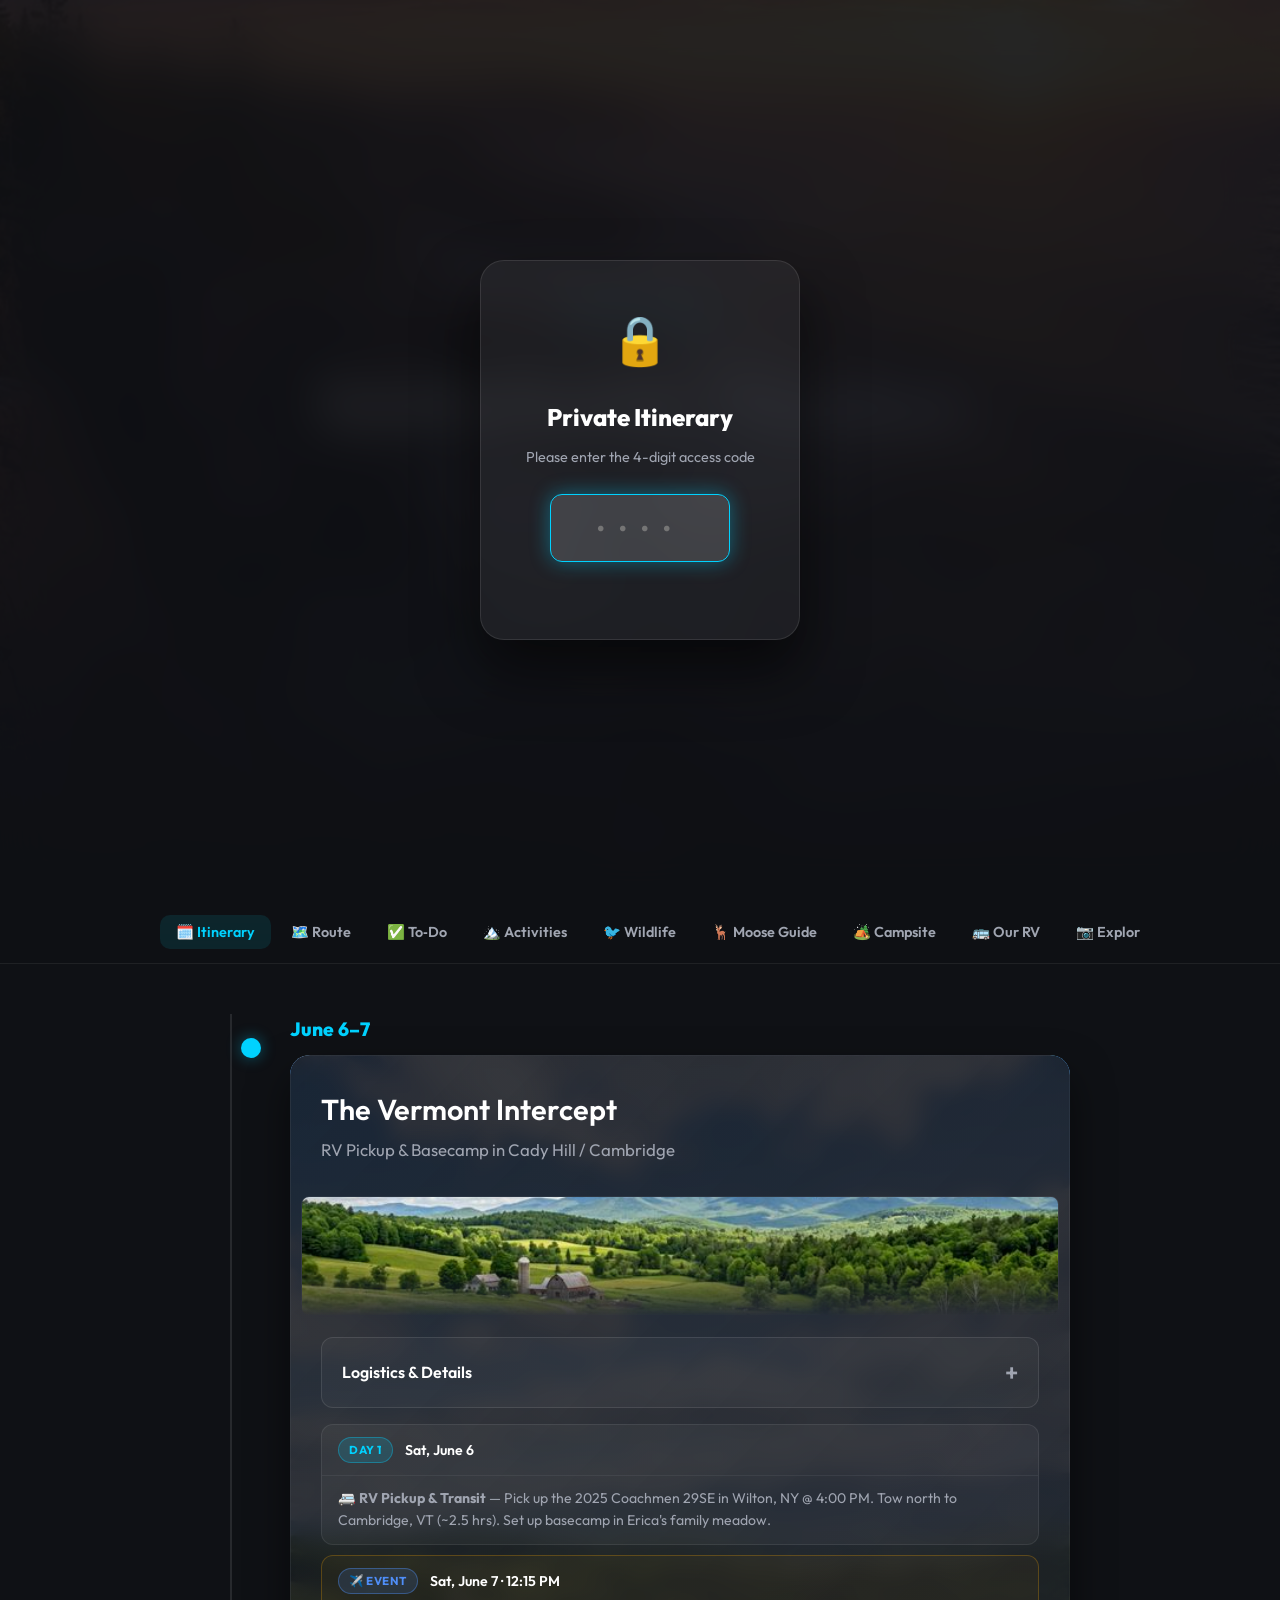
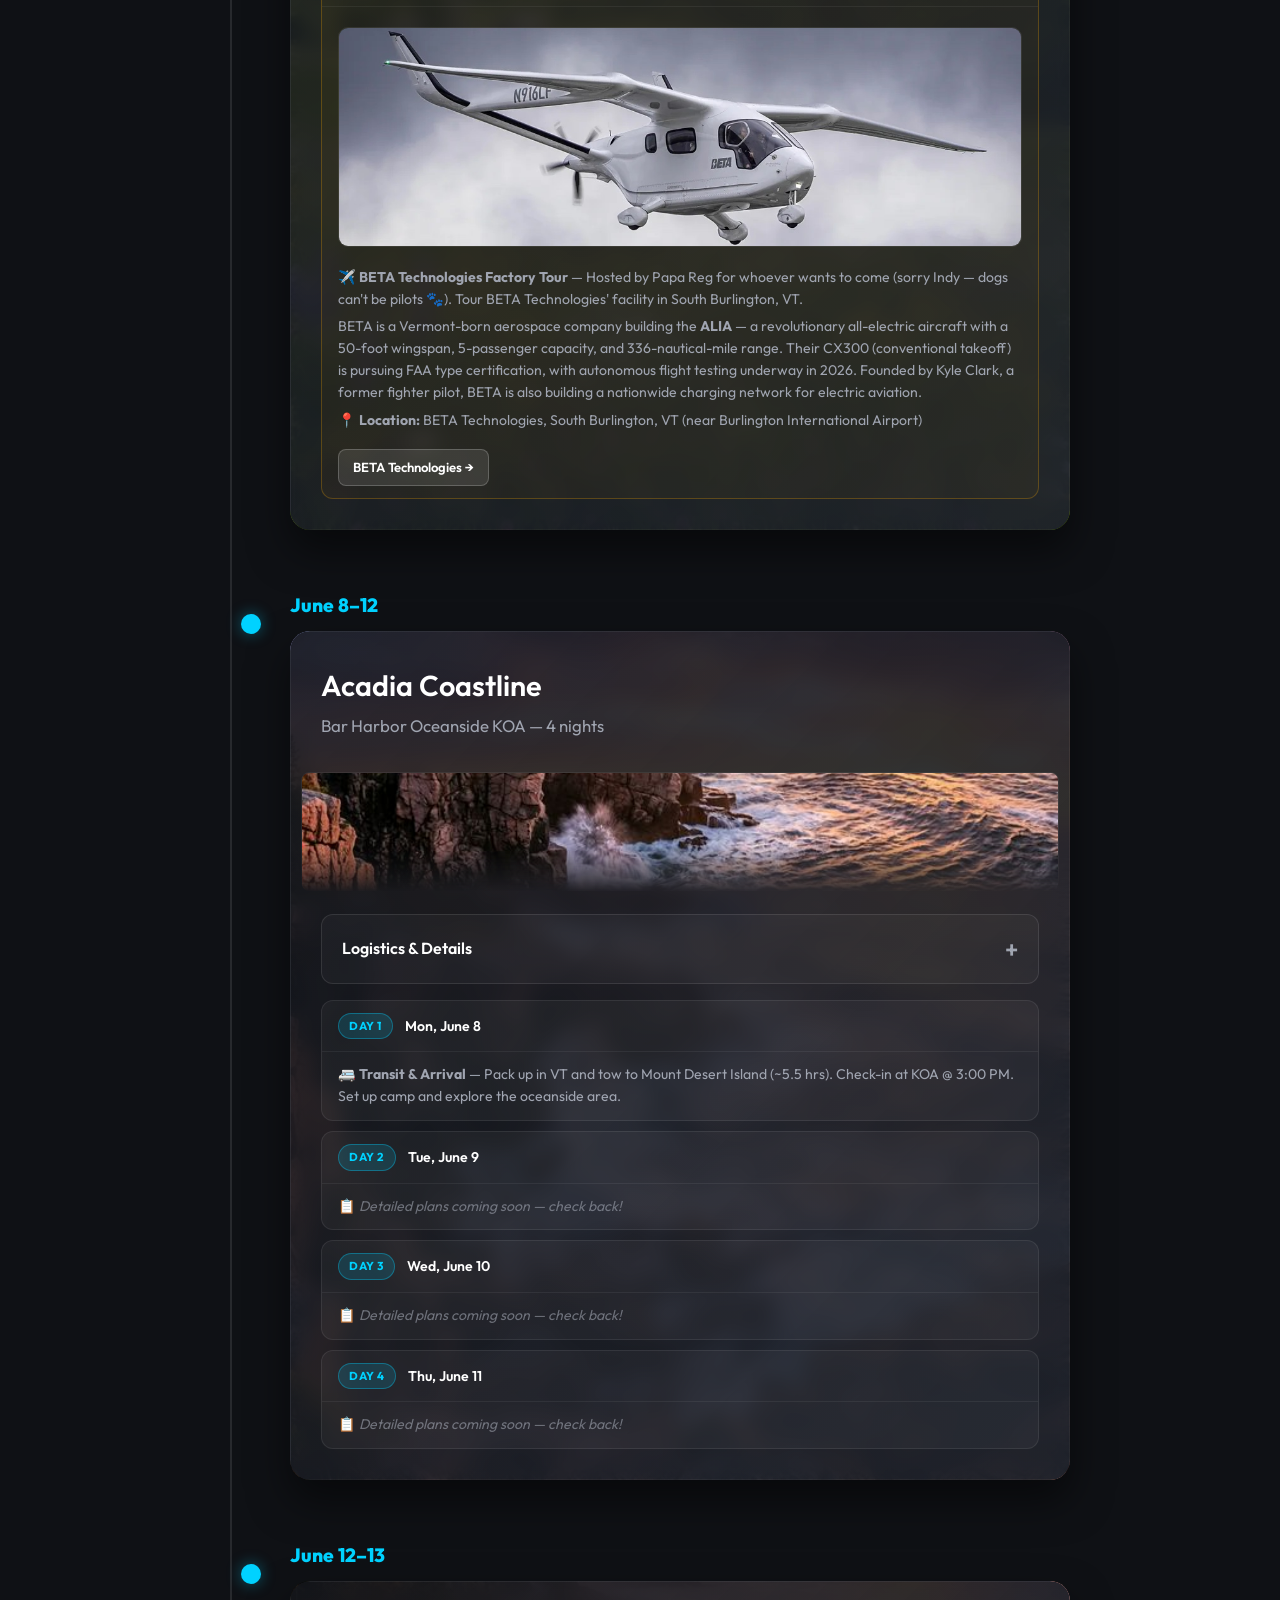
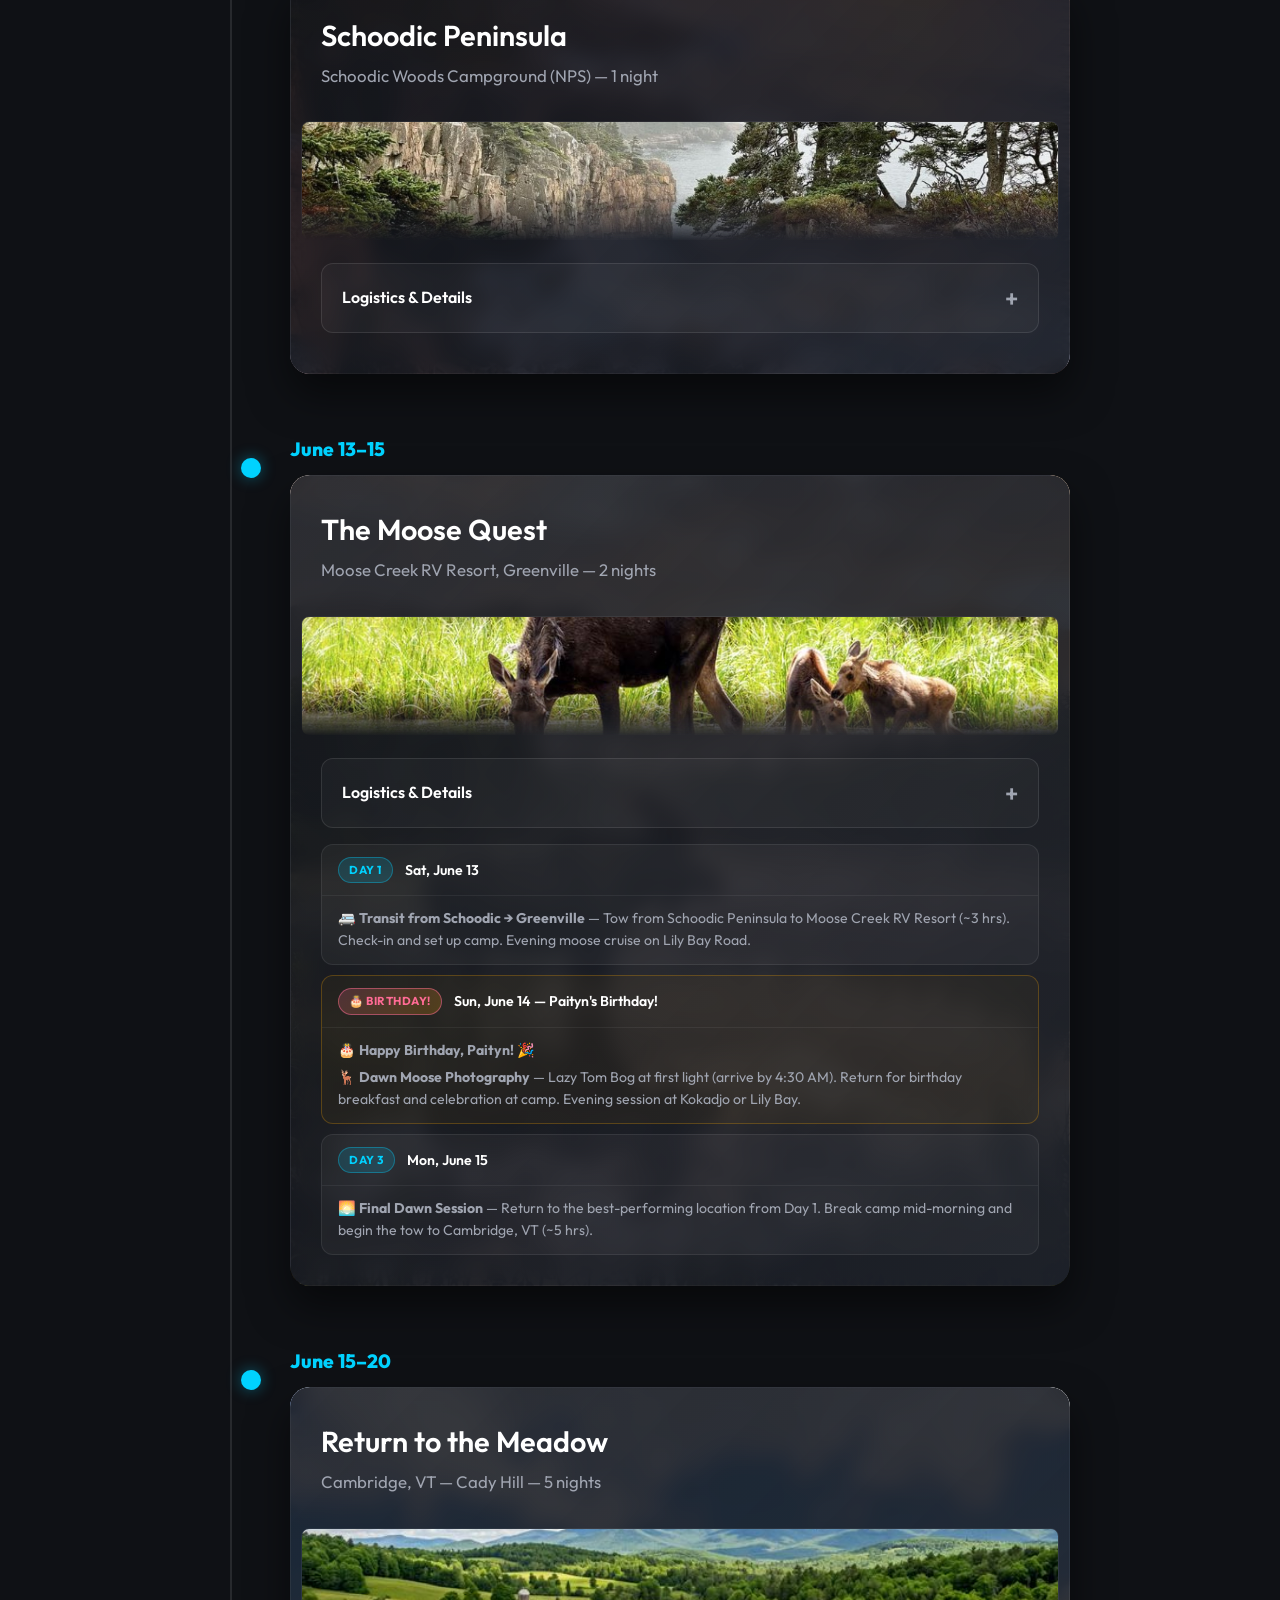
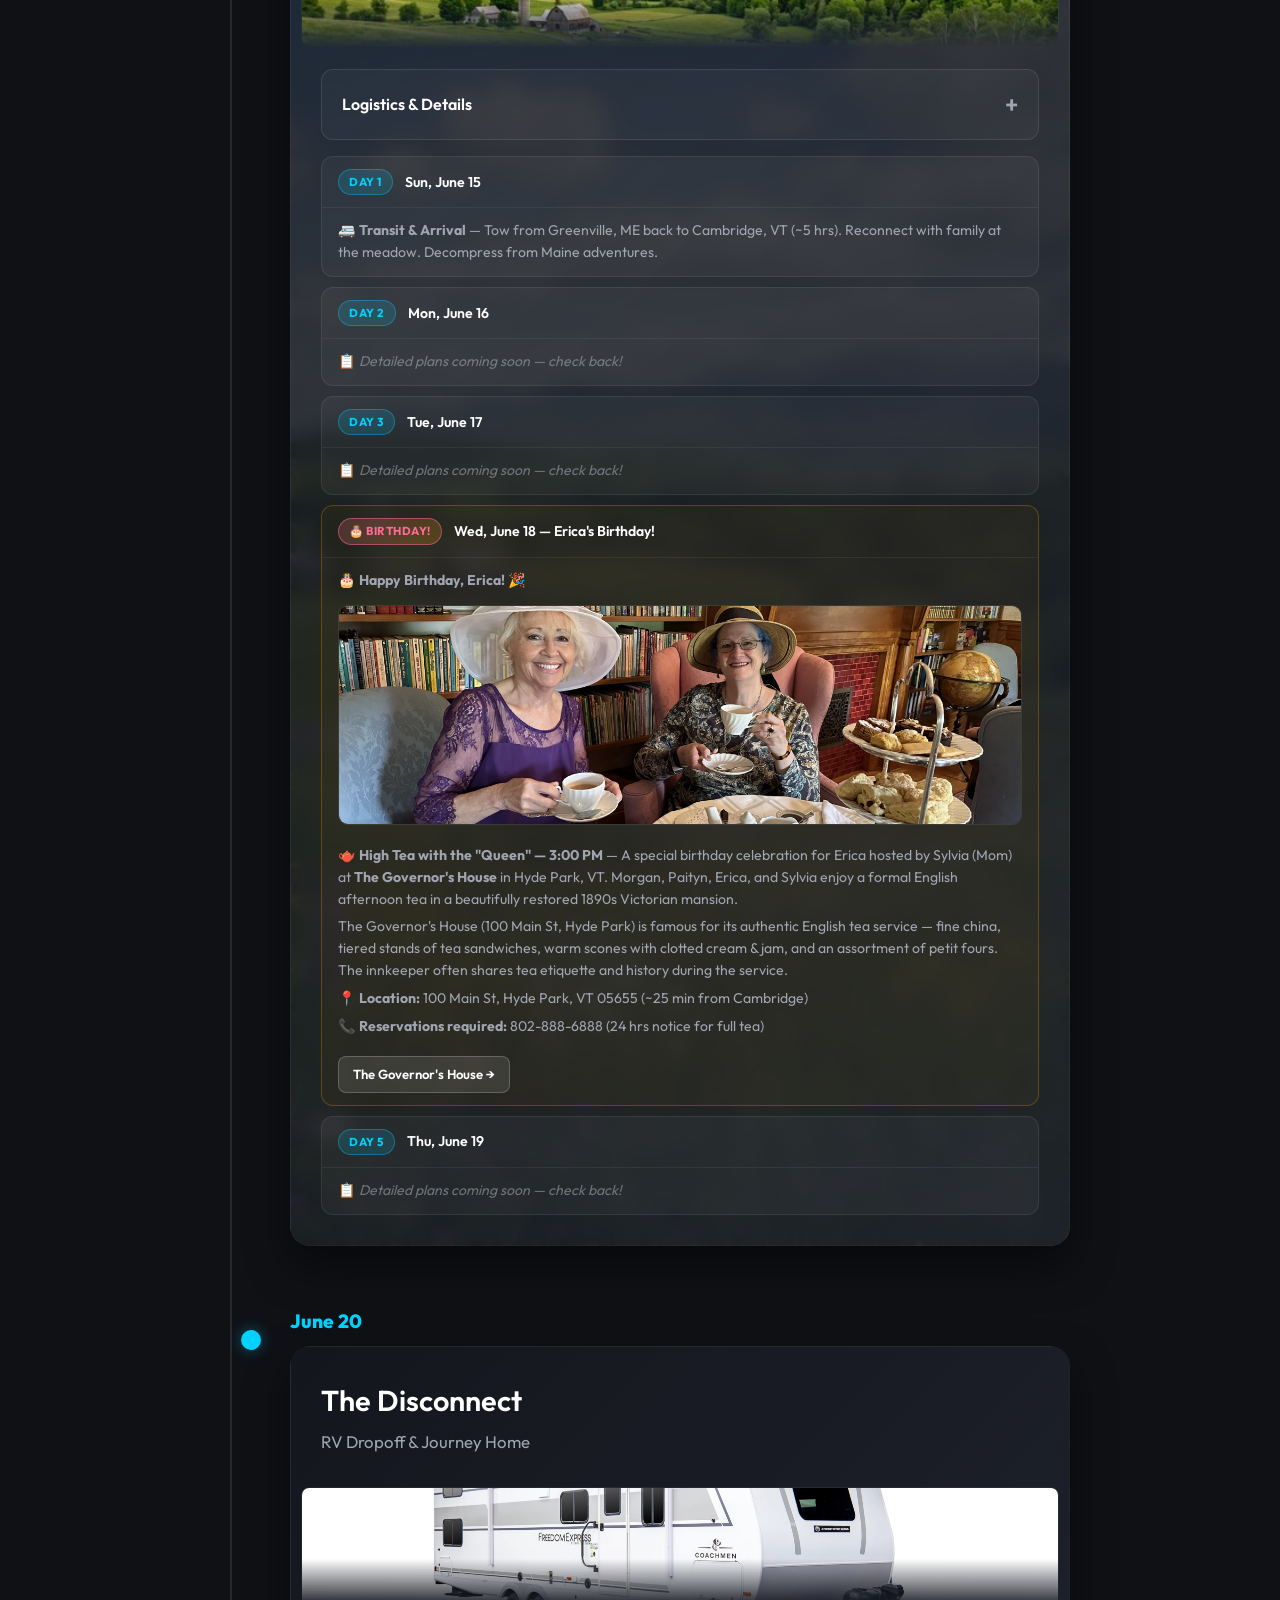
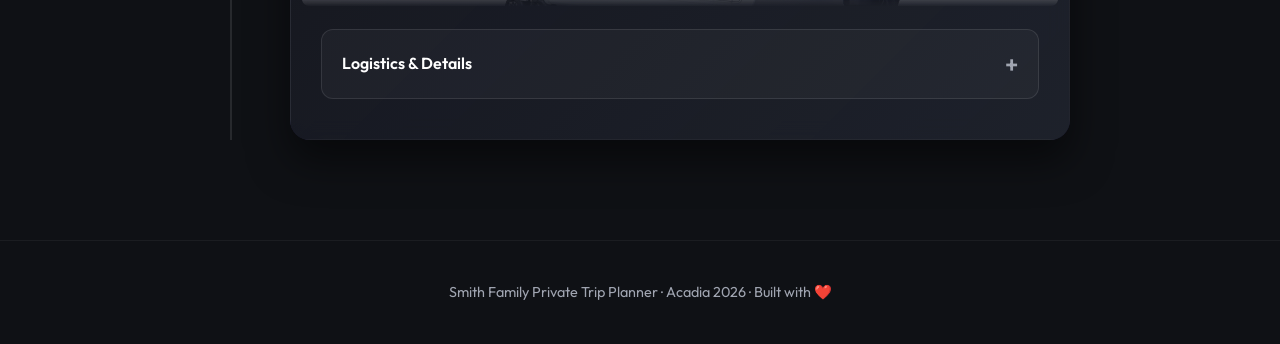
==== index.html @ a463de5d "Deploy: Add Local Guide tab" ====
<!DOCTYPE html>
<html lang="en">
<head>
    <meta charset="UTF-8">
    <meta name="viewport" content="width=device-width, initial-scale=1.0">
    <title>Smith Family Vacation: Cady Hill & Acadia 2026</title>
    <meta name="description" content="Smith Family private trip planner for the 2026 Acadia & Vermont vacation.">
    <link rel="stylesheet" href="style.css?v=20260511">
    <link rel="preconnect" href="https://fonts.googleapis.com">
    <link rel="preconnect" href="https://fonts.gstatic.com" crossorigin>
    <link href="https://fonts.googleapis.com/css2?family=Outfit:wght@300;400;600;800&display=swap" rel="stylesheet">
</head>
<body class="locked">

    <!-- Passcode Overlay -->
    <div id="passcode-overlay">
        <div class="passcode-content">
            <div class="lock-icon">🔒</div>
            <h2>Private Itinerary</h2>
            <p>Please enter the 4-digit access code</p>
            <div class="passcode-input-container">
                <input type="password" id="passcode-input" maxlength="4" placeholder="••••" autofocus>
            </div>
            <div id="passcode-error">Incorrect code. Try again.</div>
        </div>
    </div>

    <!-- Hero -->
    <header class="hero">
        <div class="hero-bg" style="background-image: url('assets/acadia.png');"></div>
        <div class="hero-overlay"></div>
        <div class="hero-content">
            <div class="hero-badge">June 6 – 20 · 2026</div>
            <h1>Smith Family Vacation</h1>
            <h2>Cady Hill & Acadia National Park</h2>
            <p class="hero-sub">6 people · 1 golden retriever · 1 epic RV adventure</p>
            <div class="countdown" id="trip-countdown"></div>
        </div>
        <div class="scroll-indicator" id="scroll-down">↓</div>
    </header>

    <!-- Tab Navigation -->
    <nav class="tab-nav" id="tab-nav">
        <div class="tab-nav-inner">
            <button class="tab-btn active" data-tab="itinerary" id="tab-btn-itinerary">🗓️ Itinerary</button>
            <button class="tab-btn" data-tab="route" id="tab-btn-route">🗺️ Route</button>
            <button class="tab-btn" data-tab="todo" id="tab-btn-todo">✅ To‑Do</button>
            <button class="tab-btn" data-tab="activities" id="tab-btn-activities">🏔️ Activities</button>
            <button class="tab-btn" data-tab="wildlife" id="tab-btn-wildlife">🐦 Wildlife</button>
            <button class="tab-btn" data-tab="moose" id="tab-btn-moose">🦌 Moose Guide</button>
            <button class="tab-btn" data-tab="campsite" id="tab-btn-campsite">🏕️ Campsite</button>
            <button class="tab-btn" data-tab="rv" id="tab-btn-rv">🚌 Our RV</button>
            <button class="tab-btn" data-tab="explore" id="tab-btn-explore">📷 Explore</button>
            <button class="tab-btn" data-tab="tips" id="tab-btn-tips">💡 Pro Tips</button>
            <button class="tab-btn" data-tab="local" id="tab-btn-local">📍 Local Guide</button>
        </div>
    </nav>

    <main class="tab-content-wrapper">

        <!-- ===================== TAB: ITINERARY ===================== -->
        <section class="tab-panel active" id="tab-itinerary">
            <div class="timeline-container">

                <div class="timeline-event verified">
                    <div class="timeline-dot"></div>
                    <div class="timeline-date">June 6–7</div>
                    <div class="timeline-card">
                        <div class="card-bg" style="background-image: url('assets/vermont.png')"></div>
                        <div class="card-glass">
                            <h3>The Vermont Intercept</h3>
                            <p class="subtitle">RV Pickup & Basecamp in Cady Hill / Cambridge</p>
                            <img src="assets/vermont.png" alt="Green Mountains, Vermont" class="card-hero-img" loading="lazy">
                            <details>
                                <summary>Logistics & Details</summary>
                                <div class="details-content">
                                    <p><strong>Pickup Date:</strong> Saturday, June 6 @ 4:00 PM</p>
                                    <p><strong>Location:</strong> Brandon's XL Bunkhouse<br>13 Burnham Rd, Wilton, NY 12831</p>
                                    <p><strong>RV Model:</strong> 2025 Coachmen Freedom Express Select 29SE</p>
                                    <p><strong>Action:</strong> Tow north to Cambridge, VT and set up basecamp in Erica's family meadow.</p>
                                    <a href="https://rvshare.com/rvs/details/1764845" target="_blank" class="btn">View RV Listing</a>
                                    <a href="#" class="btn btn-sm itinerary-link" data-goto="rv">🚌 Our RV Details</a>
                                </div>
                            </details>
                            <div class="day-plans">
                                <div class="day-plan-card">
                                    <div class="day-plan-header"><span class="day-badge">Day 1</span><span class="day-date">Sat, June 6</span></div>
                                    <div class="day-plan-body">
                                        <p>🚐 <strong>RV Pickup & Transit</strong> — Pick up the 2025 Coachmen 29SE in Wilton, NY @ 4:00 PM. Tow north to Cambridge, VT (~2.5 hrs). Set up basecamp in Erica's family meadow.</p>
                                    </div>
                                </div>
                                <div class="day-plan-card special-event">
                                    <div class="day-plan-header"><span class="day-badge event">✈️ Event</span><span class="day-date">Sat, June 7 · 12:15 PM</span></div>
                                    <div class="day-plan-body">
                                        <img src="assets/beta_technologies.jpg" alt="BETA Technologies ALIA Electric Aircraft" class="day-plan-img" loading="lazy">
                                        <p>✈️ <strong>BETA Technologies Factory Tour</strong> — Hosted by Papa Reg for whoever wants to come (sorry Indy — dogs can't be pilots 🐾). Tour BETA Technologies' facility in South Burlington, VT.</p>
                                        <p>BETA is a Vermont-born aerospace company building the <strong>ALIA</strong> — a revolutionary all-electric aircraft with a 50-foot wingspan, 5-passenger capacity, and 336-nautical-mile range. Their CX300 (conventional takeoff) is pursuing FAA type certification, with autonomous flight testing underway in 2026. Founded by Kyle Clark, a former fighter pilot, BETA is also building a nationwide charging network for electric aviation.</p>
                                        <p>📍 <strong>Location:</strong> BETA Technologies, South Burlington, VT (near Burlington International Airport)</p>
                                        <a href="https://beta.team/" target="_blank" class="btn btn-sm">BETA Technologies →</a>
                                    </div>
                                </div>
                            </div>
                        </div>
                    </div>
                </div>

                <div class="timeline-event verified">
                    <div class="timeline-dot"></div>
                    <div class="timeline-date">June 8–12</div>
                    <div class="timeline-card">
                        <div class="card-bg" style="background-image: url('assets/acadia.png')"></div>
                        <div class="card-glass">
                            <h3>Acadia Coastline</h3>
                            <p class="subtitle">Bar Harbor Oceanside KOA — 4 nights</p>
                            <img src="assets/acadia.png" alt="Acadia National Park coastline" class="card-hero-img" loading="lazy">
                            <details>
                                <summary>Logistics & Details</summary>
                                <div class="details-content">
                                    <p><strong>Check-in:</strong> Monday, June 8 @ 3:00 PM</p>
                                    <p><strong>Check-out:</strong> Friday, June 12 @ 11:00 AM</p>
                                    <p><strong>Reservation:</strong> #21555510</p>
                                    <p><strong>Site:</strong> Oceans Edge (Back In, 30/20 Amps, Water/Electric)</p>
                                    <a href="#" class="btn btn-sm itinerary-link" data-goto="campsite">🏕️ Campsite Details</a>
                                    <a href="#" class="btn btn-sm itinerary-link" data-goto="activities">🏔️ Activities</a>
                                    <a href="#" class="btn btn-sm itinerary-link" data-goto="wildlife">🐦 Wildlife & Tours</a>
                                </div>
                            </details>
                            <div class="day-plans">
                                <div class="day-plan-card">
                                    <div class="day-plan-header"><span class="day-badge">Day 1</span><span class="day-date">Mon, June 8</span></div>
                                    <div class="day-plan-body">
                                        <p>🚐 <strong>Transit & Arrival</strong> — Pack up in VT and tow to Mount Desert Island (~5.5 hrs). Check-in at KOA @ 3:00 PM. Set up camp and explore the oceanside area.</p>
                                    </div>
                                </div>
                                <div class="day-plan-card">
                                    <div class="day-plan-header"><span class="day-badge">Day 2</span><span class="day-date">Tue, June 9</span></div>
                                    <div class="day-plan-body">
                                        <p>📋 <em>Detailed plans coming soon — check back!</em></p>
                                    </div>
                                </div>
                                <div class="day-plan-card">
                                    <div class="day-plan-header"><span class="day-badge">Day 3</span><span class="day-date">Wed, June 10</span></div>
                                    <div class="day-plan-body">
                                        <p>📋 <em>Detailed plans coming soon — check back!</em></p>
                                    </div>
                                </div>
                                <div class="day-plan-card">
                                    <div class="day-plan-header"><span class="day-badge">Day 4</span><span class="day-date">Thu, June 11</span></div>
                                    <div class="day-plan-body">
                                        <p>📋 <em>Detailed plans coming soon — check back!</em></p>
                                    </div>
                                </div>
                            </div>
                        </div>
                    </div>
                </div>

                <div class="timeline-event verified">
                    <div class="timeline-dot"></div>
                    <div class="timeline-date">June 12–13</div>
                    <div class="timeline-card">
                        <div class="card-bg" style="background-image: url('assets/acadia.png')"></div>
                        <div class="card-glass">
                            <h3>Schoodic Peninsula</h3>
                            <p class="subtitle">Schoodic Woods Campground (NPS) — 1 night</p>
                            <img src="assets/schoodic_ravens_nest.jpg" alt="Raven's Nest, Schoodic Peninsula" class="card-hero-img" loading="lazy">
                            <details>
                                <summary>Logistics & Details</summary>
                                <div class="details-content">
                                    <p><strong>Check-in:</strong> Friday, June 12 @ 12:00 PM</p>
                                    <p><strong>Check-out:</strong> Saturday, June 13 @ 10:00 AM</p>
                                    <p><strong>Reservation:</strong> #0846047182-1</p>
                                    <p><strong>Site:</strong> B32, B-Loop (RV Electric + Water Hookup, up to 35 ft)</p>
                                    <p><strong>Plans:</strong> Raven's Nest sunset photography, quieter side of Acadia, Schoodic Point Loop Drive, stargazing.</p>
                                    <a href="https://www.nps.gov/acad/planyourvisit/schoodic-woods-campground.htm" target="_blank" class="btn">NPS Schoodic Info</a>
                                    <a href="#" class="btn btn-sm itinerary-link" data-goto="campsite">🏕️ Campsite Details</a>
                                </div>
                            </details>
                        </div>
                    </div>
                </div>

                <div class="timeline-event verified">
                    <div class="timeline-dot"></div>
                    <div class="timeline-date">June 13–15</div>
                    <div class="timeline-card">
                        <div class="card-bg" style="background-image: url('assets/moose_photography.png')"></div>
                        <div class="card-glass">
                            <h3>The Moose Quest</h3>
                            <p class="subtitle">Moose Creek RV Resort, Greenville — 2 nights</p>
                            <img src="assets/moosehead_moose.jpg" alt="Moose at Moosehead Lake, Maine" class="card-hero-img" loading="lazy">
                            <details>
                                <summary>Logistics & Details</summary>
                                <div class="details-content">
                                    <p><strong>Check-in:</strong> Saturday, June 13</p>
                                    <p><strong>Check-out:</strong> Monday, June 15</p>
                                    <p><strong>Reservation:</strong> #9644 (David Smith)</p>
                                    <p><strong>Site:</strong> 112 — 30/50 FHU Premium Site</p>
                                    <p><strong>Location:</strong> 58 E Rd, Greenville, ME</p>
                                    <p><strong>Plans:</strong> Moose photography at Lazy Tom Bog (sunrise & dusk), Kokadjo village, Lily Bay State Park, Prong Pond Trail. See the 🦌 Moose Guide tab for the full photography plan!</p>
                                    <a href="#" class="btn btn-sm itinerary-link" data-goto="campsite">🏕️ Campsite Details</a>
                                    <a href="#" class="btn btn-sm itinerary-link" data-goto="moose">🦌 Moose Guide</a>
                                </div>
                            </details>
                            <div class="day-plans">
                                <div class="day-plan-card">
                                    <div class="day-plan-header"><span class="day-badge">Day 1</span><span class="day-date">Sat, June 13</span></div>
                                    <div class="day-plan-body">
                                        <p>🚐 <strong>Transit from Schoodic → Greenville</strong> — Tow from Schoodic Peninsula to Moose Creek RV Resort (~3 hrs). Check-in and set up camp. Evening moose cruise on Lily Bay Road.</p>
                                    </div>
                                </div>
                                <div class="day-plan-card special-event">
                                    <div class="day-plan-header"><span class="day-badge birthday">🎂 Birthday!</span><span class="day-date">Sun, June 14 — Paityn's Birthday!</span></div>
                                    <div class="day-plan-body">
                                        <p>🎂 <strong>Happy Birthday, Paityn!</strong> 🎉</p>
                                        <p>🦌 <strong>Dawn Moose Photography</strong> — Lazy Tom Bog at first light (arrive by 4:30 AM). Return for birthday breakfast and celebration at camp. Evening session at Kokadjo or Lily Bay.</p>
                                    </div>
                                </div>
                                <div class="day-plan-card">
                                    <div class="day-plan-header"><span class="day-badge">Day 3</span><span class="day-date">Mon, June 15</span></div>
                                    <div class="day-plan-body">
                                        <p>🌅 <strong>Final Dawn Session</strong> — Return to the best-performing location from Day 1. Break camp mid-morning and begin the tow to Cambridge, VT (~5 hrs).</p>
                                    </div>
                                </div>
                            </div>
                        </div>
                    </div>
                </div>

                <div class="timeline-event verified">
                    <div class="timeline-dot"></div>
                    <div class="timeline-date">June 15–20</div>
                    <div class="timeline-card">
                        <div class="card-bg" style="background-image: url('assets/vermont.png')"></div>
                        <div class="card-glass">
                            <h3>Return to the Meadow</h3>
                            <p class="subtitle">Cambridge, VT — Cady Hill — 5 nights</p>
                            <img src="assets/vermont.png" alt="Vermont meadow and mountains" class="card-hero-img" loading="lazy">
                            <details>
                                <summary>Logistics & Details</summary>
                                <div class="details-content">
                                    <p><strong>Arrival:</strong> Monday, June 15 — Tow from Greenville, ME back to Cambridge, VT (~5 hrs)</p>
                                    <p><strong>Departure:</strong> Saturday, June 20 — Morning</p>
                                    <p><strong>Location:</strong> Erica's family meadow, Cambridge, VT</p>
                                    <p><strong>Plans:</strong> 5 relaxing nights with family. Decompress after the Maine adventures. Enjoy the meadow, explore the area, and prepare for the final drive south.</p>
                                </div>
                            </details>
                            <div class="day-plans">
                                <div class="day-plan-card">
                                    <div class="day-plan-header"><span class="day-badge">Day 1</span><span class="day-date">Sun, June 15</span></div>
                                    <div class="day-plan-body">
                                        <p>🚐 <strong>Transit & Arrival</strong> — Tow from Greenville, ME back to Cambridge, VT (~5 hrs). Reconnect with family at the meadow. Decompress from Maine adventures.</p>
                                    </div>
                                </div>
                                <div class="day-plan-card">
                                    <div class="day-plan-header"><span class="day-badge">Day 2</span><span class="day-date">Mon, June 16</span></div>
                                    <div class="day-plan-body">
                                        <p>📋 <em>Detailed plans coming soon — check back!</em></p>
                                    </div>
                                </div>
                                <div class="day-plan-card">
                                    <div class="day-plan-header"><span class="day-badge">Day 3</span><span class="day-date">Tue, June 17</span></div>
                                    <div class="day-plan-body">
                                        <p>📋 <em>Detailed plans coming soon — check back!</em></p>
                                    </div>
                                </div>
                                <div class="day-plan-card special-event">
                                    <div class="day-plan-header"><span class="day-badge birthday">🎂 Birthday!</span><span class="day-date">Wed, June 18 — Erica's Birthday!</span></div>
                                    <div class="day-plan-body">
                                        <p>🎂 <strong>Happy Birthday, Erica!</strong> 🎉</p>
                                        <img src="assets/high_tea.jpg" alt="Afternoon Tea at The Governor's House" class="day-plan-img" loading="lazy">
                                        <p>🫖 <strong>High Tea with the "Queen" — 3:00 PM</strong> — A special birthday celebration for Erica hosted by Sylvia (Mom) at <strong>The Governor's House</strong> in Hyde Park, VT. Morgan, Paityn, Erica, and Sylvia enjoy a formal English afternoon tea in a beautifully restored 1890s Victorian mansion.</p>
                                        <p>The Governor's House (100 Main St, Hyde Park) is famous for its authentic English tea service — fine china, tiered stands of tea sandwiches, warm scones with clotted cream & jam, and an assortment of petit fours. The innkeeper often shares tea etiquette and history during the service.</p>
                                        <p>📍 <strong>Location:</strong> 100 Main St, Hyde Park, VT 05655 (~25 min from Cambridge)</p>
                                        <p>📞 <strong>Reservations required:</strong> 802-888-6888 (24 hrs notice for full tea)</p>
                                        <a href="https://www.onehundredmain.com" target="_blank" class="btn btn-sm">The Governor's House →</a>
                                    </div>
                                </div>
                                <div class="day-plan-card">
                                    <div class="day-plan-header"><span class="day-badge">Day 5</span><span class="day-date">Thu, June 19</span></div>
                                    <div class="day-plan-body">
                                        <p>📋 <em>Detailed plans coming soon — check back!</em></p>
                                    </div>
                                </div>
                            </div>
                        </div>
                    </div>
                </div>

                <div class="timeline-event verified">
                    <div class="timeline-dot"></div>
                    <div class="timeline-date">June 20</div>
                    <div class="timeline-card">
                        <div class="card-bg" style="background-color: #1a1a2e"></div>
                        <div class="card-glass">
                            <h3>The Disconnect</h3>
                            <p class="subtitle">RV Dropoff & Journey Home</p>
                            <img src="assets/rv_ext.webp" alt="Our RV - Coachmen Freedom Express" class="card-hero-img" loading="lazy">
                            <details>
                                <summary>Logistics & Details</summary>
                                <div class="details-content">
                                    <p><strong>Drop-off Date:</strong> Saturday, June 20 @ 11:00 AM</p>
                                    <p><strong>Location:</strong> 13 Burnham Rd, Wilton, NY</p>
                                    <p><strong>Action:</strong> Disconnect the trailer, return to Owner, and commute back down to WV in the Suburban.</p>
                                </div>
                            </details>
                        </div>
                    </div>
                </div>

            </div>
        </section>

        <!-- ===================== TAB: ROUTE ===================== -->
        <section class="tab-panel" id="tab-route">
            <div class="content-section">
                <div class="section-header">
                    <h2>🗺️ Our Route</h2>
                    <p>Morgantown, WV → Wilton, NY → Cambridge, VT → Acadia, ME → Home</p>
                </div>

                <div class="map-embed">
                    <iframe
                        title="Trip Route Map"
                        src="https://www.google.com/maps/embed?pb=!1m32!1m12!1m3!1d3000000!2d-72.5!3d43.0!2m3!1f0!2f0!3f0!3m2!1i1024!2i768!4f13.1!4m17!3e0!4m3!3m2!1d39.6295!2d-79.9559!4m3!3m2!1d43.1637!2d-73.7437!4m3!3m2!1d44.6384!2d-72.8700!4m3!3m2!1d44.6301!2d-68.2883!5e0!3m2!1sen!2sus"
                        width="100%" height="420" style="border:0; border-radius: 16px;" allowfullscreen loading="lazy"
                        referrerpolicy="no-referrer-when-downgrade">
                    </iframe>
                    <p class="map-fallback">📍 <a href="https://www.google.com/maps/dir/Morgantown,+WV/Wilton,+NY+12831/Cambridge,+VT/Bar+Harbor,+ME" target="_blank">Open full route in Google Maps →</a></p>
                </div>

                <div class="route-stops">
                    <div class="route-stop">
                        <div class="stop-num">1</div>
                        <div class="stop-info">
                            <h4>Morgantown, WV</h4>
                            <p>Home Base — Drive north to Wilton, NY (~6 hrs)</p>
                        </div>
                    </div>
                    <div class="route-arrow">↓</div>
                    <div class="route-stop">
                        <div class="stop-num">2</div>
                        <div class="stop-info">
                            <h4>Wilton, NY — RV Pickup</h4>
                            <p>June 6 @ 4:00 PM · Brandon's XL Bunkhouse · Hitch up the 2025 Coachmen 29SE</p>
                        </div>
                    </div>
                    <div class="route-arrow">↓</div>
                    <div class="route-stop">
                        <div class="stop-num">3</div>
                        <div class="stop-info">
                            <h4>Cambridge, VT — Cady Hill Meadow</h4>
                            <p>~1.5 hr tow from Wilton · Set up basecamp at Erica's family property · Rest day June 7</p>
                        </div>
                    </div>
                    <div class="route-arrow">↓</div>
                    <div class="route-stop stop-accent">
                        <div class="stop-num">4</div>
                        <div class="stop-info">
                            <h4>Bar Harbor, ME — Acadia National Park (KOA)</h4>
                            <p>~5.5 hr tow from VT · June 8–12 at Oceanside KOA · The main event!</p>
                        </div>
                    </div>
                    <div class="route-arrow">↓</div>
                    <div class="route-stop stop-accent">
                        <div class="stop-num">5</div>
                        <div class="stop-info">
                            <h4>Schoodic Woods, ME — NPS Campground</h4>
                            <p>June 12–13 · 1 night · Site B32 · The quiet side of Acadia — Raven's Nest sunset!</p>
                        </div>
                    </div>
                    <div class="route-arrow">↓</div>
                    <div class="route-stop stop-accent">
                        <div class="stop-num">6</div>
                        <div class="stop-info">
                            <h4>Greenville, ME — Moose Creek RV Resort</h4>
                            <p>June 13–15 · 2 nights · Site 112 · Moose photography at Lazy Tom Bog & Kokadjo!</p>
                        </div>
                    </div>
                    <div class="route-arrow">↓</div>
                    <div class="route-stop">
                        <div class="stop-num">7</div>
                        <div class="stop-info">
                            <h4>Cambridge, VT — Return to the Meadow</h4>
                            <p>June 15–20 · 5 nights · ~5 hr tow from Greenville · Family time at Cady Hill</p>
                        </div>
                    </div>
                    <div class="route-arrow">↓</div>
                    <div class="route-stop">
                        <div class="stop-num">8</div>
                        <div class="stop-info">
                            <h4>Wilton, NY — RV Drop-off</h4>
                            <p>June 20 @ 11:00 AM · ~1.5 hr tow from VT · Unhitch and drive home to WV (~6 hrs)</p>
                        </div>
                    </div>
                </div>

                <div class="info-cards">
                    <div class="info-card">
                        <div class="info-icon">🚗</div>
                        <h4>Tow Vehicle</h4>
                        <p>2021 Chevy Suburban 4WD · 5.3L V8 · 8,100 lb tow capacity</p>
                    </div>
                    <div class="info-card">
                        <div class="info-icon">🚌</div>
                        <h4>Island Explorer</h4>
                        <p>Free shuttle bus covers all of MDI. Skip driving/parking once you're set up at the KOA!</p>
                    </div>
                    <div class="info-card">
                        <div class="info-icon">⛽</div>
                        <h4>Fuel Tip</h4>
                        <p>Budget extra for towing — a loaded trailer can cut fuel economy nearly in half on hilly Maine roads.</p>
                    </div>
                </div>
            </div>
        </section>

        <!-- ===================== TAB: ACTIVITIES ===================== -->
        <section class="tab-panel" id="tab-activities">
            <div class="content-section">
                <div class="section-header">
                    <h2>🏔️ Top Things To Do in Acadia</h2>
                    <p>Curated picks for a group of 6 with a 13-year-old and a golden retriever</p>
                </div>

                <div class="activity-list">

                    <!-- 1. Cadillac Mountain Sunrise -->
                    <div class="activity-showcase">
                        <div class="activity-tag-bar"><span class="activity-tag">⭐ Must Do</span><span class="activity-number">#1</span></div>
                        <h3>Cadillac Mountain Sunrise</h3>
                        <div class="activity-gallery">
                            <img src="assets/cadillac_sunrise.png" alt="Cadillac Mountain sunrise" loading="lazy">
                            <img src="assets/cadillac_sunrise_nps.jpg" alt="Cadillac Mountain panoramic view" loading="lazy">
                        </div>
                        <p>The highest peak on the US Atlantic coast (1,530 ft). Be among the first people in America to see the sunrise — arrive by 4:00 AM to claim a spot. The summit panorama of Frenchman Bay, the Porcupine Islands, and the park's pink granite is unforgettable.</p>
                        <p>Requires a <strong>$6 vehicle reservation</strong> (no RVs/trailers — unhitch the Suburban). Reserve on Recreation.gov.</p>
                        <div class="activity-meta">
                            <span>🚗 Drive up</span>
                            <span>🕓 ~4:00 AM arrival</span>
                            <span>🐕 No dogs at summit</span>
                            <span>🅿️ Reservation required</span>
                        </div>
                    </div>

                    <!-- 2. Thunder Hole & Ocean Path -->
                    <div class="activity-showcase">
                        <div class="activity-tag-bar"><span class="activity-tag">🌊 Dramatic</span><span class="activity-number">#2</span></div>
                        <h3>Thunder Hole & Ocean Path</h3>
                        <div class="activity-gallery">
                            <img src="assets/thunder_hole.png" alt="Thunder Hole waves crashing" loading="lazy">
                            <img src="assets/park_loop_road_nps.jpg" alt="Ocean Path coastal views" loading="lazy">
                        </div>
                        <p>A 2-mile paved coastal path leading to Thunder Hole — a natural slot where waves crash with a booming sound. Best at high tide (± 3 ft). The pink granite cliffs along Ocean Path are stunning for photography.</p>
                        <div class="activity-meta">
                            <span>🚶 Easy walk</span>
                            <span>🐕 Dog friendly</span>
                            <span>📷 Photo gold</span>
                            <span>🌊 Best at high tide</span>
                        </div>
                    </div>

                    <!-- 3. Jordan Pond & Popovers -->
                    <div class="activity-showcase">
                        <div class="activity-tag-bar"><span class="activity-tag">🍞 Iconic</span><span class="activity-number">#3</span></div>
                        <h3>Jordan Pond & Popovers</h3>
                        <div class="activity-gallery">
                            <img src="assets/jordan_pond.png" alt="Jordan Pond with The Bubbles" loading="lazy">
                        </div>
                        <p>Crystal-clear lake with The Bubble mountains reflected in it. The <strong>Jordan Pond House</strong> is famous for serving warm popovers with jam on the lawn — a beloved Acadia tradition since the 1890s. The 3.3-mile loop trail around the pond is flat and family-friendly.</p>
                        <div class="activity-meta">
                            <span>🚶 Easy loop (3.3 mi)</span>
                            <span>🐕 Dog friendly</span>
                            <span>🍽️ Lunch stop</span>
                            <span>📷 Iconic views</span>
                        </div>
                    </div>

                    <!-- 4. Beehive & Precipice Ladder Trails -->
                    <div class="activity-showcase">
                        <div class="activity-tag-bar"><span class="activity-tag">🪜 Adventure</span><span class="activity-number">#4</span></div>
                        <h3>Beehive & Precipice Ladder Trails</h3>
                        <div class="activity-gallery">
                            <img src="assets/beehive_ironrungs_nps.jpg" alt="Iron rungs on the Precipice Trail" loading="lazy">
                            <img src="assets/sand_beach_nps.jpg" alt="View of Sand Beach from the Beehive" loading="lazy">
                        </div>
                        <p>Acadia's legendary iron-rung cliff trails! The <strong>Beehive Trail</strong> (1.5 mi loop) and <strong>Precipice Trail</strong> (1.6 mi) feature hand-and-foot climbing on iron rungs, ladders, and narrow granite ledges bolted into the cliff face — not for the faint of heart! The Beehive rewards with jaw-dropping views of Sand Beach and the coastline.</p>
                        <p>⚠️ <strong>Note:</strong> The Precipice Trail is <strong>typically closed mid-March through mid-August</strong> for peregrine falcon nesting — likely closed during our trip (June 8–12). The <strong>Beehive should be open</strong> and is the better option. Never hike in wet/rainy conditions — iron rungs get extremely slippery.</p>
                        <div class="activity-meta">
                            <span>🪜 Iron rungs & ladders</span>
                            <span>🥾 Strenuous / Exposed</span>
                            <span>🐕 No dogs</span>
                            <span>⚠️ Heights required</span>
                        </div>
                    </div>

                    <!-- 5. Sand Beach -->
                    <div class="activity-showcase">
                        <div class="activity-tag-bar"><span class="activity-tag">🏖️ Beach Day</span><span class="activity-number">#5</span></div>
                        <h3>Sand Beach</h3>
                        <div class="activity-gallery">
                            <img src="assets/sand_beach_nps.jpg" alt="Sand Beach nestled between granite cliffs" loading="lazy">
                        </div>
                        <p>One of the only sandy beaches in the park, nestled between towering granite headlands. Water is cold (~55°F) but refreshing. A great spot for the 13-year-old to explore! Also the trailhead for the Great Head Trail and the Beehive.</p>
                        <div class="activity-meta">
                            <span>🏊 Swimming</span>
                            <span>⚠️ No dogs June 15 – Sept 8</span>
                            <span>🚶 Trailhead for Beehive</span>
                        </div>
                    </div>

                    <!-- 6. Carriage Roads -->
                    <div class="activity-showcase">
                        <div class="activity-tag-bar"><span class="activity-tag">🚴 Family Fun</span><span class="activity-number">#6</span></div>
                        <h3>Carriage Roads & Stone Bridges</h3>
                        <div class="activity-gallery">
                            <img src="assets/carriage_bridge_nps.jpg" alt="Historic stone bridge on Acadia carriage roads" loading="lazy">
                        </div>
                        <p>45 miles of motor-free crushed gravel roads built by <strong>John D. Rockefeller Jr.</strong> between 1913 and 1940. Perfect for biking, walking, or even booking a horse-drawn carriage ride. The 17 hand-cut granite bridges are architectural marvels — Hemlock Bridge with its waterfall is a favorite. Dog friendly!</p>
                        <div class="activity-meta">
                            <span>🚲 Rent bikes locally</span>
                            <span>🐕 Dog friendly</span>
                            <span>👶 Kid friendly</span>
                            <span>🌉 17 stone bridges</span>
                        </div>
                    </div>

                    <!-- 7. Bass Harbor Head Lighthouse -->
                    <div class="activity-showcase">
                        <div class="activity-tag-bar"><span class="activity-tag">🌅 Sunset</span><span class="activity-number">#7</span></div>
                        <h3>Bass Harbor Head Lighthouse</h3>
                        <div class="activity-gallery">
                            <img src="assets/bass_harbor.png" alt="Bass Harbor Head Lighthouse at sunset" loading="lazy">
                        </div>
                        <p>Maine's most iconic lighthouse, perched on dramatic sea cliffs on the "quiet side" of Mount Desert Island. Built in 1858 and still an active Coast Guard station. Parking fills up fast — go at sunrise or mid-day to avoid the sunset crowd.</p>
                        <div class="activity-meta">
                            <span>🅿️ Very limited parking</span>
                            <span>🌅 Go early!</span>
                            <span>📷 Iconic shot</span>
                            <span>🐕 Dog on leash</span>
                        </div>
                    </div>

                    <!-- 8. Bar Island at Low Tide -->
                    <div class="activity-showcase">
                        <div class="activity-tag-bar"><span class="activity-tag">🌊 Unique</span><span class="activity-number">#8</span></div>
                        <h3>Bar Island at Low Tide</h3>
                        <div class="activity-gallery">
                            <img src="assets/bar_island_nps.jpg" alt="Bar Island land bridge at low tide" loading="lazy">
                        </div>
                        <p>A gravel bar emerges at low tide, walkable straight from downtown Bar Harbor to Bar Island — like magic. The bar is only exposed for ~2 hours around low tide, so <strong>time it carefully or you'll be stranded!</strong> Great for beachcombing and views of Frenchman Bay.</p>
                        <div class="activity-meta">
                            <span>⏰ Tide-dependent</span>
                            <span>🐕 Dog friendly</span>
                            <span>🗺️ Walk from downtown</span>
                            <span>⚠️ Check tide chart!</span>
                        </div>
                    </div>

                    <!-- 9. Tide Pooling — Wonderland Trail -->
                    <div class="activity-showcase">
                        <div class="activity-tag-bar"><span class="activity-tag">🔬 Nature</span><span class="activity-number">#9</span></div>
                        <h3>Tide Pooling — Wonderland Trail</h3>
                        <div class="activity-gallery">
                            <img src="assets/wonderland_nps.jpg" alt="Wonderland Trail rocky coastline" loading="lazy">
                        </div>
                        <p>1.3-mile easy coastal trail leading to some of the best tide pools on the island. Find sea stars, hermit crabs, periwinkles, and sea anemones. Best 1.5 hrs before/after low tide. Wear grippy shoes on the wet granite!</p>
                        <div class="activity-meta">
                            <span>🐕 Dog friendly</span>
                            <span>⏰ Check tide chart</span>
                            <span>👶 Kid favorite</span>
                            <span>🥿 Grippy shoes!</span>
                        </div>
                    </div>

                    <!-- 10. Gorham Mountain Trail -->
                    <div class="activity-showcase">
                        <div class="activity-tag-bar"><span class="activity-tag">🥾 Hike</span><span class="activity-number">#10</span></div>
                        <h3>Gorham Mountain Trail</h3>
                        <div class="activity-gallery">
                            <img src="assets/acadia.png" alt="Panoramic ocean views from Gorham Mountain" loading="lazy">
                        </div>
                        <p>A family-friendly hike (1.8 miles round trip) with rewarding panoramic ocean views. A great alternative to the more intense Beehive — the summit is wide open with 360° views of the coast, Sand Beach, and Champlain Mountain. Perfect for a picnic.</p>
                        <div class="activity-meta">
                            <span>🥾 Moderate</span>
                            <span>🐕 Dog friendly</span>
                            <span>🌊 Ocean views</span>
                            <span>👶 Kid friendly</span>
                        </div>
                    </div>

                    <!-- 11. Park Loop Road Scenic Drive -->
                    <div class="activity-showcase">
                        <div class="activity-tag-bar"><span class="activity-tag">🚗 Scenic Drive</span><span class="activity-number">#11</span></div>
                        <h3>Park Loop Road</h3>
                        <div class="activity-gallery">
                            <img src="assets/park_loop_road_nps.jpg" alt="Park Loop Road ocean views" loading="lazy">
                        </div>
                        <p>The 27-mile scenic road connecting all of Acadia's major sites — Sand Beach, Thunder Hole, Otter Cliff, Jordan Pond, and Cadillac Mountain. A perfect rainy-day activity or orientation drive on your first day. Most of the road is <strong>one-way</strong> (counterclockwise), so plan accordingly.</p>
                        <div class="activity-meta">
                            <span>🚗 27-mile loop</span>
                            <span>🅿️ Many pull-offs</span>
                            <span>🐕 Dog in car</span>
                            <span>🌧️ Great rainy-day option</span>
                        </div>
                    </div>

                </div>
            </div>
        </section>

        <!-- ===================== TAB: WILDLIFE ===================== -->
        <section class="tab-panel" id="tab-wildlife">
            <div class="content-section">
                <div class="section-header">
                    <h2>🐦 Wildlife & Ocean Adventures</h2>
                    <p>June is peak season — some of the best wildlife viewing of the year</p>
                </div>

                <div class="wildlife-hero">
                    <img src="assets/puffin.png" alt="Puffin on Maine coast" class="wildlife-hero-img">
                    <div class="wildlife-hero-text">
                        <div class="badge green">Peak Season</div>
                        <h3>Acadia Puffin Cruise</h3>
                        <p>June is peak puffin nesting season! These colorful seabirds can't be seen directly from shore. For the absolutely closest views, we recommend the <strong>Acadia Puffin Cruise</strong> out of Steuben, ME. This dedicated 40' boat heads to <strong>Petit Manan Island</strong> (a National Wildlife Refuge) and can get much closer to the wildlife than the large catamarans. The cruise is ~2 hours, which is the perfect length for leaving the dog comfortably in the RV's A/C.</p>
                        <p><strong>Book early</strong> — early June spots (right after the Acadia Birding Festival) are highly sought after by photographers.</p>
                        <div style="display: flex; gap: 10px; flex-wrap: wrap; margin-bottom: 12px;">
                            <a href="https://acadiapuffincruise.com/" target="_blank" class="btn btn-accent">Book Acadia Puffin Cruise →</a>
                            <a href="https://www.barharborwhales.com/lighthouse-cruises/puffin-lighthouse-cruise/" target="_blank" class="btn btn-sm">Alt: Bar Harbor Whales</a>
                            <a href="https://acadianboattours.com/activities/puffins-lighthouses-and-seabirds-cruise/" target="_blank" class="btn btn-sm">Alt: Acadian Boat Tours</a>
                            <a href="https://www.boldcoast.com/" target="_blank" class="btn btn-sm">Alt: Bold Coast (On Land - Sold Out)</a>
                            <a href="puffin-article.html" class="btn btn-outline" style="border-color: var(--accent-color); color: var(--accent-color);">📖 Read In-Depth Puffin Guide</a>
                            <a href="https://projectpuffin.audubon.org/" target="_blank" class="btn btn-sm">🐧 Project Puffin — Audubon</a>
                        </div>
                        <details class="puffin-details">
                            <summary>🐧 Puffin Fun Facts & Viewing Tips</summary>
                            <div class="puffin-details-body">
                                <h4>Quick Facts</h4>
                                <ul>
                                    <li><strong>Size:</strong> ~10 inches tall, ~1 lb — surprisingly small!</li>
                                    <li><strong>Diet:</strong> Sand lance, herring, hake — can carry 10–12 fish crosswise in its beak at once</li>
                                    <li><strong>Lifespan:</strong> 20–30 years; mate for life and return to the same burrow every year</li>
                                    <li><strong>Habitat:</strong> Underground burrows on grassy cliff-tops; spend 8 months at sea</li>
                                    <li>Baby puffins are called <strong>"pufflings"</strong> 🥺</li>
                                </ul>
                                <h4>What to Bring</h4>
                                <ul>
                                    <li>🔭 <strong>Binoculars</strong> — essential; puffins are small and viewed from the water</li>
                                    <li>📷 <strong>Stabilized Camera Setup:</strong> Heavy tripods/gimbals are unusable on a pitching boat. A handheld, stabilized zoom lens (e.g., 100-400mm or 150-500mm) is vastly superior to fixed 600mm primes for acquiring fast-moving targets. Shoot at 1/2500s+ to freeze action.</li>
                                    <li>🧥 <strong>Warm layers + windbreaker</strong> — ocean is cold even in June</li>
                                    <li>💊 <strong>Seasickness remedy</strong> — take Dramamine 30 min before departure</li>
                                </ul>
                                <h4>Conservation 🌿</h4>
                                <p>Maine is the <strong>only US state</strong> where Atlantic Puffins breed. They were hunted to near-extinction by the 1800s, but Dr. Stephen Kress's <strong>Project Puffin</strong> (Audubon, est. 1973) transplanted chicks and used decoys to restore colonies. Today ~1,300 pairs nest across 5 Maine islands — one of the greatest seabird conservation success stories ever.</p>
                            </div>
                        </details>
                    </div>
                </div>
                <div class="wildlife-hero" style="margin-top: 2rem;">
                    <img src="assets/peregrine.png" alt="Peregrine Falcon on pink granite" class="wildlife-hero-img">
                    <div class="wildlife-hero-text">
                        <div class="badge green">Conservation Success</div>
                        <h3>Peregrine Falcon Photography</h3>
                        <p>Acadia's sheer pink granite cliffs are one of the most critical nesting habitats for the recovering Peregrine Falcon. During mid-June, adult falcons are hyper-active, hunting to feed their chicks. Photographing them requires patience, massive telephoto lenses (600mm+), and strict adherence to nesting closures.</p>
                        
                        <div style="margin-top: 15px; border-left: 3px solid var(--accent-color); padding-left: 15px; background: rgba(255,255,255,0.03); padding-top: 10px; padding-bottom: 10px; border-radius: 0 8px 8px 0;">
                            <h4 style="margin-bottom: 8px; color: var(--text-light);">📍 Location Guide & Directions</h4>
                            <ul style="color: var(--text-muted); font-size: 0.95em; line-height: 1.5; padding-left: 1.2em;">
                                <li style="margin-bottom: 8px;"><strong>Precipice Parking Lot (East Face):</strong> The official NPS viewing spot. Best on weekday mornings (9:00-11:30 AM) with rangers and scopes. <em>Directions:</em> Drive the one-way Park Loop Road past the Sand Beach exit; the lot is on the right. 📸 <em>Shoot upward against the sky.</em></li>
                                <li style="margin-bottom: 8px;"><strong>Champlain North Ridge:</strong> An elevated trail offering eye-level views of soaring falcons without violating closures. <em>Directions:</em> Access from the North Ridge trailhead on Park Loop Road. 📸 <em>Shoot horizontally/downward against the ocean.</em></li>
                                <li><strong>Somes Sound (Valley Cove):</strong> The sheer cliffs of Valley Cove host a secondary pair. The terrestrial trail below is closed. <em>Directions:</em> Book a scenic wildlife cruise (e.g., Acadian Boat Tours) out of Bar Harbor that navigates into the deep fjord of Somes Sound. 📸 <em>Use a stabilized 100-400mm handheld zoom from the deck.</em></li>
                            </ul>
                        </div>

                        <div style="margin-top: 20px;">
                            <a href="peregrine-article.html" class="btn btn-outline" style="border-color: var(--accent-color); color: var(--accent-color);">📖 Read the Advanced Field Guide</a>
                        </div>
                    </div>
                </div>

                <div class="wildlife-grid">
                    <div class="wildlife-card">
                        <img src="assets/whale.png" alt="Whale breaching" class="wildlife-card-img">
                        <div class="wildlife-card-body">
                            <h4>🐋 Whale Watching</h4>
                            <p>June is fantastic for whales! Humpback, minke, and finback whales are commonly spotted on cruises out of Bar Harbor. These often combine with the Puffin tours for an incredible day on the water.</p>
                            <a href="https://www.barharborwhales.com/" target="_blank" class="btn btn-sm">View Tours</a>
                        </div>
                    </div>

                    <div class="wildlife-card">
                        <img src="assets/tidepool.png" alt="Maine Tide Pool" class="wildlife-card-img">
                        <div class="wildlife-card-body">
                            <h4>🦞 Tide Pool Exploration</h4>
                            <p>Tide pools offer incredible micro-wildlife viewing: sea stars, anemones, and crabs. <strong>Best viewing is 1.5 hours before and after low tide.</strong></p>
                            
                            <details style="margin-top: 10px; font-size: 0.9em; border-top: 1px solid var(--border-color); padding-top: 10px;">
                                <summary style="cursor: pointer; font-weight: bold; color: var(--text-light);">📍 Best Locations</summary>
                                <ul style="margin-top: 10px; color: var(--text-muted); line-height: 1.5; padding-left: 1.2em;">
                                    <li><strong>Wonderland Trail & Ship Harbor:</strong> (Quiet Side) The premier, family-friendly tide pool spots in Acadia.</li>
                                    <li><strong>Bar Island Land Bridge:</strong> A gravel bar that emerges at low tide in Bar Harbor. Walk across the ocean floor!</li>
                                </ul>
                            </details>

                            <details style="margin-top: 5px; font-size: 0.9em; border-top: 1px solid var(--border-color); padding-top: 10px;" open>
                                <summary style="cursor: pointer; font-weight: bold; color: var(--text-light);">⏱️ Low Tide Schedule (June 2026)</summary>
                                <div style="margin-top: 10px; color: var(--text-muted); line-height: 1.4; display: grid; grid-template-columns: 1fr 1fr; gap: 5px;">
                                    <div><strong>June 8:</strong> 11:04 AM</div>
                                    <div><strong>June 9:</strong> 11:54 AM</div>
                                    <div><strong>June 10:</strong> 12:44 PM</div>
                                    <div><strong>June 11:</strong> 1:33 PM</div>
                                    <div><strong>June 12:</strong> 2:22 PM</div>
                                    <div><strong>June 13:</strong> 3:11 PM</div>
                                </div>
                            </details>
                        </div>
                    </div>
                    <div class="wildlife-card">
                        <div class="wildlife-emoji-card">🦌</div>
                        <div class="wildlife-card-body">
                            <h4>🦌 Moose Quest — Confirmed!</h4>
                            <p>Moose are rare on Mount Desert Island — they prefer inland northern Maine. That's why we're heading to <strong>Moosehead Lake / Greenville</strong> on June 13–15 for dedicated moose photography! Check the 🦌 Moose Guide tab for the full field plan.</p>
                        </div>
                    </div>
                </div>

                <div class="timing-block">
                    <h3>☀️ Photographer's Timing Guide</h3>
                    <div class="timing-grid">
                        <div class="timing-item">
                            <div class="timing-time">~4:50 AM</div>
                            <div class="timing-label">Sunrise (early June)</div>
                            <div class="timing-desc">Arrive at Cadillac summit checkpoint by 4:00 AM to catch the "first light in the US"</div>
                        </div>
                        <div class="timing-item">
                            <div class="timing-time">8:15–8:25 PM</div>
                            <div class="timing-label">Sunset (early June)</div>
                            <div class="timing-desc">Golden hour stretches over Otter Cliffs & Raven's Nest on the Schoodic Peninsula</div>
                        </div>
                        <div class="timing-item">
                            <div class="timing-time">Low Tide ± 1.5 hrs</div>
                            <div class="timing-label">Tide Pooling Window</div>
                            <div class="timing-desc">Tides shift ~50 mins/day. Opening weekend low tide was ~8:30–9:30 AM</div>
                        </div>
                        <div class="timing-item">
                            <div class="timing-time">High Tide</div>
                            <div class="timing-label">Thunder Hole</div>
                            <div class="timing-desc">Thunder Hole is most dramatic at high tide with a ±3 ft surge</div>
                        </div>
                    </div>
                </div>

            </div>
        </section>

        <!-- ===================== TAB: CAMPSITE ===================== -->
        <section class="tab-panel" id="tab-campsite">
            <div class="content-section">
                <div class="section-header">
                    <h2>🏕️ Our Campsites</h2>
                    <p>Three unique bases across coastal Maine & the Moosehead wilderness</p>
                </div>

                <div class="section-subheader">
                    <h3>🌊 Campsite 1 — Bar Harbor / Oceanside KOA</h3>
                    <p>June 8–12 · 4 nights on Mount Desert Island — BOOKED!</p>
                </div>

                <div class="campsite-hero">
                    <img src="assets/koa.png" alt="KOA Campground oceanside" class="campsite-hero-img">
                    <div class="campsite-status-badge">✅ BOOKED — Res. #21555510</div>
                </div>

                <div class="info-cards">
                    <div class="info-card">
                        <div class="info-icon">📅</div>
                        <h4>Check-in / Out</h4>
                        <p>June 8 @ 3:00 PM → June 12 @ 11:00 AM<br>4 nights at Oceans Edge site</p>
                    </div>
                    <div class="info-card">
                        <div class="info-icon">⚡</div>
                        <h4>Site Hookups</h4>
                        <p>Back-in site · 30/20 Amp Electric · Water included · Sewer on-site</p>
                    </div>
                    <div class="info-card">
                        <div class="info-icon">🐕</div>
                        <h4>Dog Friendly</h4>
                        <p>KOA is pet-friendly. Our retriever will love the waterfront access and nearby trails.</p>
                    </div>
                    <div class="info-card">
                        <div class="info-icon">📶</div>
                        <h4>WiFi & Connectivity</h4>
                        <p><strong>Network:</strong> KOA GUEST<br><strong>Password:</strong> KOAOCEANSIDE<br><span style="font-size: 0.85em; cursor: pointer; color: var(--accent-color);" onclick="copyToClipboard('KOAOCEANSIDE', this)">[Copy Password]</span></p>
                    </div>
                </div>

                <div class="campsite-pdf-link" style="display: flex; gap: 10px; flex-wrap: wrap;">
                    <a href="assets/koa_reservation.pdf" target="_blank" class="btn btn-sm">📄 View Confirmation PDF</a>
                    <a href="https://koa.com/campgrounds/bar-harbor-oceanside/" target="_blank" class="btn btn-sm btn-outline" style="border-color: var(--accent-color); color: var(--accent-color);">🌐 Campground Website</a>
                    <a href="https://maps.google.com/?q=Bar+Harbor+Oceanside+KOA" target="_blank" class="btn btn-sm btn-outline" style="border-color: var(--accent-color); color: var(--accent-color);">📍 Maps & Directions</a>
                </div>

                <div class="section-subheader" style="margin-top: 40px;">
                    <h3>🌲 Campsite 2 — Schoodic Woods (NPS)</h3>
                    <p>June 12–13 · The quiet side of Acadia — BOOKED!</p>
                </div>

                <div class="campsite-hero">
                    <img src="assets/schoodic_woods_vista.jpg" alt="Granite summit overlooking Porcupine Islands, Schoodic Peninsula" class="card-hero-img" loading="lazy">
                    <div class="campsite-status-badge">✅ BOOKED — Res. #0846047182-1</div>
                </div>

                <div class="info-cards">
                    <div class="info-card">
                        <div class="info-icon">📅</div>
                        <h4>Check-in / Out</h4>
                        <p>June 12 @ 12:00 PM → June 13 @ 10:00 AM<br>1 night at Site B32, B-Loop</p>
                    </div>
                    <div class="info-card">
                        <div class="info-icon">⚡</div>
                        <h4>Site Hookups</h4>
                        <p>RV Electric + Water Hookup · Accommodates up to 35 ft</p>
                    </div>
                    <div class="info-card">
                        <div class="info-icon">🐕</div>
                        <h4>Dog Friendly</h4>
                        <p>Yes, pets are allowed but strictly must be on a 6-foot leash at all times per NPS rules.</p>
                    </div>
                    <div class="info-card">
                        <div class="info-icon">📵</div>
                        <h4>WiFi & Connectivity</h4>
                        <p><strong>No WiFi.</strong> This is the quiet side of Acadia. Unplug and disconnect! Cell service is also spotty.</p>
                    </div>
                </div>

                <div class="campsite-pdf-link" style="display: flex; gap: 10px; flex-wrap: wrap;">
                    <a href="assets/schoodic_reservation.pdf" target="_blank" class="btn btn-sm">📄 View Confirmation PDF</a>
                    <a href="https://www.nps.gov/acad/planyourvisit/schoodic-woods-campground.htm" target="_blank" class="btn btn-sm btn-outline" style="border-color: var(--accent-color); color: var(--accent-color);">🌐 Campground Website</a>
                    <a href="https://maps.google.com/?q=Schoodic+Woods+Campground+Acadia" target="_blank" class="btn btn-sm btn-outline" style="border-color: var(--accent-color); color: var(--accent-color);">📍 Maps & Directions</a>
                </div>

                <div class="section-subheader" style="margin-top: 40px;">
                    <h3>🦌 Campsite 3 — Moose Creek RV Resort</h3>
                    <p>June 13–15 · Greenville, ME — Moose Photography Basecamp — BOOKED!</p>
                </div>

                <div class="campsite-hero">
                    <img src="assets/moose_photography.png" alt="Moose Creek moose country" class="campsite-hero-img">
                    <div class="campsite-status-badge">✅ BOOKED — Res. #9644</div>
                </div>

                <div class="info-cards">
                    <div class="info-card">
                        <div class="info-icon">📅</div>
                        <h4>Check-in / Out</h4>
                        <p>June 13 → June 15<br>2 nights at Site 112 — 30/50 FHU Premium</p>
                    </div>
                    <div class="info-card">
                        <div class="info-icon">⚡</div>
                        <h4>Site Hookups</h4>
                        <p>Full Hookups · 30/50 Amp Electric · Water · Sewer · Premium Site</p>
                    </div>
                    <div class="info-card">
                        <div class="info-icon">🐕</div>
                        <h4>Dog Friendly</h4>
                        <p>Very pet friendly! The resort even features an on-site dog park for off-leash play.</p>
                    </div>
                    <div class="info-card">
                        <div class="info-icon">📶</div>
                        <h4>WiFi & Connectivity</h4>
                        <p><strong>Yes.</strong> Premium high-speed underground fiber optic Wi-Fi is provided directly to Site 112.</p>
                    </div>
                </div>

                <div class="campsite-pdf-link" style="display: flex; gap: 10px; flex-wrap: wrap;">
                    <a href="assets/moosecreek_reservation.pdf" target="_blank" class="btn btn-sm">📄 View Confirmation PDF</a>
                    <a href="https://moosecreekrvresort.com" target="_blank" class="btn btn-sm btn-outline" style="border-color: var(--accent-color); color: var(--accent-color);">🌐 Campground Website</a>
                    <a href="https://maps.google.com/?q=Moose+Creek+RV+Resort+Greenville+Maine" target="_blank" class="btn btn-sm btn-outline" style="border-color: var(--accent-color); color: var(--accent-color);">📍 Maps & Directions</a>
                </div>

                <div class="reservation-checklist" style="margin-top: 40px;">
                    <h3>📋 Reservation Checklist</h3>
                    <div class="checklist-item done">
                        <span class="check">✅</span>
                        <div>
                            <strong>KOA Bar Harbor / Oceanside</strong>
                            <p>June 8–12 BOOKED — Res. #21555510 — Site: Oceans Edge</p>
                        </div>
                    </div>
                    <div class="checklist-item done">
                        <span class="check">✅</span>
                        <div>
                            <strong>Schoodic Woods (NPS) — June 12–13</strong>
                            <p>June 12–13 BOOKED — Res. #0846047182-1 — Site B32 B-Loop</p>
                        </div>
                    </div>
                    <div class="checklist-item done">
                        <span class="check">✅</span>
                        <div>
                            <strong>Moose Creek RV Resort — June 13–15</strong>
                            <p>June 13–15 BOOKED — Res. #9644 — Site 112 Premium FHU</p>
                        </div>
                    </div>
                    <div class="checklist-item pending">
                        <span class="check">⚠️</span>
                        <div>
                            <strong>Cadillac Summit Vehicle Reservation</strong>
                            <p>Book on Recreation.gov — 30% open 90 days out (March 2026), 70% open 2 days prior at 10 AM EST</p>
                        </div>
                    </div>
                    <div class="checklist-item pending">
                        <span class="check">⚠️</span>
                        <div>
                            <strong>Puffin & Whale Watch Tour</strong>
                            <p>Book Bar Harbor Whale Watch Co. tickets now before early June spots sell out</p>
                        </div>
                    </div>
                </div>

            </div>
        </section>

        <!-- ===================== TAB: OUR RV ===================== -->
        <section class="tab-panel" id="tab-rv">
            <div class="content-section">
                <div class="section-header">
                    <h2>🚌 Our RV — 2025 Coachmen Freedom Express Select 29SE</h2>
                    <p>35 ft · Sleeps 10 · 1 Slide-Out · Bunkhouse · Queen Bed · Fully Loaded</p>
                </div>

                <div class="info-cards" style="margin-bottom: 30px;">
                    <div class="info-card">
                        <div class="info-icon">📅</div>
                        <h4>Rental Dates</h4>
                        <p>June 6 @ 4:00 PM → June 20 @ 11:00 AM</p>
                    </div>
                    <div class="info-card">
                        <div class="info-icon">📍</div>
                        <h4>Pick Up Location</h4>
                        <p>Brandon's XL Bunkhouse<br>13 Burnham Rd, Wilton, NY 12831</p>
                    </div>
                    <div class="info-card">
                        <div class="info-icon">📄</div>
                        <h4>Reservation</h4>
                        <p>#12076232 via RVshare<br>Owner: Brandon Valerio<br>Phone: <a href="tel:5854029953" style="color: var(--accent-color); text-decoration: none;">(585) 402-9953</a><br>Email: <a href="mailto:valerio0190@yahoo.com" style="color: var(--accent-color); text-decoration: none;">valerio0190@yahoo.com</a></p>
                    </div>
                </div>

                <!-- Important Info -->
                <div class="rv-important-info" style="margin-bottom: 30px;">
                    <h3>📄 Important RV Documents</h3>
                    <div style="display: flex; gap: 10px; flex-wrap: wrap; margin-top: 10px;">
                        <a href="../Informatinoal_files/insurence for rvshare main trip 2026.pdf" target="_blank" class="btn btn-sm">🛡️ RV Insurance Policy</a>
                        <a href="../Informatinoal_files/RVshare trailer rental acadia trip 2026 email.pdf" target="_blank" class="btn btn-sm">✉️ Rental Confirmation Email</a>
                    </div>
                </div>

                <!-- Photo Gallery -->
                <div class="rv-gallery">
                    <div class="rv-gallery-main">
                        <img id="rv-main-img" src="assets/rv_ext.webp" alt="RV Exterior" class="rv-main-photo">
                        <div class="rv-gallery-caption" id="rv-main-caption">Exterior — 2025 Coachmen Freedom Express Select 29SE</div>
                    </div>
                    <div class="rv-thumbs">
                        <img src="assets/rv_ext.webp"       alt="Exterior"   class="rv-thumb active" data-caption="Exterior — 2025 Coachmen Freedom Express Select 29SE" onclick="setRvMain(this)">
                        <img src="assets/rv_kitchen.webp"   alt="Kitchen"    class="rv-thumb"        data-caption="Kitchen &amp; Dinette Area" onclick="setRvMain(this)">
                        <img src="assets/rv_living.webp"    alt="Living"     class="rv-thumb"        data-caption="Living Area with Slide-Out Sofa" onclick="setRvMain(this)">
                        <img src="assets/rv_storage.webp"   alt="Storage"    class="rv-thumb"        data-caption="Bedroom Storage &amp; Closet" onclick="setRvMain(this)">
                        <img src="assets/rv_bedroom.webp"   alt="Bedroom"    class="rv-thumb"        data-caption="Master Bedroom — 60" x 80" Queen Mattress" onclick="setRvMain(this)">
                        <img src="assets/rv_bunkhouse.webp" alt="Bunkhouse"  class="rv-thumb"        data-caption="Bunkhouse — Double Bunks for the Kids" onclick="setRvMain(this)">
                    </div>
                </div>

                <!-- Floorplan -->
                <div class="rv-floorplan-block">
                    <h3>📐 Floorplan</h3>
                    <div class="rv-floorplan-wrap">
                        <img src="assets/rv_floorplan.webp" alt="29SE Floorplan" class="rv-floorplan-img">
                    </div>
                    <p class="rv-floorplan-note">Queen bed up front · Slide-out sofa &amp; U-dinette · Full bath · Rear double bunkhouse · Pass-thru storage · 16 ft awning</p>
                </div>

                <!-- Video + 3D Tour -->
                <div class="rv-tours">
                    <div class="rv-tour-card">
                        <h3>🎬 Video Walkthrough</h3>
                        <p>Official factory walkthrough of our exact floorplan — see every room in action.</p>
                        <div class="rv-video-embed">
                            <iframe
                                src="https://www.youtube.com/embed/Vv_KD_KDQU8"
                                title="2025 Coachmen Freedom Express Select 29SE Walkthrough"
                                frameborder="0" allowfullscreen
                                allow="accelerometer; autoplay; clipboard-write; encrypted-media; gyroscope; picture-in-picture">
                            </iframe>
                        </div>
                    </div>
                    <div class="rv-tour-card">
                        <h3>🏠 Interactive 3D Tour</h3>
                        <p>Walk through every inch of the 29SE in Matterport's immersive 3D space explorer.</p>
                        <div class="rv-video-embed">
                            <iframe
                                src="https://my.matterport.com/show/?m=wiJzb2ayqVu"
                                title="Coachmen 29SE 3D Interior Tour"
                                frameborder="0" allowfullscreen
                                allow="xr-spatial-tracking">
                            </iframe>
                        </div>
                    </div>
                </div>

                <!-- Specs -->
                <div class="rv-specs">
                    <h3>⚙️ Key Specs</h3>
                    <div class="info-cards">
                        <div class="info-card"><div class="info-icon">📏</div><h4>Length</h4><p>35 ft · 11 ft tall · 81" interior height</p></div>
                        <div class="info-card"><div class="info-icon">🛏️</div><h4>Sleeping</h4><p>Sleeps 10 · Queen bed + 2 double bunks + sofa</p></div>
                        <div class="info-card"><div class="info-icon">⚡</div><h4>Power</h4><p>50 amp · 200W solar + 30A controller · Inverter prep</p></div>
                        <div class="info-card"><div class="info-icon">❄️</div><h4>Climate</h4><p>GE 15,000 BTU A/C · Ducted furnace · Tankless water heater</p></div>
                        <div class="info-card"><div class="info-icon">📺</div><h4>Entertainment</h4><p>40" Smart TV · BT indoor &amp; outdoor speakers · USB ports</p></div>
                        <div class="info-card"><div class="info-icon">🔗</div><h4>Links</h4>
                            <p>
                                <a href="https://rvshare.com/rvs/details/1764845" target="_blank" class="btn btn-sm">RVShare Listing →</a>
                                <a href="https://coachmenrv.com/freedom-express-select/29SE/13017" target="_blank" class="btn btn-sm" style="margin-top:8px">Manufacturer Page →</a>
                            </p>
                        </div>
                    </div>
                </div>

            </div>
        </section>

        <!-- ===================== TAB: EXPLORE ===================== -->
        <section class="tab-panel" id="tab-explore">
            <div class="content-section">
                <div class="section-header">
                    <h2>📷 Explore Acadia</h2>
                    <p>A visual taste of what awaits — get excited!</p>
                </div>

                <div class="gallery-grid">
                    <div class="gallery-item tall">
                        <img src="assets/cadillac_sunrise.png" alt="Cadillac Mountain Sunrise" loading="lazy">
                        <div class="gallery-caption">Cadillac Mountain Sunrise — First Light in the US</div>
                    </div>
                    <div class="gallery-item">
                        <img src="assets/acadia.png" alt="Acadia Coastline" loading="lazy">
                        <div class="gallery-caption">Acadia's Iconic Pink Granite Coastline</div>
                    </div>
                    <div class="gallery-item">
                        <img src="assets/thunder_hole.png" alt="Thunder Hole Waves" loading="lazy">
                        <div class="gallery-caption">Thunder Hole — Waves Crashing at High Tide</div>
                    </div>
                    <div class="gallery-item tall">
                        <img src="assets/bass_harbor.png" alt="Bass Harbor Lighthouse" loading="lazy">
                        <div class="gallery-caption">Bass Harbor Head Lighthouse at Sunset</div>
                    </div>
                    <div class="gallery-item">
                        <img src="assets/jordan_pond.png" alt="Jordan Pond" loading="lazy">
                        <div class="gallery-caption">Jordan Pond — Crystal Clear Mountain Lake</div>
                    </div>
                    <div class="gallery-item">
                        <img src="assets/puffin.png" alt="Atlantic Puffin" loading="lazy">
                        <div class="gallery-caption">Atlantic Puffin — June Nesting Season</div>
                    </div>
                    <div class="gallery-item">
                        <img src="assets/whale.png" alt="Whale Watching" loading="lazy">
                        <div class="gallery-caption">Humpback Whale — Bar Harbor Waters</div>
                    </div>
                    <div class="gallery-item">
                        <img src="assets/vermont.png" alt="Vermont Meadow" loading="lazy">
                        <div class="gallery-caption">Cady Hill Meadow — Our Vermont Basecamp</div>
                    </div>
                    <div class="gallery-item">
                        <img src="assets/moosehead.png" alt="Moosehead Lake" loading="lazy">
                        <div class="gallery-caption">Moosehead Lake — Moose Photography Basecamp (June 13–15)</div>
                    </div>
                </div>
            </div>
        </section>

        <!-- ===================== TAB: PRO TIPS ===================== -->
        <section class="tab-panel" id="tab-tips">
            <div class="content-section">
                <div class="section-header">
                    <h2>💡 Pro Tips & Mistakes to Avoid</h2>
                    <p>Hard-won research so we don't learn the hard way</p>
                </div>

                <div class="tips-grid">
                    <div class="tip-card urgent">
                        <div class="tip-num">01</div>
                        <h4>Book Cadillac Mountain NOW</h4>
                        <p>A $6 timed vehicle reservation is <strong>required</strong> from late May to late October. Do NOT assume you can just drive up. 30% of tickets open 90 days out, 70% open 2 days before at 10 AM EST on Recreation.gov.</p>
                        <a href="https://www.recreation.gov/timed-entry/10086372" target="_blank" class="btn btn-sm">Book on Recreation.gov →</a>
                    </div>
                    <div class="tip-card urgent">
                        <div class="tip-num">02</div>
                        <h4>No RV/Trailer on Cadillac Summit Rd</h4>
                        <p>Vehicles over 21 feet and <strong>any trailer are prohibited</strong> on the Cadillac Summit Road. Plan to unhitch the Suburban at the KOA and drive up separately.</p>
                    </div>
                    <div class="tip-card">
                        <div class="tip-num">03</div>
                        <h4>Use the Island Explorer Shuttle</h4>
                        <p>Parking in Bar Harbor and around the park is a nightmare in summer. The <strong>free Island Explorer bus</strong> stops at all major trailheads from Bar Harbor. Leave the Suburban at camp!</p>
                        <a href="https://www.exploreacadia.com/" target="_blank" class="btn btn-sm">Explorer Bus Info →</a>
                    </div>
                    <div class="tip-card">
                        <div class="tip-num">04</div>
                        <h4>Start Every Day Before 8 AM</h4>
                        <p>Acadia gets extremely crowded in mid-June. Parking lots at Sand Beach, Thunder Hole, and Bass Harbor fill up by 9 AM on clear days. Early birds get the trails to themselves.</p>
                    </div>
                    <div class="tip-card">
                        <div class="tip-num">05</div>
                        <h4>Bass Harbor: Go at Sunrise, Not Sunset</h4>
                        <p>The Bass Harbor Lighthouse parking lot is tiny (12 cars!) and lines form 2+ hours before sunset. Visit at sunrise or mid-morning for stunning light and zero wait.</p>
                    </div>
                    <div class="tip-card">
                        <div class="tip-num">06</div>
                        <h4>Dog Rules Are Strict — Know Them</h4>
                        <p>Dogs are <strong>not allowed</strong> on Sand Beach (June 15–Sept 8), Echo Lake (May 15–Sept 15), or on the ladder trails (Precipice, Beehive, Jordan Cliffs). Always on a 6-ft leash. Most other trails are fine!</p>
                    </div>
                    <div class="tip-card">
                        <div class="tip-num">07</div>
                        <h4>Check Falcon Trail Closures Daily</h4>
                        <p>Peregrine falcons nest on cliff faces during June. Precipice Trail and sometimes Beehive are closed during nesting. Check the NPS app or visitor center boards each morning.</p>
                    </div>
                    <div class="tip-card">
                        <div class="tip-num">08</div>
                        <h4>Black Flies Peak in June</h4>
                        <p>June is peak black fly season in Maine — especially inland and in the woods. Bring DEET-based insect repellent. The ocean breezes at our KOA site will help keep them away at camp.</p>
                    </div>
                    <div class="tip-card">
                        <div class="tip-num">09</div>
                        <h4>Thunder Hole Timing Matters</h4>
                        <p>Thunder Hole is most dramatic at <strong>high tide with a ± 3 ft swell</strong>. A calm-day low tide produces a trickle. Check the tide chart and plan accordingly for the big boom!</p>
                    </div>
                    <div class="tip-card">
                        <div class="tip-num">10</div>
                        <h4>Park Pass — $35 for 7 Days</h4>
                        <p>One $35 America the Beautiful pass covers the Suburban and everyone inside for 7 consecutive days. Display it prominently on the windshield. No cash — credit/debit only at entrance stations.</p>
                        <a href="https://www.nps.gov/acad/planyourvisit/fees.htm" target="_blank" class="btn btn-sm">NPS Fee Info →</a>
                    </div>
                    <div class="tip-card">
                        <div class="tip-num">11</div>
                        <h4>Allow at Least 4 Full Days</h4>
                        <p>The park is spread across MDI AND the Schoodic Peninsula. With 4 days at KOA, we're right at the minimum to hit the highlights. Every day counts — have a loose plan the night before.</p>
                    </div>
                    <div class="tip-card">
                        <div class="tip-num">12</div>
                        <h4>Lupines & Late Spring Blooms</h4>
                        <p>Early June is when Maine's famous lupine wildflowers bloom along roadsides (especially in the White Mountains / VT on the drive up). Stop for photos — they won't last!</p>
                    </div>
                </div>
            </div>
        </section>

        <!-- ===================== TAB: LOCAL GUIDE ===================== -->
        <section class="tab-panel" id="tab-local">
            <div class="content-section">
                <div class="section-header">
                    <h2>📍 Local Guide & Emergencies</h2>
                    <p>Dining, provisions, and important contacts for Bar Harbor & Acadia</p>
                </div>

                <div class="section-subheader">
                    <h3>🚨 Emergency & Essential Contacts</h3>
                </div>
                <div class="info-cards" style="margin-bottom: 30px;">
                    <div class="info-card">
                        <div class="info-icon">🐕</div>
                        <h4>Emergency Vet</h4>
                        <p><strong>Acadia Veterinary Hospital</strong><br>21 Federal St, Bar Harbor<br><a href="tel:2072885733" style="color: var(--accent-color);">(207) 288-5733</a></p>
                    </div>
                    <div class="info-card">
                        <div class="info-icon">🏥</div>
                        <h4>Human Hospital</h4>
                        <p><strong>Mount Desert Island Hospital</strong><br>10 Wayman Ln, Bar Harbor<br><a href="tel:2072885081" style="color: var(--accent-color);">(207) 288-5081</a></p>
                    </div>
                    <div class="info-card">
                        <div class="info-icon">🚓</div>
                        <h4>NPS Dispatch</h4>
                        <p><strong>Acadia National Park Emergency</strong><br>Ranger dispatch for in-park emergencies<br><a href="tel:2072888791" style="color: var(--accent-color);">(207) 288-8791</a></p>
                    </div>
                    <div class="info-card">
                        <div class="info-icon">🚐</div>
                        <h4>Towing / Roadside</h4>
                        <p><strong>RVShare Roadside Assistance</strong><br>Available 24/7 during the trip<br><a href="tel:8556978732" style="color: var(--accent-color);">(855) 697-8732</a></p>
                    </div>
                </div>

                <div class="section-subheader">
                    <h3>🛒 Provisions & Groceries</h3>
                </div>
                <div class="info-cards" style="margin-bottom: 30px;">
                    <div class="info-card">
                        <div class="info-icon">🛒</div>
                        <h4>Hannaford Supermarket</h4>
                        <p><strong>86 Cottage St, Bar Harbor</strong><br>The main grocery store on the island. Stock up here upon arrival before heading to the KOA.</p>
                        <a href="https://maps.google.com/?q=Hannaford+Supermarket+Bar+Harbor" target="_blank" class="btn btn-sm">📍 Maps & Directions</a>
                    </div>
                </div>

                <div class="section-subheader">
                    <h3>🍽️ Dog-Friendly Dining</h3>
                </div>
                <div class="tips-grid">
                    <div class="tip-card">
                        <div class="tip-num">01</div>
                        <h4>Jordan Pond House</h4>
                        <p>Famous for popovers and tea on the lawn since the 1890s. Extremely popular. <strong>Dogs are allowed on the lawn seating!</strong> Make a reservation well in advance.</p>
                        <a href="https://jordanpondhouse.com/" target="_blank" class="btn btn-sm">Website →</a>
                    </div>
                    <div class="tip-card">
                        <div class="tip-num">02</div>
                        <h4>Beal's Lobster Pier</h4>
                        <p>Located in Southwest Harbor (Quiet Side). Classic Maine lobster pound experience right on the working pier. Very dog-friendly outdoor seating.</p>
                        <a href="https://www.bealslobster.com/" target="_blank" class="btn btn-sm">Website →</a>
                    </div>
                    <div class="tip-card">
                        <div class="tip-num">03</div>
                        <h4>Stewman's Lobster Pound</h4>
                        <p>Downtown Bar Harbor waterfront. Great views of Frenchman Bay, classic lobster bakes, and dog-friendly deck seating.</p>
                        <a href="https://www.stewmanslobsterpound.com/" target="_blank" class="btn btn-sm">Website →</a>
                    </div>
                </div>
            </div>
        </section>

        <!-- ===================== TAB: TODO ===================== -->
        <section class="tab-panel" id="tab-todo">
            <div class="content-section">
                <div class="section-header">
                    <h2>✅ Trip To‑Do List</h2>
                    <p>Prioritized prep checklist — check items off as you go. Progress saves automatically.</p>
                    <div class="todo-progress-bar">
                        <div class="todo-progress-fill" id="todo-progress-fill"></div>
                    </div>
                    <p class="todo-progress-text" id="todo-progress-text">0 / 0 completed</p>
                </div>

                <!-- URGENT -->
                <div class="todo-section">
                    <div class="todo-section-header urgent">
                        <span class="todo-priority-dot urgent"></span>
                        <h3>🔴 URGENT — Do Now</h3>
                    </div>

                    <label class="todo-item" data-id="cadillac-tix">
                        <input type="checkbox" class="todo-check">
                        <div class="todo-body">
                            <strong>Cadillac Mountain Sunrise — Vehicle Reservation</strong>
                            <p>$6 timed entry required. 30% of tickets released 90 days out — <strong>already open!</strong> Book for June 9, 10, or 11 sunrise slot.</p>
                            <a href="https://www.recreation.gov/timed-entry/10086372" target="_blank" class="btn btn-sm">Book on Recreation.gov →</a>
                        </div>
                    </label>

                    <label class="todo-item" data-id="puffin-cruise">
                        <input type="checkbox" class="todo-check">
                        <div class="todo-body">
                            <strong>Puffin &amp; Lighthouse Cruise — Book Tickets</strong>
                            <p>Bar Harbor Whale Watch Co. · 2.5–3 hr tour · Early June spots are highly sought after by photographers.</p>
                            <a href="https://www.barharborwhales.com/lighthouse-cruises/puffin-lighthouse-cruise/" target="_blank" class="btn btn-sm">Book Puffin Cruise →</a>
                        </div>
                    </label>

                    <label class="todo-item" data-id="whale-watch">
                        <input type="checkbox" class="todo-check">
                        <div class="todo-body">
                            <strong>Whale Watch Tour — Book Tickets</strong>
                            <p>Humpback, minke, and finback whales common in June. Can combine with Puffin tour or book separately.</p>
                            <a href="https://www.barharborwhales.com/" target="_blank" class="btn btn-sm">Book Whale Watch →</a>
                        </div>
                    </label>

                    <label class="todo-item" data-id="rv-payment-2">
                        <input type="checkbox" class="todo-check">
                        <div class="todo-body">
                            <strong>⚠️ RVShare Payment 2 of 2 — Was Due May 7 — CONFIRM PAID</strong>
                            <p>$1,282.83 · Was scheduled to auto-charge May 7. Verify it processed on the RVShare dashboard. If not, contact RVShare immediately.</p>
                        </div>
                    </label>

                    <label class="todo-item" data-id="rv-insurance">
                        <input type="checkbox" class="todo-check">
                        <div class="todo-body">
                            <strong>RVShare Insurance &amp; Protection — PENDING</strong>
                            <p>⚠️ All drivers must be listed and approved. <strong>If not completed, booking will be cancelled.</strong> Complete via RVShare dashboard. Res. #12076232.</p>
                        </div>
                    </label>
                </div>

                <!-- HIGH PRIORITY -->
                <div class="todo-section">
                    <div class="todo-section-header high">
                        <span class="todo-priority-dot high"></span>
                        <h3>🟠 HIGH PRIORITY — Before May 2026</h3>
                    </div>

                    <label class="todo-item" data-id="rv-payment-2">
                        <input type="checkbox" class="todo-check">
                        <div class="todo-body">
                            <strong>RVShare Payment 2 of 2 — Due May 7, 2026</strong>
                            <p>$1,282.83 · Charged automatically to card on file — ensure it’s active and funded.</p>
                        </div>
                    </label>

                    <label class="todo-item completed" data-id="second-campsite">
                        <input type="checkbox" class="todo-check" checked disabled>
                        <div class="todo-body">
                            <strong>Book Second & Third Campsites (June 12–15) — DONE!</strong>
                            <p>✅ Schoodic Woods NPS (June 12–13) Res. #0846047182-1 + Moose Creek RV Resort (June 13–15) Res. #9644</p>
                        </div>
                    </label>

                    <label class="todo-item" data-id="park-pass">
                        <input type="checkbox" class="todo-check">
                        <div class="todo-body">
                            <strong>America the Beautiful / NPS Pass</strong>
                            <p>Annual Pass ($80) or 7-Day Pass ($35). Covers the Suburban + everyone inside. Credit/debit only at entrance.</p>
                            <a href="https://www.nps.gov/planyourvisit/passes.htm" target="_blank" class="btn btn-sm">NPS Passes →</a>
                        </div>
                    </label>

                    <label class="todo-item" data-id="cadillac-70">
                        <input type="checkbox" class="todo-check">
                        <div class="todo-body">
                            <strong>Cadillac Mountain — 70% Release Tickets</strong>
                            <p>70% of tickets open <strong>2 days before</strong> your date at 10 AM EST. Set alarms for June 7, 8, 9 @ 9:55 AM.</p>
                        </div>
                    </label>
                </div>

                <!-- IMPORTANT -->
                <div class="todo-section">
                    <div class="todo-section-header medium">
                        <span class="todo-priority-dot medium"></span>
                        <h3>🟡 IMPORTANT — Before June 2026</h3>
                    </div>

                    <label class="todo-item" data-id="rv-deposit">
                        <input type="checkbox" class="todo-check">
                        <div class="todo-body">
                            <strong>RVShare Security Deposit — Due June 4</strong>
                            <p>$500 credit card hold, 48 hrs before check-in. Collected automatically — ensure card has headroom.</p>
                        </div>
                    </label>

                    <label class="todo-item" data-id="bike-rental">
                        <input type="checkbox" class="todo-check">
                        <div class="todo-body">
                            <strong>Research Bike Rentals — Carriage Roads</strong>
                            <p>45 miles of car-free gravel roads. Check Acadia Bike &amp; Bar Harbor Bicycle for family bike reservations.</p>
                        </div>
                    </label>

                    <label class="todo-item" data-id="apps">
                        <input type="checkbox" class="todo-check">
                        <div class="todo-body">
                            <strong>Download Essential Apps</strong>
                            <p>NPS Acadia App · Recreation.gov · Tide Chart · KOA App · Island Explorer schedule</p>
                            <a href="https://www.exploreacadia.com/" target="_blank" class="btn btn-sm">Explorer Bus Info →</a>
                        </div>
                    </label>

                    <label class="todo-item" data-id="print-res">
                        <input type="checkbox" class="todo-check">
                        <div class="todo-body">
                            <strong>Save / Print Reservation Confirmations</strong>
                            <p>KOA #21555510 · RVShare #12076232 · Cadillac reservation · Puffin/whale tickets</p>
                        </div>
                    </label>

                    <label class="todo-item" data-id="tide-charts">
                        <input type="checkbox" class="todo-check">
                        <div class="todo-body">
                            <strong>Check Tide Charts for Your Dates</strong>
                            <p>Low tide = tide pooling &amp; Bar Island walk. High tide = Thunder Hole. Tides shift ~50 min/day.</p>
                            <a href="https://tidesandcurrents.noaa.gov/noaatidepredictions.html?id=8413320" target="_blank" class="btn btn-sm">NOAA Tide Chart →</a>
                        </div>
                    </label>

                    <label class="todo-item" data-id="dog-rules">
                        <input type="checkbox" class="todo-check">
                        <div class="todo-body">
                            <strong>Confirm Dog Restrictions for June Dates</strong>
                            <p>Sand Beach: dogs banned June 15–Sept 8 (OK for June 8–12!) · Echo Lake: banned May 15–Sept 15 · Ladder trails: no dogs ever.</p>
                        </div>
                    </label>
                </div>

                <!-- PACKING -->
                <div class="todo-section">
                    <div class="todo-section-header packing">
                        <span class="todo-priority-dot packing"></span>
                        <h3>🎯 PACKING LIST</h3>
                    </div>

                    <div class="packing-grid">
                        <div class="packing-category">
                            <h4>🚐 RV &amp; Campsite</h4>
                            <ul>
                                <li>Leveling blocks &amp; wheel chocks</li>
                                <li>Sewer hose + adapters</li>
                                <li>Fresh water hose + pressure regulator</li>
                                <li>Extension cord (50A→30A adapter)</li>
                                <li>Outdoor mat / rug</li>
                                <li>Hitch lock</li>
                            </ul>
                        </div>
                        <div class="packing-category">
                            <h4>🍳 Kitchen &amp; Food</h4>
                            <ul>
                                <li>Cooler + ice for day trips</li>
                                <li>Reusable plates, cups, utensils</li>
                                <li>Coffee maker / percolator</li>
                                <li>Pantry staples + first-night dinner</li>
                                <li>Trash bags, paper towels, foil</li>
                                <li>Grill tools &amp; charcoal/propane</li>
                            </ul>
                        </div>
                        <div class="packing-category">
                            <h4>🧥 Clothing &amp; Personal</h4>
                            <ul>
                                <li>Layers! 50°F mornings → 75°F afternoons</li>
                                <li>Rain jacket / poncho</li>
                                <li>Grippy shoes for tide pooling</li>
                                <li>Swimsuits</li>
                                <li>DEET insect repellent (black flies!)</li>
                                <li>Sunscreen SPF 30+</li>
                            </ul>
                        </div>
                        <div class="packing-category">
                            <h4>🐶 Dog Supplies</h4>
                            <ul>
                                <li>6-ft leash (required in NPS)</li>
                                <li>Portable water bowl &amp; bottle</li>
                                <li>Poop bags</li>
                                <li>Dog bed / crate for RV</li>
                                <li>Vet records / vaccination proof</li>
                            </ul>
                        </div>
                        <div class="packing-category">
                            <h4>📸 Photo &amp; Electronics</h4>
                            <ul>
                                <li>Camera + wide angle lens</li>
                                <li>Tripod (sunrise / astro)</li>
                                <li>Extra batteries + memory cards</li>
                                <li>Phone chargers + power bank</li>
                                <li>Binoculars (puffins, whales, falcons)</li>
                            </ul>
                        </div>
                        <div class="packing-category">
                            <h4>🩺 Safety &amp; Fun</h4>
                            <ul>
                                <li>First aid kit</li>
                                <li>Flashlights / headlamps</li>
                                <li>Fire extinguisher (check RV)</li>
                                <li>Offline maps / GPS</li>
                                <li>Board games &amp; card games</li>
                                <li>Star chart app</li>
                            </ul>
                        </div>
                    </div>
                </div>

                <!-- ALREADY DONE -->
                <div class="todo-section">
                    <div class="todo-section-header done">
                        <span class="todo-priority-dot done"></span>
                        <h3>✅ ALREADY DONE</h3>
                    </div>

                    <label class="todo-item completed" data-id="rv-booking">
                        <input type="checkbox" class="todo-check" checked disabled>
                        <div class="todo-body">
                            <strong>RVShare Booking — 2025 Coachmen 29SE</strong>
                            <p>Res. #12076232 · June 6–20 · Brandon’s XL Bunkhouse, Wilton, NY</p>
                        </div>
                    </label>

                    <label class="todo-item completed" data-id="koa-booking">
                        <input type="checkbox" class="todo-check" checked disabled>
                        <div class="todo-body">
                            <strong>KOA Bar Harbor / Oceanside — June 8–12</strong>
                            <p>Res. #21555510 · Oceans Edge site · $806.60</p>
                        </div>
                    </label>

                    <label class="todo-item completed" data-id="schoodic-booking">
                        <input type="checkbox" class="todo-check" checked disabled>
                        <div class="todo-body">
                            <strong>Schoodic Woods NPS — June 12–13</strong>
                            <p>Res. #0846047182-1 · Site B32, B-Loop · $40.00</p>
                        </div>
                    </label>

                    <label class="todo-item completed" data-id="moosecreek-booking">
                        <input type="checkbox" class="todo-check" checked disabled>
                        <div class="todo-body">
                            <strong>Moose Creek RV Resort — June 13–15</strong>
                            <p>Res. #9644 · Site 112 Premium FHU · $261.27</p>
                        </div>
                    </label>

                    <label class="todo-item completed" data-id="rv-payment-1">
                        <input type="checkbox" class="todo-check" checked disabled>
                        <div class="todo-body">
                            <strong>RVShare Payment 1 of 2 — $1,524.59 Paid</strong>
                            <p>Processed on booking date.</p>
                        </div>
                    </label>

                    <label class="todo-item completed" data-id="webapp">
                        <input type="checkbox" class="todo-check" checked disabled>
                        <div class="todo-body">
                            <strong>Trip Web App — Built &amp; Deployed</strong>
                            <p>You’re looking at it right now! 🎉</p>
                        </div>
                    </label>
                </div>

            </div>
        </section>


        <section class="tab-panel" id="tab-moose">
            <div class="content-section">
                <div class="section-header">
                    <h2>🦌 Moose Photography Guide</h2>
                    <p>A comprehensive field plan for your June 13–15 stay at Moose Creek RV Resort, Greenville, ME</p>
                </div>

                <div class="wildlife-hero">
                    <img src="assets/moose_photography.png" alt="Moose in bog at sunrise" class="wildlife-hero-img">
                    <div class="wildlife-hero-text">
                        <div class="badge green">Prime Season</div>
                        <h3>Executive Summary</h3>
                        <p>Mid-June is a <strong>fantastic</strong> moose photography window. Cows have very young calves, the animals are tied to water for sodium-rich aquatic vegetation, and you get nearly 17 hours of daylight. Your best bet is <strong>Lazy Tom Bog at first light</strong>, then Kokadjo village, with Prong Pond and Lily Bay as quiet alternatives.</p>
                        <p><strong>Bottom line:</strong> Be in place before sunrise, prioritize water, and give cows with calves extra room.</p>
                    </div>
                </div>

                <!-- Priority Locations -->
                <div class="section-subheader">
                    <h3>📍 Priority Locations (Ranked)</h3>
                    <p>All locations along the northbound Lily Bay Road corridor from the resort</p>
                </div>

                <div class="moose-locations">

                    <div class="moose-location-card priority-1">
                        <div class="moose-rank">1</div>
                        <div class="moose-location-body">
                            <h4>🥇 Lazy Tom Bog <span class="moose-priority-badge highest">Highest Yield</span></h4>
                            <p class="moose-drive">~35–40 min from resort · Dirt/gravel road past Kokadjo</p>
                            <p>The <strong>only</strong> location in the official Lily Bay park guide singled out explicitly for moose-watching. Moose feed on reeds at sunrise and dusk. The classic <strong>"moose-in-bog-with-mountain-backdrop"</strong> shot — Little Spencer Mountain reflected in the bog.</p>
                            <div class="moose-details-grid">
                                <div><strong>GPS:</strong> 45.69186, -69.43484</div>
                                <div><strong>Access:</strong> Roadside/short walk. Small parking area near the bridge.</div>
                                <div><strong>Best time:</strong> Dawn (less crowded) or sunset</div>
                                <div><strong>Composition:</strong> Low angle from bridge shoulders — reeds, reflections, mountain backdrop</div>
                            </div>
                            <details>
                                <summary>Driving Directions</summary>
                                <div class="details-content">
                                    <p>Head toward Greenville, continue north on Lily Bay Road through Lily Bay State Park and on to Kokadjo. Go through Kokadjo (pavement ends), <strong>bear left</strong> where the sign points to Baxter State Park, go <strong>1.1 miles</strong>, turn <strong>left at the sign for Spencer Pond Camps</strong>, then go <strong>0.5 miles</strong> to the <strong>small bridge</strong>. Parking on either side.</p>
                                </div>
                            </details>
                        </div>
                    </div>

                    <div class="moose-location-card priority-2">
                        <div class="moose-rank">2</div>
                        <div class="moose-location-body">
                            <h4>🥈 Kokadjo & First Roach Pond <span class="moose-priority-badge high">Very High</span></h4>
                            <p class="moose-drive">~30 min from resort · End of paved road</p>
                            <p>Known locally as the <strong>"moose capital"</strong> — "where the pavement ends and moose outnumber people." Sits at the outlet of First Roach Pond with a public boat launch, water, mountains, and the Kokadjo Trading Post for a breakfast stop.</p>
                            <div class="moose-details-grid">
                                <div><strong>GPS:</strong> 45.67130, -69.44727 (Roach River launch area)</div>
                                <div><strong>Access:</strong> Easy drive-up. Free parking at launch area.</div>
                                <div><strong>Best time:</strong> Early morning for environmental portraits</div>
                                <div><strong>Composition:</strong> Moose entering shallow water, pond + mountain backdrop, dawn mist</div>
                            </div>
                        </div>
                    </div>

                    <div class="moose-location-card priority-3">
                        <div class="moose-rank">3</div>
                        <div class="moose-location-body">
                            <h4>🥉 Prong Pond Trail <span class="moose-priority-badge moderate">Moderate</span></h4>
                            <p class="moose-drive">~15–20 min from resort · Short gravel approach</p>
                            <p>A <strong>quiet, secluded</strong> 1-mile trail (easy to moderate) through conserved landscape. Best for landscape-first environmental images. Views toward <strong>Big and Little Moose Mountains</strong>, Blue Ridge, and Elephant Mountain.</p>
                            <div class="moose-details-grid">
                                <div><strong>GPS:</strong> 45.541783, -69.5235393</div>
                                <div><strong>Access:</strong> 7 mi north of Greenville + 0.35 mi gravel to large parking area</div>
                                <div><strong>Trail:</strong> 1.0 mile one way, easy-moderate</div>
                                <div><strong>Composition:</strong> Ridge overlook for long-lens shots, red-pine peninsula for moodier scenes</div>
                            </div>
                        </div>
                    </div>

                    <div class="moose-location-card priority-4">
                        <div class="moose-rank">4</div>
                        <div class="moose-location-body">
                            <h4>🏕️ Lily Bay State Park <span class="moose-priority-badge backup">Best Backup</span></h4>
                            <p class="moose-drive">~15 min from resort · Paved, signed, formal parking</p>
                            <p>The <strong>easiest and most versatile</strong> backup. Excellent for foggy mornings, sunsets, and shoreline compositions even when moose don't cooperate. Day-use parking, beach, boat launches, and easy 2-mile shoreline trail.</p>
                            <div class="moose-details-grid">
                                <div><strong>GPS:</strong> 45.568853, -69.538450</div>
                                <div><strong>Access:</strong> 9 mi north of Greenville, paved access</div>
                                <div><strong>Hours:</strong> 9:00 AM – sunset (day use fee)</div>
                                <div><strong>Composition:</strong> Dunn Point, Rowell Cove, shoreline trail openings</div>
                            </div>
                        </div>
                    </div>

                    <div class="moose-location-card priority-5">
                        <div class="moose-rank">5</div>
                        <div class="moose-location-body">
                            <h4>🌿 West Shirley Bog <span class="moose-priority-badge specialist">Specialist</span></h4>
                            <p class="moose-drive">~25–30 min from resort · Quiet dirt roads south of Greenville</p>
                            <p>An <strong>obscure local recommendation</strong> from Maine wildlife writers. Best from a canoe at daybreak, but moose are also seen from the CCC Road. Best for <strong>small-in-frame wildlife in vast wetland habitat</strong>.</p>
                            <div class="moose-details-grid">
                                <div><strong>GPS:</strong> ~45.35946, -69.67634</div>
                                <div><strong>Access:</strong> Dirt-road approach, less formal infrastructure</div>
                                <div><strong>Note:</strong> Higher confidence by canoe/kayak, lower by car</div>
                                <div><strong>Composition:</strong> Wide wetland atmosphere, mist, distant mountain layering</div>
                            </div>
                        </div>
                    </div>

                </div>

                <!-- Comparison Table -->
                <div class="section-subheader">
                    <h3>📊 Location Comparison</h3>
                </div>

                <div class="moose-table-wrap">
                    <table class="moose-table">
                        <thead>
                            <tr>
                                <th>Location</th>
                                <th>Access</th>
                                <th>Moose Odds</th>
                                <th>Photo Potential</th>
                                <th>Crowding</th>
                            </tr>
                        </thead>
                        <tbody>
                            <tr>
                                <td><strong>Lazy Tom Bog</strong></td>
                                <td>Moderate (dirt)</td>
                                <td class="rating-high">⭐⭐⭐⭐⭐</td>
                                <td class="rating-high">Excellent</td>
                                <td>Low–Moderate</td>
                            </tr>
                            <tr>
                                <td><strong>Kokadjo / First Roach</strong></td>
                                <td>Easy</td>
                                <td class="rating-high">⭐⭐⭐⭐</td>
                                <td class="rating-high">Very Good</td>
                                <td>Moderate</td>
                            </tr>
                            <tr>
                                <td><strong>Prong Pond Trail</strong></td>
                                <td>Easy–Moderate</td>
                                <td>⭐⭐⭐</td>
                                <td class="rating-high">Very Good</td>
                                <td>Low</td>
                            </tr>
                            <tr>
                                <td><strong>Lily Bay State Park</strong></td>
                                <td class="rating-high">Easiest</td>
                                <td>⭐⭐</td>
                                <td class="rating-high">Excellent (backup)</td>
                                <td>Moderate–High</td>
                            </tr>
                            <tr>
                                <td><strong>West Shirley Bog</strong></td>
                                <td>Moderate–Uncertain</td>
                                <td>⭐⭐⭐ (by paddle)</td>
                                <td>Good</td>
                                <td>Low</td>
                            </tr>
                        </tbody>
                    </table>
                </div>

                <!-- Shooting Windows -->
                <div class="timing-block">
                    <h3>☀️ Shooting Windows — June 13–15</h3>
                    <p style="color: var(--text-muted); margin-bottom: 20px;">Civil twilight extends your usable light to nearly 17 hours per day</p>
                    <div class="timing-grid">
                        <div class="timing-item">
                            <div class="timing-time">4:11 AM</div>
                            <div class="timing-label">Civil Twilight Begins</div>
                            <div class="timing-desc">Start heading to your location — moose are already moving</div>
                        </div>
                        <div class="timing-item">
                            <div class="timing-time">4:49 AM</div>
                            <div class="timing-label">Sunrise</div>
                            <div class="timing-desc">Golden hour begins. Best combination of animal movement + clean light</div>
                        </div>
                        <div class="timing-item">
                            <div class="timing-time">5:00–7:00 AM</div>
                            <div class="timing-label">Prime Morning Window</div>
                            <div class="timing-desc">Highest probability for moose at water's edge. Fog, reflections, calm air</div>
                        </div>
                        <div class="timing-item">
                            <div class="timing-time">6:30–8:28 PM</div>
                            <div class="timing-label">Evening Movement</div>
                            <div class="timing-desc">Moose re-emerge from forest shade. Golden hour over bogs and ponds</div>
                        </div>
                        <div class="timing-item">
                            <div class="timing-time">8:27–8:28 PM</div>
                            <div class="timing-label">Sunset</div>
                            <div class="timing-desc">Dramatic backlighting on bogs and ponds</div>
                        </div>
                        <div class="timing-item">
                            <div class="timing-time">~9:05 PM</div>
                            <div class="timing-label">Civil Twilight Ends</div>
                            <div class="timing-desc">Last usable light. Drive carefully — moose are active at dusk!</div>
                        </div>
                    </div>
                </div>

                <!-- Suggested Schedule -->
                <div class="section-subheader">
                    <h3>📅 Suggested 3-Session Plan</h3>
                    <p>Persistence beats coverage — check the best spots repeatedly rather than adding miles</p>
                </div>

                <div class="info-cards">
                    <div class="info-card">
                        <div class="info-icon">🌅</div>
                        <h4>Dawn 1 (June 14)</h4>
                        <p><strong>Lazy Tom Bog</strong> — Arrive by 4:30 AM. This is your best single shot at the classic moose photo. Stay until 7 AM.</p>
                    </div>
                    <div class="info-card">
                        <div class="info-icon">🌇</div>
                        <h4>Sunset 1 (June 13)</h4>
                        <p><strong>Kokadjo / First Roach Pond</strong> — Slow drive up Lily Bay Road, scanning for moose. Arrive by 7 PM. Return via same road, checking roadsides.</p>
                    </div>
                    <div class="info-card">
                        <div class="info-icon">🌅</div>
                        <h4>Dawn 2 (June 15)</h4>
                        <p><strong>Best-performing site from Day 1</strong> — Return to whichever location produced the best sighting. Repetition matters more than variety.</p>
                    </div>
                    <div class="info-card">
                        <div class="info-icon">🌇</div>
                        <h4>Sunset 2 (June 14)</h4>
                        <p><strong>Lily Bay or Prong Pond</strong> — Use for atmosphere and landscape insurance. Even without moose, these produce stunning frames.</p>
                    </div>
                </div>

                <!-- Camera Tips -->
                <div class="section-subheader">
                    <h3>📸 Camera Settings & Field Craft</h3>
                </div>

                <div class="info-cards">
                    <div class="info-card">
                        <div class="info-icon">🔭</div>
                        <h4>Primary Lens</h4>
                        <p><strong>100–500mm or 150–600mm</strong> super-telephoto zoom. Ethics require distance — longer is better. Pair with a 24–70mm for landscape sessions.</p>
                    </div>
                    <div class="info-card">
                        <div class="info-icon">⚡</div>
                        <h4>Shutter Speed</h4>
                        <p><strong>1/500s+</strong> for standing/feeding moose. <strong>1/1000s+</strong> if walking, crossing road, or shaking water. Don't sacrifice speed for low ISO!</p>
                    </div>
                    <div class="info-card">
                        <div class="info-icon">📐</div>
                        <h4>Aperture</h4>
                        <p><strong>Wide open to f/7.1</strong> on super-tele zooms. Open wider for isolation; stop down slightly for moose-in-landscape compositions.</p>
                    </div>
                    <div class="info-card">
                        <div class="info-icon">🎯</div>
                        <h4>Autofocus</h4>
                        <p><strong>Continuous AF + Subject Tracking</strong> (animal detection if available). High-speed burst. Watch the histogram near bright water/sky.</p>
                    </div>
                    <div class="info-card">
                        <div class="info-icon">🛋️</div>
                        <h4>Support</h4>
                        <p>A <strong>window-mounted beanbag</strong> is more useful than a tripod here — most encounters happen from the car or just outside it along roadsides.</p>
                    </div>
                    <div class="info-card">
                        <div class="info-icon">🔋</div>
                        <h4>Essentials</h4>
                        <p>Extra batteries (cold mornings drain fast), large memory cards, lens cloth for fog/mist, and Auto ISO enabled.</p>
                    </div>
                </div>

                <!-- Driving Routes -->
                <div class="section-subheader">
                    <h3>🗺️ Driving Routes & Navigation</h3>
                    <p>Google Maps links for each outing — download offline maps before the remote sections</p>
                </div>

                <div class="moose-routes-grid">
                    <div class="moose-route-card">
                        <div class="moose-route-badge" style="background: #1b9e77;">Route 1</div>
                        <h4>🟢 Lily Bay → Kokadjo → Lazy Tom</h4>
                        <p>Highest-confidence moose route. Repeat at dawn and dusk — Lazy Tom Bog is the strongest single target.</p>
                        <a href="https://www.google.com/maps/dir/?api=1&origin=45.4594727,-69.5682526&destination=45.6981944,-69.4402171&travelmode=driving&waypoints=45.5358000,-69.5549000%7C45.5753220,-69.5442213%7C45.6711541,-69.4469980%7C45.6918616,-69.4348372" target="_blank" class="btn btn-sm">📍 Open in Google Maps</a>
                    </div>
                    <div class="moose-route-card">
                        <div class="moose-route-badge" style="background: #377eb8;">Route 2</div>
                        <h4>🔵 Shirley Bog Circuit</h4>
                        <p>Backup circuit with roadside bogs and rural ponds south/southwest of Greenville. More exploratory.</p>
                        <a href="https://www.google.com/maps/dir/?api=1&origin=45.4594727,-69.5682526&destination=45.4594727,-69.5682526&travelmode=driving&waypoints=45.4608797,-69.6161662%7C45.3953257,-69.6175544%7C45.3690701,-69.6212843%7C45.3732953,-69.6689358" target="_blank" class="btn btn-sm">📍 Open in Google Maps</a>
                    </div>
                    <div class="moose-route-card">
                        <div class="moose-route-badge" style="background: #984ea3;">Route 3</div>
                        <h4>🟣 Rockwood / Moose River / Mt. Kineo</h4>
                        <p>Best scenic context for landscapes and wildlife scouting. Use Rockwood in low light, Kineo for a scenic hike.</p>
                        <a href="https://www.google.com/maps/dir/?api=1&origin=45.4594727,-69.5682526&destination=45.6998900,-69.7338830&travelmode=driving&waypoints=45.4608797,-69.6161662%7C45.6769000,-69.7380000%7C45.6724410,-69.7928660%7C45.6769000,-69.7380000" target="_blank" class="btn btn-sm">📍 Open in Google Maps</a>
                    </div>
                    <div class="moose-route-card">
                        <div class="moose-route-badge" style="background: #f0ad00;">Optional</div>
                        <h4>🟡 Scammon Road Beaver Flowages</h4>
                        <p>Close-to-base loop if you have spare time or weather blocks longer outings.</p>
                        <a href="https://www.google.com/maps/dir/?api=1&origin=45.4594727,-69.5682526&destination=45.5358000,-69.5549000&travelmode=driving&waypoints=45.4730000,-69.5605000" target="_blank" class="btn btn-sm">📍 Open in Google Maps</a>
                    </div>
                </div>

                <div class="moose-waypoints">
                    <h4>📌 Key Waypoints</h4>
                    <div class="moose-waypoint-grid">
                        <a href="https://www.google.com/maps/search/?api=1&query=45.4594727,-69.5682526" target="_blank" class="moose-waypoint">📍 Moose Creek RV (Base)</a>
                        <a href="https://www.google.com/maps/search/?api=1&query=45.5358000,-69.5549000" target="_blank" class="moose-waypoint">📍 Lily Bay Road Corridor</a>
                        <a href="https://www.google.com/maps/search/?api=1&query=45.5753220,-69.5442213" target="_blank" class="moose-waypoint">📍 Lily Bay State Park</a>
                        <a href="https://www.google.com/maps/search/?api=1&query=45.6711541,-69.4469980" target="_blank" class="moose-waypoint">📍 Kokadjo / Trading Post</a>
                        <a href="https://www.google.com/maps/search/?api=1&query=45.6918616,-69.4348372" target="_blank" class="moose-waypoint">⭐ Lazy Tom Bog Bridge</a>
                        <a href="https://www.google.com/maps/search/?api=1&query=45.6981944,-69.4402171" target="_blank" class="moose-waypoint">📍 Lazy Tom Reservoir</a>
                        <a href="https://www.google.com/maps/search/?api=1&query=45.6769000,-69.7380000" target="_blank" class="moose-waypoint">📍 Rockwood Landing</a>
                        <a href="https://www.google.com/maps/search/?api=1&query=45.6998900,-69.7338830" target="_blank" class="moose-waypoint">📍 Mt. Kineo Trail</a>
                    </div>
                    <p style="color: var(--text-muted); font-size: 0.85rem; margin-top: 12px;">⚠️ Download offline maps before remote sections. Use legal pullouts only — never block gates or logging roads.</p>
                </div>

                <!-- Safety & Ethics -->
                <div class="section-subheader">
                    <h3>⚠️ Safety, Ethics & Weather</h3>
                </div>

                <div class="tips-grid">
                    <div class="tip-card urgent">
                        <div class="tip-num">!</div>
                        <h4>Cows with Calves — Extra Distance</h4>
                        <p>Maine IFW says <strong>if wildlife reacts to your presence, you are too close</strong>. Cows give birth in May — by your dates, calves are very young. Give them extra room. Never block escape routes.</p>
                    </div>
                    <div class="tip-card">
                        <div class="tip-num">🪰</div>
                        <h4>Black Flies Are Brutal</h4>
                        <p>Late April through June is peak season. Bring a <strong>head net, long sleeves, lightweight gloves, and DEET repellent</strong> — treat them as essential camera gear, not optional.</p>
                    </div>
                    <div class="tip-card">
                        <div class="tip-num">🚛</div>
                        <h4>Logging Truck Right-of-Way</h4>
                        <p>On dirt roads beyond Kokadjo: <strong>trucks have the right of way</strong>. Keep right, use lights, don't stop in the road, never block gates or side roads.</p>
                    </div>
                    <div class="tip-card">
                        <div class="tip-num">🌧️</div>
                        <h4>Weather Contingency Plan</h4>
                        <p><strong>Clear dawn:</strong> Lazy Tom → Kokadjo. <strong>Fog/low cloud:</strong> Kokadjo + Lily Bay for atmosphere. <strong>Light rain:</strong> Prong Pond or Lily Bay. <strong>Heavy rain:</strong> Paved Lily Bay Road corridor only, stop-and-go from vehicle.</p>
                    </div>
                    <div class="tip-card">
                        <div class="tip-num">☁️</div>
                        <h4>Overcast = Better Moose Photos</h4>
                        <p>Don't cancel for clouds! <strong>Overcast or misty light lowers contrast</strong> and preserves detail on dark moose fur — often better than harsh sun for wildlife portraits.</p>
                    </div>
                    <div class="tip-card">
                        <div class="tip-num">🔇</div>
                        <h4>Stay Quiet</h4>
                        <p>Don't slam car doors. Keep your presence minimal. <strong>Never feed wildlife.</strong> Use your vehicle as a blind — moose are often more tolerant of a parked car than a person on foot.</p>
                    </div>
                </div>

            </div>
        </section>

    </main>

    <footer>
        <p>Smith Family Private Trip Planner · Acadia 2026 · Built with ❤️</p>
    </footer>

    <script src="script.js?v=20260511"></script>
</body>
</html>
---- style.css ----
:root {
    --bg-dark: #0f1115;
    --text-light: #ffffff;
    --text-muted: #a0a5b1;
    --accent: #00d2ff;
    --accent-glow: rgba(0, 210, 255, 0.4);
    --accent2: #4f8ef7;
    --tbd-color: #ffaa00;
    --tbd-glow: rgba(255, 170, 0, 0.4);
    --card-bg: rgba(25, 28, 36, 0.7);
    --line-color: rgba(255, 255, 255, 0.1);
    --green: #00e676;
    --green-glow: rgba(0, 230, 118, 0.3);
    --tab-height: 64px;
}

* {
    margin: 0;
    padding: 0;
    box-sizing: border-box;
    font-family: 'Outfit', sans-serif;
}

body {
    background-color: var(--bg-dark);
    color: var(--text-light);
    overflow-x: hidden;
    line-height: 1.6;
}

body.locked {
    overflow: hidden !important;
}

/* ===================== PASSCODE ===================== */
#passcode-overlay {
    position: fixed;
    top: 0; left: 0;
    width: 100%; height: 100%;
    background: rgba(15, 17, 21, 0.88);
    backdrop-filter: blur(25px);
    z-index: 9999;
    display: flex;
    justify-content: center;
    align-items: center;
    transition: opacity 0.8s ease, visibility 0.8s ease;
}

#passcode-overlay.unlocked {
    opacity: 0;
    visibility: hidden;
}

.passcode-content {
    text-align: center;
    max-width: 320px;
    width: 90%;
    padding: 40px;
    background: rgba(255, 255, 255, 0.05);
    border: 1px solid rgba(255, 255, 255, 0.1);
    border-radius: 24px;
    box-shadow: 0 30px 60px rgba(0,0,0,0.6);
}

.lock-icon { font-size: 3rem; margin-bottom: 20px; }

.passcode-content h2 { font-weight: 800; margin-bottom: 10px; }

.passcode-content p {
    color: var(--text-muted);
    font-size: 0.9rem;
    margin-bottom: 25px;
}

.passcode-input-container { display: flex; justify-content: center; }

#passcode-input {
    width: 100%;
    max-width: 180px;
    background: rgba(255, 255, 255, 0.1);
    border: 1px solid rgba(255, 255, 255, 0.2);
    border-radius: 12px;
    padding: 15px;
    color: #fff;
    font-size: 1.8rem;
    letter-spacing: 12px;
    text-align: center;
    outline: none;
    transition: all 0.3s ease;
}

#passcode-input:focus {
    border-color: var(--accent);
    background: rgba(255, 255, 255, 0.15);
    box-shadow: 0 0 20px var(--accent-glow);
}

#passcode-error {
    color: #ff4b4b;
    font-size: 0.85rem;
    margin-top: 15px;
    opacity: 0;
    transition: opacity 0.3s;
}

#passcode-error.visible { opacity: 1; }

.shake { animation: shake 0.5s ease-in-out; }

/* ===================== HERO ===================== */
.hero {
    position: relative;
    height: 100vh;
    display: flex;
    flex-direction: column;
    justify-content: center;
    align-items: center;
    text-align: center;
    overflow: hidden;
}

.hero-bg {
    position: absolute;
    top: 0; left: 0; width: 100%; height: 100%;
    background-size: cover;
    background-position: center;
    z-index: 1;
    animation: slowZoom 20s ease-in-out infinite alternate;
}

.hero-overlay {
    position: absolute;
    top: 0; left: 0; width: 100%; height: 100%;
    background: linear-gradient(to bottom, rgba(15, 17, 21, 0.2) 0%, rgba(15, 17, 21, 1) 95%);
    z-index: 2;
}

.hero-content {
    position: relative;
    z-index: 3;
    padding: 0 20px;
    opacity: 0;
    transform: translateY(30px);
    animation: fadeUp 1s ease forwards 0.5s;
}

.hero-badge {
    display: inline-block;
    padding: 6px 18px;
    background: rgba(0, 210, 255, 0.15);
    border: 1px solid rgba(0, 210, 255, 0.4);
    border-radius: 30px;
    font-size: 0.9rem;
    font-weight: 600;
    color: var(--accent);
    letter-spacing: 1px;
    margin-bottom: 20px;
}

.hero h1 {
    font-size: clamp(2.5rem, 5vw, 4.5rem);
    font-weight: 800;
    letter-spacing: -1px;
    margin-bottom: 10px;
    background: linear-gradient(90deg, #fff, #aab4cc);
    -webkit-background-clip: text;
    background-clip: text;
    -webkit-text-fill-color: transparent;
}

.hero h2 {
    font-size: clamp(1.2rem, 3vw, 2rem);
    font-weight: 300;
    color: var(--text-muted);
    margin-bottom: 14px;
}

.hero-sub {
    font-size: 1rem;
    color: rgba(160, 165, 177, 0.7);
}

.scroll-indicator {
    position: absolute;
    bottom: 40px;
    z-index: 3;
    font-size: 24px;
    color: var(--text-muted);
    animation: bounce 2s infinite;
    cursor: pointer;
}

/* ===================== TAB NAV ===================== */
.tab-nav {
    position: sticky;
    top: 0;
    z-index: 100;
    background: rgba(15, 17, 21, 0.85);
    backdrop-filter: blur(20px);
    border-bottom: 1px solid rgba(255,255,255,0.07);
    height: var(--tab-height);
    display: flex;
    align-items: center;
}

.tab-nav-inner {
    display: flex;
    align-items: center;
    gap: 4px;
    padding: 0 20px;
    overflow-x: auto;
    scrollbar-width: none;
    width: 100%;
    max-width: 1000px;
    margin: 0 auto;
}

.tab-nav-inner::-webkit-scrollbar { display: none; }

.tab-btn {
    background: transparent;
    border: none;
    color: var(--text-muted);
    font-family: 'Outfit', sans-serif;
    font-size: 0.9rem;
    font-weight: 600;
    padding: 8px 16px;
    border-radius: 10px;
    cursor: pointer;
    white-space: nowrap;
    transition: all 0.25s ease;
    position: relative;
}

.tab-btn:hover {
    color: var(--text-light);
    background: rgba(255,255,255,0.06);
}

.tab-btn.active {
    color: var(--accent);
    background: rgba(0, 210, 255, 0.1);
}

.tab-btn.active::after {
    content: '';
    position: absolute;
    bottom: -2px;
    left: 50%;
    transform: translateX(-50%);
    width: 60%;
    height: 2px;
    background: var(--accent);
    border-radius: 2px;
}

/* ===================== TAB PANELS ===================== */
.tab-content-wrapper { min-height: 80vh; }

.tab-panel {
    display: none;
    animation: fadeIn 0.4s ease;
}

.tab-panel.active { display: block; }

/* ===================== CONTENT SECTIONS ===================== */
.content-section {
    max-width: 960px;
    margin: 0 auto;
    padding: 60px 20px 100px;
}

.section-header {
    text-align: center;
    margin-bottom: 50px;
}

.section-header h2 {
    font-size: clamp(1.8rem, 4vw, 2.8rem);
    font-weight: 800;
    margin-bottom: 10px;
}

.section-header p {
    color: var(--text-muted);
    font-size: 1.05rem;
}

.section-subheader {
    margin: 50px 0 25px;
}

.section-subheader h3 {
    font-size: 1.4rem;
    font-weight: 700;
    margin-bottom: 6px;
}

.section-subheader p {
    color: var(--text-muted);
    font-size: 0.95rem;
}

/* ===================== ITINERARY TIMELINE ===================== */
.timeline-container {
    position: relative;
    max-width: 900px;
    margin: 50px auto 100px;
    padding: 0 20px;
}

.timeline-container::before {
    content: '';
    position: absolute;
    top: 0; left: 40px;
    width: 2px;
    height: 100%;
    background: var(--line-color);
}

.timeline-event {
    position: relative;
    margin-bottom: 60px;
    padding-left: 80px;
    opacity: 0;
    transform: translateY(40px);
    transition: opacity 0.6s ease-out, transform 0.6s ease-out;
}

.timeline-event.visible {
    opacity: 1;
    transform: translateY(0);
}

.timeline-dot {
    position: absolute;
    left: 31px; top: 24px;
    width: 20px; height: 20px;
    border-radius: 50%;
    background: var(--accent);
    box-shadow: 0 0 15px var(--accent-glow);
    z-index: 2;
}

.timeline-dot.warning {
    background: var(--tbd-color);
    box-shadow: 0 0 15px var(--tbd-glow);
    animation: pulse 2s infinite;
}

.timeline-date {
    font-weight: 800;
    font-size: 1.2rem;
    color: var(--accent);
    margin-bottom: 10px;
    display: inline-block;
}

.tbd .timeline-date { color: var(--tbd-color); }

.timeline-card {
    position: relative;
    border-radius: 20px;
    overflow: hidden;
    box-shadow: 0 20px 40px rgba(0,0,0,0.5);
    transition: transform 0.3s ease;
}

.timeline-card:hover { transform: translateY(-5px); }

.card-bg {
    position: absolute;
    top: 0; left: 0; width: 100%; height: 100%;
    background-size: cover;
    background-position: center;
    transition: transform 0.5s ease;
}

.timeline-card:hover .card-bg { transform: scale(1.05); }

.card-glass {
    position: relative;
    padding: 30px;
    background: linear-gradient(135deg, rgba(20,22,28,0.85) 0%, rgba(30,34,43,0.95) 100%);
    backdrop-filter: blur(10px);
    border: 1px solid rgba(255,255,255,0.05);
    min-height: 100%;
}

.tbd .card-glass {
    border: 1px dashed var(--tbd-color);
    background: linear-gradient(135deg, rgba(20,22,28,0.9) 0%, rgba(40,30,15,0.95) 100%);
}

.timeline-card h3 {
    font-size: 1.8rem;
    font-weight: 600;
    margin-bottom: 5px;
}

.tbd-title { color: var(--tbd-color); }

.subtitle {
    font-size: 1.05rem;
    color: var(--text-muted);
    margin-bottom: 20px;
}

/* ===================== DETAILS/SUMMARY ===================== */
details {
    background: rgba(255,255,255,0.03);
    border: 1px solid rgba(255,255,255,0.1);
    border-radius: 12px;
    margin-bottom: 10px;
    overflow: hidden;
    transition: all 0.3s ease;
}

details:hover { background: rgba(255,255,255,0.05); }

summary {
    padding: 15px 20px;
    cursor: pointer;
    font-weight: 600;
    user-select: none;
    outline: none;
    list-style: none;
    display: flex;
    justify-content: space-between;
    align-items: center;
}

summary::-webkit-details-marker { display: none; }

summary::after {
    content: '+';
    font-size: 1.5rem;
    color: var(--text-muted);
    transition: transform 0.3s;
    flex-shrink: 0;
    margin-left: 10px;
}

details[open] summary::after { transform: rotate(45deg); }

.details-content {
    padding: 0 20px 20px;
    color: var(--text-muted);
    font-size: 0.95rem;
    animation: slideDown 0.3s ease forwards;
}

.details-content p { margin-bottom: 10px; }
.details-content ul { margin-left: 20px; margin-bottom: 10px; }
.details-content strong { color: var(--text-light); }

/* ===================== BUTTONS ===================== */
.btn {
    display: inline-block;
    margin-top: 15px;
    padding: 10px 20px;
    background: rgba(255,255,255,0.1);
    color: var(--text-light);
    text-decoration: none;
    border-radius: 8px;
    font-weight: 600;
    font-size: 0.9rem;
    transition: all 0.3s;
    border: 1px solid rgba(255,255,255,0.2);
}

.btn:hover {
    background: var(--text-light);
    color: var(--bg-dark);
}

.btn-accent {
    background: rgba(0, 210, 255, 0.15);
    border-color: rgba(0, 210, 255, 0.5);
    color: var(--accent);
    margin-top: 20px;
}

.btn-accent:hover {
    background: var(--accent);
    color: var(--bg-dark);
}

.btn-sm {
    padding: 7px 14px;
    font-size: 0.82rem;
    margin-top: 12px;
}

/* ===================== INFO CARDS ===================== */
.info-cards {
    display: grid;
    grid-template-columns: repeat(auto-fit, minmax(200px, 1fr));
    gap: 20px;
    margin: 40px 0;
}

.info-card {
    background: rgba(255,255,255,0.04);
    border: 1px solid rgba(255,255,255,0.08);
    border-radius: 16px;
    padding: 24px;
    transition: transform 0.2s, background 0.2s;
}

.info-card:hover {
    transform: translateY(-3px);
    background: rgba(255,255,255,0.07);
}

.info-icon { font-size: 2rem; margin-bottom: 12px; }

.info-card h4 {
    font-weight: 700;
    font-size: 1rem;
    margin-bottom: 8px;
}

.info-card p {
    color: var(--text-muted);
    font-size: 0.9rem;
    line-height: 1.5;
}

/* ===================== ROUTE PAGE ===================== */
.map-embed {
    margin-bottom: 20px;
}

.map-fallback {
    text-align: center;
    margin-top: 12px;
    font-size: 0.9rem;
    color: var(--text-muted);
}

.map-fallback a {
    color: var(--accent);
    text-decoration: none;
}

.route-stops { margin: 40px 0; }

.route-stop {
    display: flex;
    align-items: flex-start;
    gap: 20px;
    background: rgba(255,255,255,0.04);
    border: 1px solid rgba(255,255,255,0.08);
    border-radius: 14px;
    padding: 20px;
    transition: background 0.2s;
}

.route-stop:hover { background: rgba(255,255,255,0.07); }
.route-stop.stop-accent { border-color: rgba(0,210,255,0.3); background: rgba(0,210,255,0.05); }
.route-stop.stop-tbd { border-color: rgba(255,170,0,0.3); background: rgba(255,170,0,0.05); }

.stop-num {
    width: 40px;
    height: 40px;
    border-radius: 50%;
    background: rgba(0,210,255,0.15);
    border: 1px solid rgba(0,210,255,0.4);
    color: var(--accent);
    font-weight: 800;
    font-size: 1rem;
    display: flex;
    align-items: center;
    justify-content: center;
    flex-shrink: 0;
}

.stop-tbd .stop-num {
    background: rgba(255,170,0,0.15);
    border-color: rgba(255,170,0,0.4);
    color: var(--tbd-color);
}

.stop-info h4 { font-weight: 700; margin-bottom: 4px; }
.stop-info p { color: var(--text-muted); font-size: 0.9rem; }

.route-arrow {
    text-align: center;
    color: var(--text-muted);
    font-size: 1.4rem;
    padding: 6px 0;
    margin-left: 20px;
}

/* ===================== ACTIVITIES GRID ===================== */
/* ===================== ACTIVITIES — VERTICAL SHOWCASE ===================== */
.activity-list {
    display: flex;
    flex-direction: column;
    gap: 40px;
}

.activity-showcase {
    background: rgba(255, 255, 255, 0.04);
    border: 1px solid rgba(255, 255, 255, 0.08);
    border-radius: 20px;
    padding: 28px;
    transition: transform 0.35s ease, box-shadow 0.35s ease;
}

.activity-showcase:hover {
    transform: translateY(-4px);
    box-shadow: 0 12px 40px rgba(0, 210, 255, 0.08);
}

/* Tag bar: tag on the left, number on the right */
.activity-tag-bar {
    display: flex;
    justify-content: space-between;
    align-items: center;
    margin-bottom: 10px;
}

.activity-number {
    font-size: 1.6rem;
    font-weight: 800;
    color: rgba(255, 255, 255, 0.1);
    letter-spacing: -1px;
}

.activity-tag {
    display: inline-block;
    background: rgba(0,210,255,0.15);
    border: 1px solid rgba(0,210,255,0.35);
    color: var(--accent);
    font-size: 0.75rem;
    font-weight: 700;
    padding: 4px 10px;
    border-radius: 20px;
    letter-spacing: 0.5px;
}

.activity-showcase h3 {
    font-size: 1.35rem;
    font-weight: 800;
    margin-bottom: 14px;
    color: var(--text-light);
}

/* Photo gallery — horizontal scrollable strip */
.activity-gallery {
    display: flex;
    gap: 12px;
    overflow-x: auto;
    scroll-snap-type: x mandatory;
    -webkit-overflow-scrolling: touch;
    margin-bottom: 16px;
    padding-bottom: 4px;
    scrollbar-width: thin;
    scrollbar-color: rgba(255,255,255,0.15) transparent;
}

.activity-gallery::-webkit-scrollbar {
    height: 4px;
}
.activity-gallery::-webkit-scrollbar-track {
    background: transparent;
}
.activity-gallery::-webkit-scrollbar-thumb {
    background: rgba(255,255,255,0.15);
    border-radius: 4px;
}

.activity-gallery img {
    flex: 0 0 auto;
    width: 100%;
    max-width: 520px;
    height: 240px;
    object-fit: cover;
    border-radius: 14px;
    scroll-snap-align: start;
    border: 1px solid rgba(255, 255, 255, 0.06);
    transition: transform 0.3s ease;
}

/* When there is only one image, make it full width */
.activity-gallery img:only-child {
    max-width: 100%;
}

.activity-gallery img:hover {
    transform: scale(1.015);
}

.activity-showcase p {
    color: var(--text-muted);
    font-size: 0.9rem;
    line-height: 1.65;
    margin-bottom: 10px;
}

.activity-showcase p strong {
    color: var(--text-light);
}

.activity-meta {
    display: flex;
    flex-wrap: wrap;
    gap: 8px;
    margin-top: 6px;
}

.activity-meta span {
    font-size: 0.78rem;
    background: rgba(255,255,255,0.08);
    border-radius: 6px;
    padding: 3px 8px;
    color: var(--text-muted);
}

/* ===================== WILDLIFE PAGE ===================== */
.wildlife-hero {
    display: grid;
    grid-template-columns: 1fr 1fr;
    gap: 40px;
    align-items: center;
    margin-bottom: 50px;
    background: rgba(255,255,255,0.03);
    border: 1px solid rgba(255,255,255,0.07);
    border-radius: 20px;
    overflow: hidden;
}

.wildlife-hero-img {
    width: 100%;
    height: 320px;
    object-fit: cover;
    display: block;
}

.wildlife-hero-text {
    padding: 30px 30px 30px 0;
}

.badge {
    display: inline-block;
    padding: 4px 14px;
    border-radius: 20px;
    font-size: 0.78rem;
    font-weight: 700;
    letter-spacing: 0.5px;
    margin-bottom: 14px;
}

.badge.green {
    background: rgba(0,230,118,0.15);
    border: 1px solid rgba(0,230,118,0.4);
    color: var(--green);
}

.wildlife-hero-text h3 {
    font-size: 1.7rem;
    font-weight: 700;
    margin-bottom: 14px;
}

.wildlife-hero-text p {
    color: var(--text-muted);
    font-size: 0.95rem;
    margin-bottom: 12px;
}

/* Puffin collapsible info section */
.puffin-details {
    margin-top: 8px;
    border: 1px solid rgba(255, 255, 255, 0.1);
    border-radius: 12px;
    overflow: hidden;
}

.puffin-details summary {
    cursor: pointer;
    padding: 12px 16px;
    background: rgba(255, 255, 255, 0.04);
    font-size: 0.9rem;
    font-weight: 600;
    color: var(--accent);
    transition: background 0.2s;
    list-style: none;
}

.puffin-details summary::-webkit-details-marker { display: none; }

.puffin-details summary::before {
    content: '▸ ';
    transition: transform 0.2s;
    display: inline-block;
}

.puffin-details[open] summary::before {
    content: '▾ ';
}

.puffin-details summary:hover {
    background: rgba(255, 255, 255, 0.07);
}

.puffin-details-body {
    padding: 16px;
    border-top: 1px solid rgba(255, 255, 255, 0.08);
}

.puffin-details-body h4 {
    font-size: 0.9rem;
    font-weight: 700;
    color: var(--text-light);
    margin: 14px 0 8px;
}

.puffin-details-body h4:first-child {
    margin-top: 0;
}

.puffin-details-body ul {
    padding-left: 20px;
    margin: 0 0 8px;
}

.puffin-details-body li {
    font-size: 0.85rem;
    color: var(--text-muted);
    line-height: 1.6;
    margin-bottom: 4px;
}

.puffin-details-body li strong {
    color: var(--text-light);
}

.puffin-details-body p {
    font-size: 0.85rem;
    color: var(--text-muted);
    line-height: 1.6;
    margin: 0;
}

.wildlife-grid {
    display: grid;
    grid-template-columns: repeat(auto-fill, minmax(220px, 1fr));
    gap: 20px;
    margin-bottom: 50px;
}

.wildlife-card {
    background: rgba(255,255,255,0.04);
    border: 1px solid rgba(255,255,255,0.08);
    border-radius: 16px;
    overflow: hidden;
    transition: transform 0.2s;
}

.wildlife-card:hover { transform: translateY(-4px); }

.wildlife-card-img {
    width: 100%;
    height: 160px;
    object-fit: cover;
    display: block;
}

.wildlife-emoji-card {
    width: 100%;
    height: 120px;
    background: rgba(255,255,255,0.03);
    display: flex;
    align-items: center;
    justify-content: center;
    font-size: 3.5rem;
}

.wildlife-card-body { padding: 18px; }

.wildlife-card-body h4 {
    font-weight: 700;
    margin-bottom: 8px;
}

.wildlife-card-body p {
    color: var(--text-muted);
    font-size: 0.88rem;
    line-height: 1.5;
}

.timing-block {
    background: rgba(255,255,255,0.03);
    border: 1px solid rgba(255,255,255,0.08);
    border-radius: 20px;
    padding: 30px;
}

.timing-block h3 {
    font-size: 1.3rem;
    font-weight: 700;
    margin-bottom: 24px;
}

.timing-grid {
    display: grid;
    grid-template-columns: repeat(auto-fill, minmax(200px, 1fr));
    gap: 20px;
}

.timing-item {
    background: rgba(255,255,255,0.04);
    border-radius: 14px;
    padding: 18px;
}

.timing-time {
    font-size: 1.2rem;
    font-weight: 800;
    color: var(--accent);
    margin-bottom: 4px;
}

.timing-label {
    font-size: 0.85rem;
    font-weight: 600;
    margin-bottom: 8px;
}

.timing-desc {
    color: var(--text-muted);
    font-size: 0.83rem;
    line-height: 1.4;
}

/* ===================== CAMPSITE PAGE ===================== */
.campsite-hero {
    position: relative;
    border-radius: 20px;
    overflow: hidden;
    margin-bottom: 40px;
}

.campsite-hero-img {
    width: 100%;
    height: 350px;
    object-fit: cover;
    display: block;
}

.campsite-status-badge {
    position: absolute;
    top: 20px;
    right: 20px;
    background: rgba(0,230,118,0.2);
    border: 1px solid rgba(0,230,118,0.5);
    color: var(--green);
    font-weight: 700;
    font-size: 0.9rem;
    padding: 8px 18px;
    border-radius: 30px;
    backdrop-filter: blur(10px);
}

.backup-camps {
    display: grid;
    grid-template-columns: repeat(auto-fill, minmax(260px, 1fr));
    gap: 20px;
    margin-bottom: 40px;
}

.backup-card {
    background: rgba(255,255,255,0.04);
    border: 1px solid rgba(255,255,255,0.08);
    border-radius: 16px;
    padding: 22px;
    transition: transform 0.2s;
}

.backup-card:hover { transform: translateY(-3px); }

.backup-card h4 {
    font-weight: 700;
    margin-bottom: 10px;
    font-size: 1rem;
}

.backup-card p {
    color: var(--text-muted);
    font-size: 0.88rem;
    line-height: 1.5;
}

.reservation-checklist {
    background: rgba(255,255,255,0.03);
    border: 1px solid rgba(255,255,255,0.08);
    border-radius: 20px;
    padding: 30px;
}

.reservation-checklist h3 {
    font-size: 1.2rem;
    font-weight: 700;
    margin-bottom: 20px;
}

.checklist-item {
    display: flex;
    gap: 16px;
    align-items: flex-start;
    padding: 16px 0;
    border-bottom: 1px solid rgba(255,255,255,0.05);
}

.checklist-item:last-child { border-bottom: none; }

.check {
    font-size: 1.2rem;
    flex-shrink: 0;
    margin-top: 2px;
}

.checklist-item strong { font-size: 0.95rem; display: block; margin-bottom: 4px; }
.checklist-item p { color: var(--text-muted); font-size: 0.88rem; margin: 0; }

/* ===================== PHOTO GALLERY ===================== */
.gallery-grid {
    display: grid;
    grid-template-columns: repeat(3, 1fr);
    grid-auto-rows: 220px;
    gap: 14px;
}

.gallery-item {
    position: relative;
    border-radius: 14px;
    overflow: hidden;
    cursor: pointer;
}

.gallery-item.tall { grid-row: span 2; }

.gallery-item img {
    width: 100%;
    height: 100%;
    object-fit: cover;
    display: block;
    transition: transform 0.5s ease;
}

.gallery-item:hover img { transform: scale(1.07); }

.gallery-caption {
    position: absolute;
    bottom: 0; left: 0; right: 0;
    padding: 12px 14px;
    background: linear-gradient(to top, rgba(0,0,0,0.8), transparent);
    font-size: 0.82rem;
    font-weight: 600;
    color: rgba(255,255,255,0.9);
    opacity: 0;
    transition: opacity 0.3s;
}

.gallery-item:hover .gallery-caption { opacity: 1; }

/* ===================== PRO TIPS ===================== */
.tips-grid {
    display: grid;
    grid-template-columns: repeat(auto-fill, minmax(280px, 1fr));
    gap: 20px;
}

.tip-card {
    background: rgba(255,255,255,0.04);
    border: 1px solid rgba(255,255,255,0.08);
    border-radius: 16px;
    padding: 24px;
    transition: transform 0.2s, background 0.2s;
    position: relative;
}

.tip-card:hover {
    transform: translateY(-4px);
    background: rgba(255,255,255,0.07);
}

.tip-card.urgent {
    border-color: rgba(255,75,75,0.3);
    background: rgba(255,75,75,0.05);
}

.tip-card.urgent:hover {
    background: rgba(255,75,75,0.08);
}

.tip-num {
    font-size: 2.5rem;
    font-weight: 800;
    color: rgba(255,255,255,0.06);
    position: absolute;
    top: 12px;
    right: 20px;
    line-height: 1;
    font-variant-numeric: tabular-nums;
}

.tip-card h4 {
    font-weight: 700;
    font-size: 1rem;
    margin-bottom: 10px;
    color: var(--text-light);
}

.tip-card.urgent h4 { color: #ff6b6b; }

.tip-card p {
    color: var(--text-muted);
    font-size: 0.88rem;
    line-height: 1.55;
}

/* ===================== FOOTER ===================== */
footer {
    text-align: center;
    padding: 40px 20px;
    color: var(--text-muted);
    font-size: 0.9rem;
    border-top: 1px solid rgba(255,255,255,0.05);
}

/* ===================== ANIMATIONS ===================== */
@keyframes slowZoom {
    from { transform: scale(1); }
    to { transform: scale(1.1); }
}

@keyframes fadeUp {
    to { opacity: 1; transform: translateY(0); }
}

@keyframes fadeIn {
    from { opacity: 0; transform: translateY(12px); }
    to { opacity: 1; transform: translateY(0); }
}

@keyframes bounce {
    0%, 20%, 50%, 80%, 100% { transform: translateY(0); }
    40% { transform: translateY(-10px); }
    60% { transform: translateY(-5px); }
}

@keyframes pulse {
    0% { box-shadow: 0 0 0 0 var(--tbd-glow); }
    70% { box-shadow: 0 0 0 15px rgba(255,170,0,0); }
    100% { box-shadow: 0 0 0 0 rgba(255,170,0,0); }
}

@keyframes slideDown {
    from { opacity: 0; transform: translateY(-10px); }
    to { opacity: 1; transform: translateY(0); }
}

@keyframes shake {
    0%, 100% { transform: translateX(0); }
    10%, 30%, 50%, 70%, 90% { transform: translateX(-5px); }
    20%, 40%, 60%, 80% { transform: translateX(5px); }
}

/* ===================== RESPONSIVE ===================== */
@media (max-width: 768px) {
    .timeline-container::before { left: 20px; }
    .timeline-event { padding-left: 50px; }
    .timeline-dot { left: 11px; }

    .wildlife-hero {
        grid-template-columns: 1fr;
    }
    .wildlife-hero-img { height: 220px; }
    .wildlife-hero-text { padding: 20px; }

    .gallery-grid {
        grid-template-columns: repeat(2, 1fr);
        grid-auto-rows: 160px;
    }

    .gallery-item.tall { grid-row: span 1; }

    .tab-btn { padding: 8px 12px; font-size: 0.82rem; }
}

@media (max-width: 480px) {
    .gallery-grid { grid-template-columns: 1fr; }
    .activity-gallery img { height: 180px; max-width: 85vw; }
}

/* ===================== WIFI BLOCK ===================== */
.wifi-block {
    background: rgba(0, 210, 255, 0.04);
    border: 1px solid rgba(0, 210, 255, 0.2);
    border-radius: 20px;
    padding: 28px;
    margin: 40px 0;
}

.wifi-block h3 {
    font-size: 1.2rem;
    font-weight: 700;
    margin-bottom: 20px;
    color: var(--accent);
}

.wifi-grid {
    display: grid;
    grid-template-columns: 1fr 1fr;
    gap: 16px;
    margin-bottom: 14px;
}

.wifi-card {
    background: rgba(255,255,255,0.05);
    border: 1px solid rgba(255,255,255,0.1);
    border-radius: 14px;
    padding: 18px 20px;
    display: flex;
    flex-direction: column;
    gap: 8px;
}

.wifi-label {
    font-size: 0.78rem;
    font-weight: 600;
    color: var(--text-muted);
    text-transform: uppercase;
    letter-spacing: 0.8px;
}

.wifi-value {
    font-size: 1.1rem;
    font-weight: 800;
    color: var(--text-light);
    letter-spacing: 1px;
    font-family: monospace;
}

.copy-btn {
    margin-top: 4px;
    align-self: flex-start;
    padding: 5px 14px;
    background: rgba(0,210,255,0.1);
    border: 1px solid rgba(0,210,255,0.3);
    color: var(--accent);
    border-radius: 8px;
    font-size: 0.8rem;
    font-weight: 600;
    cursor: pointer;
    transition: all 0.2s;
    font-family: 'Outfit', sans-serif;
}

.copy-btn:hover {
    background: var(--accent);
    color: var(--bg-dark);
}

.copy-btn.copied {
    background: rgba(0,230,118,0.15);
    border-color: rgba(0,230,118,0.4);
    color: var(--green);
}

.wifi-note {
    color: var(--text-muted);
    font-size: 0.85rem;
}

/* ===================== OUR RV TAB ===================== */
.rv-gallery {
    display: grid;
    grid-template-columns: 1fr;
    gap: 14px;
    margin-bottom: 50px;
}

.rv-gallery-main {
    border-radius: 20px;
    overflow: hidden;
    position: relative;
    background: rgba(0,0,0,0.3);
}

.rv-main-photo {
    width: 100%;
    height: 440px;
    object-fit: cover;
    display: block;
    transition: opacity 0.3s ease;
}

.rv-gallery-caption {
    position: absolute;
    bottom: 0; left: 0; right: 0;
    padding: 16px 20px;
    background: linear-gradient(to top, rgba(0,0,0,0.8), transparent);
    font-size: 0.9rem;
    font-weight: 600;
    color: rgba(255,255,255,0.9);
}

.rv-thumbs {
    display: grid;
    grid-template-columns: repeat(6, 1fr);
    gap: 10px;
}

.rv-thumb {
    width: 100%;
    aspect-ratio: 4/3;
    object-fit: cover;
    border-radius: 10px;
    cursor: pointer;
    opacity: 0.55;
    border: 2px solid transparent;
    transition: all 0.2s ease;
}

.rv-thumb:hover { opacity: 0.85; }
.rv-thumb.active {
    opacity: 1;
    border-color: var(--accent);
    box-shadow: 0 0 12px var(--accent-glow);
}

/* Floorplan */
.rv-floorplan-block {
    background: rgba(255,255,255,0.03);
    border: 1px solid rgba(255,255,255,0.08);
    border-radius: 20px;
    padding: 30px;
    margin-bottom: 50px;
}

.rv-floorplan-block h3 {
    font-size: 1.2rem;
    font-weight: 700;
    margin-bottom: 20px;
}

.rv-floorplan-wrap {
    background: #fff;
    border-radius: 12px;
    padding: 16px;
    margin-bottom: 14px;
}

.rv-floorplan-img {
    width: 100%;
    height: auto;
    display: block;
    border-radius: 8px;
}

.rv-floorplan-note {
    color: var(--text-muted);
    font-size: 0.88rem;
    text-align: center;
}

/* Tours */
.rv-tours {
    display: grid;
    grid-template-columns: 1fr 1fr;
    gap: 24px;
    margin-bottom: 50px;
}

.rv-tour-card {
    background: rgba(255,255,255,0.03);
    border: 1px solid rgba(255,255,255,0.08);
    border-radius: 20px;
    padding: 24px;
}

.rv-tour-card h3 {
    font-size: 1.1rem;
    font-weight: 700;
    margin-bottom: 8px;
}

.rv-tour-card p {
    color: var(--text-muted);
    font-size: 0.88rem;
    margin-bottom: 16px;
}

.rv-video-embed {
    position: relative;
    width: 100%;
    padding-bottom: 56.25%;
    height: 0;
    border-radius: 12px;
    overflow: hidden;
}

.rv-video-embed iframe {
    position: absolute;
    top: 0; left: 0;
    width: 100%; height: 100%;
    border: none;
    border-radius: 12px;
}

/* Specs */
.rv-specs h3 {
    font-size: 1.2rem;
    font-weight: 700;
    margin-bottom: 20px;
}

/* Responsive */
@media (max-width: 768px) {
    .wifi-grid { grid-template-columns: 1fr; }
    .rv-thumbs { grid-template-columns: repeat(3, 1fr); }
    .rv-main-photo { height: 260px; }
    .rv-tours { grid-template-columns: 1fr; }
    .packing-grid { grid-template-columns: 1fr; }
}

/* ===================== TODO TAB ===================== */
.todo-progress-bar {
    width: 100%;
    max-width: 500px;
    height: 10px;
    background: rgba(255,255,255,0.08);
    border-radius: 10px;
    margin: 20px auto 8px;
    overflow: hidden;
}

.todo-progress-fill {
    height: 100%;
    width: 0%;
    background: linear-gradient(90deg, var(--accent), var(--green));
    border-radius: 10px;
    transition: width 0.5s ease;
}

.todo-progress-text {
    text-align: center;
    color: var(--text-muted);
    font-size: 0.85rem;
    margin-bottom: 30px;
}

.todo-section {
    margin-bottom: 40px;
}

.todo-section-header {
    display: flex;
    align-items: center;
    gap: 12px;
    margin-bottom: 16px;
    padding-bottom: 10px;
    border-bottom: 1px solid rgba(255,255,255,0.08);
}

.todo-section-header h3 {
    font-size: 1.15rem;
    font-weight: 700;
}

.todo-priority-dot {
    width: 12px; height: 12px;
    border-radius: 50%;
    flex-shrink: 0;
}

.todo-priority-dot.urgent { background: #ff4b4b; box-shadow: 0 0 8px rgba(255,75,75,0.5); }
.todo-priority-dot.high    { background: #ff9800; box-shadow: 0 0 8px rgba(255,152,0,0.4); }
.todo-priority-dot.medium  { background: #ffd600; box-shadow: 0 0 8px rgba(255,214,0,0.3); }
.todo-priority-dot.packing { background: var(--accent); box-shadow: 0 0 8px var(--accent-glow); }
.todo-priority-dot.done    { background: var(--green); box-shadow: 0 0 8px rgba(0,230,118,0.4); }

.todo-item {
    display: flex;
    gap: 16px;
    align-items: flex-start;
    padding: 16px 20px;
    background: rgba(255,255,255,0.03);
    border: 1px solid rgba(255,255,255,0.07);
    border-radius: 14px;
    margin-bottom: 10px;
    cursor: pointer;
    transition: all 0.2s ease;
}

.todo-item:hover {
    background: rgba(255,255,255,0.06);
    border-color: rgba(255,255,255,0.12);
}

.todo-item.completed {
    opacity: 0.5;
}

.todo-item.completed .todo-body strong {
    text-decoration: line-through;
    color: var(--text-muted);
}

.todo-check {
    appearance: none;
    -webkit-appearance: none;
    width: 24px; height: 24px;
    min-width: 24px;
    border: 2px solid rgba(255,255,255,0.25);
    border-radius: 6px;
    background: transparent;
    cursor: pointer;
    margin-top: 2px;
    transition: all 0.2s;
    display: flex;
    align-items: center;
    justify-content: center;
}

.todo-check:checked {
    background: var(--green);
    border-color: var(--green);
}

.todo-check:checked::after {
    content: '✓';
    color: #fff;
    font-size: 14px;
    font-weight: 700;
}

.todo-check:hover { border-color: var(--accent); }

.todo-body { flex: 1; }

.todo-body strong {
    display: block;
    font-size: 0.95rem;
    margin-bottom: 4px;
    transition: all 0.2s;
}

.todo-body p {
    color: var(--text-muted);
    font-size: 0.85rem;
    line-height: 1.5;
    margin: 0;
}

.todo-body .btn { margin-top: 10px; }

/* Packing Grid */
.packing-grid {
    display: grid;
    grid-template-columns: repeat(auto-fill, minmax(240px, 1fr));
    gap: 20px;
}

.packing-category {
    background: rgba(255,255,255,0.04);
    border: 1px solid rgba(255,255,255,0.08);
    border-radius: 16px;
    padding: 22px;
    transition: transform 0.2s;
}

.packing-category:hover { transform: translateY(-3px); }

.packing-category h4 {
    font-weight: 700;
    font-size: 1rem;
    margin-bottom: 14px;
}

.packing-category ul {
    list-style: none;
    padding: 0;
    margin: 0;
}

.packing-category li {
    position: relative;
    padding: 6px 0 6px 20px;
    color: var(--text-muted);
    font-size: 0.88rem;
    border-bottom: 1px solid rgba(255,255,255,0.04);
}

.packing-category li:last-child { border-bottom: none; }

.packing-category li::before {
    content: '•';
    position: absolute;
    left: 4px;
    color: var(--accent);
    font-weight: 700;
}

/* ===================== MOOSE GUIDE TAB ===================== */
.moose-locations {
    display: flex;
    flex-direction: column;
    gap: 20px;
    margin-bottom: 50px;
}

.moose-location-card {
    display: flex;
    gap: 20px;
    background: rgba(255,255,255,0.04);
    border: 1px solid rgba(255,255,255,0.08);
    border-radius: 20px;
    padding: 28px;
    transition: transform 0.2s, background 0.2s, border-color 0.3s;
    position: relative;
    overflow: hidden;
}

.moose-location-card:hover {
    transform: translateY(-3px);
    background: rgba(255,255,255,0.06);
}

.moose-location-card.priority-1 {
    border-color: rgba(255, 215, 0, 0.3);
    background: rgba(255, 215, 0, 0.03);
}

.moose-location-card.priority-1:hover {
    border-color: rgba(255, 215, 0, 0.5);
    background: rgba(255, 215, 0, 0.06);
}

.moose-location-card.priority-2 {
    border-color: rgba(192, 192, 192, 0.25);
    background: rgba(192, 192, 192, 0.02);
}

.moose-rank {
    width: 48px;
    height: 48px;
    min-width: 48px;
    border-radius: 50%;
    background: rgba(0, 210, 255, 0.12);
    border: 2px solid rgba(0, 210, 255, 0.35);
    color: var(--accent);
    font-weight: 800;
    font-size: 1.3rem;
    display: flex;
    align-items: center;
    justify-content: center;
    flex-shrink: 0;
    margin-top: 2px;
}

.priority-1 .moose-rank {
    background: rgba(255, 215, 0, 0.15);
    border-color: rgba(255, 215, 0, 0.5);
    color: #ffd700;
}

.priority-2 .moose-rank {
    background: rgba(192, 192, 192, 0.12);
    border-color: rgba(192, 192, 192, 0.4);
    color: #c0c0c0;
}

.priority-3 .moose-rank {
    background: rgba(205, 127, 50, 0.12);
    border-color: rgba(205, 127, 50, 0.4);
    color: #cd7f32;
}

.moose-location-body { flex: 1; }

.moose-location-body h4 {
    font-size: 1.15rem;
    font-weight: 700;
    margin-bottom: 6px;
    display: flex;
    align-items: center;
    flex-wrap: wrap;
    gap: 10px;
}

.moose-priority-badge {
    font-size: 0.7rem;
    font-weight: 700;
    padding: 3px 10px;
    border-radius: 20px;
    letter-spacing: 0.5px;
    text-transform: uppercase;
}

.moose-priority-badge.highest {
    background: rgba(255, 215, 0, 0.15);
    border: 1px solid rgba(255, 215, 0, 0.4);
    color: #ffd700;
}

.moose-priority-badge.high {
    background: rgba(0, 230, 118, 0.12);
    border: 1px solid rgba(0, 230, 118, 0.35);
    color: var(--green);
}

.moose-priority-badge.moderate {
    background: rgba(0, 210, 255, 0.12);
    border: 1px solid rgba(0, 210, 255, 0.35);
    color: var(--accent);
}

.moose-priority-badge.backup {
    background: rgba(255, 170, 0, 0.12);
    border: 1px solid rgba(255, 170, 0, 0.35);
    color: var(--tbd-color);
}

.moose-priority-badge.specialist {
    background: rgba(160, 165, 177, 0.12);
    border: 1px solid rgba(160, 165, 177, 0.3);
    color: var(--text-muted);
}

.moose-drive {
    font-size: 0.85rem;
    color: var(--text-muted);
    margin-bottom: 10px;
    font-weight: 600;
}

.moose-location-body > p {
    color: var(--text-muted);
    font-size: 0.9rem;
    line-height: 1.55;
    margin-bottom: 14px;
}

.moose-details-grid {
    display: grid;
    grid-template-columns: 1fr 1fr;
    gap: 8px;
    margin-bottom: 14px;
}

.moose-details-grid div {
    font-size: 0.82rem;
    color: var(--text-muted);
    line-height: 1.4;
    padding: 8px 12px;
    background: rgba(255,255,255,0.03);
    border-radius: 8px;
}

.moose-details-grid div strong {
    color: var(--text-light);
}

/* Moose comparison table */
.moose-table-wrap {
    overflow-x: auto;
    margin-bottom: 50px;
    border-radius: 16px;
    border: 1px solid rgba(255,255,255,0.08);
}

.moose-table {
    width: 100%;
    border-collapse: collapse;
    font-size: 0.88rem;
}

.moose-table th {
    background: rgba(0, 210, 255, 0.08);
    color: var(--accent);
    padding: 14px 16px;
    text-align: left;
    font-weight: 700;
    border-bottom: 1px solid rgba(255,255,255,0.1);
    white-space: nowrap;
}

.moose-table td {
    padding: 14px 16px;
    color: var(--text-muted);
    border-bottom: 1px solid rgba(255,255,255,0.05);
}

.moose-table tr:hover td {
    background: rgba(255,255,255,0.03);
}

.moose-table td strong {
    color: var(--text-light);
}

.moose-table .rating-high {
    color: var(--green);
    font-weight: 600;
}

@media (max-width: 768px) {
    .moose-location-card {
        flex-direction: column;
        gap: 14px;
    }

    .moose-rank {
        width: 36px;
        height: 36px;
        min-width: 36px;
        font-size: 1rem;
    }

    .moose-details-grid {
        grid-template-columns: 1fr;
    }

    .moose-table {
        font-size: 0.8rem;
    }

    .moose-table th,
    .moose-table td {
        padding: 10px 12px;
    }
}

/* Campsite PDF links */
.campsite-pdf-link {
    margin: 16px 0 30px 0;
    padding: 12px 0 12px 16px;
    border-left: 3px solid rgba(0, 210, 255, 0.3);
}

.campsite-pdf-link .btn {
    font-size: 0.85rem;
}

/* Itinerary cross-links */
.itinerary-link {
    margin-top: 8px;
    margin-right: 8px;
    display: inline-block;
    font-size: 0.8rem !important;
    opacity: 0.85;
    cursor: pointer;
}

.itinerary-link:hover {
    opacity: 1;
}

/* Moose Route Cards */
.moose-routes-grid {
    display: grid;
    grid-template-columns: repeat(2, 1fr);
    gap: 16px;
    margin-bottom: 24px;
}

.moose-route-card {
    background: rgba(255, 255, 255, 0.04);
    border: 1px solid rgba(255, 255, 255, 0.08);
    border-radius: 14px;
    padding: 18px;
    position: relative;
}

.moose-route-card h4 {
    margin: 8px 0 6px;
    font-size: 1rem;
}

.moose-route-card p {
    font-size: 0.85rem;
    color: var(--text-muted);
    margin: 0 0 12px;
}

.moose-route-badge {
    display: inline-block;
    padding: 2px 10px;
    border-radius: 20px;
    font-size: 0.7rem;
    font-weight: 700;
    text-transform: uppercase;
    letter-spacing: 0.04em;
    color: #fff;
}

/* Moose Waypoint Grid */
.moose-waypoints {
    background: rgba(255, 255, 255, 0.03);
    border: 1px solid rgba(255, 255, 255, 0.08);
    border-radius: 14px;
    padding: 18px;
    margin-bottom: 28px;
}

.moose-waypoints h4 {
    margin: 0 0 12px;
}

.moose-waypoint-grid {
    display: grid;
    grid-template-columns: repeat(2, 1fr);
    gap: 8px;
}

.moose-waypoint {
    display: block;
    padding: 8px 12px;
    background: rgba(255, 255, 255, 0.05);
    border: 1px solid rgba(255, 255, 255, 0.1);
    border-radius: 8px;
    color: var(--accent) !important;
    font-size: 0.85rem;
    font-weight: 600;
    text-decoration: none !important;
    transition: all 0.2s ease;
}

.moose-waypoint:hover {
    background: rgba(0, 210, 255, 0.1);
    border-color: rgba(0, 210, 255, 0.3);
}

@media (max-width: 768px) {
    .moose-routes-grid,
    .moose-waypoint-grid {
        grid-template-columns: 1fr;
    }
}

/* ===================== COUNTDOWN TIMER ===================== */
.countdown {
    margin-top: 24px;
}

.countdown-blocks {
    display: flex;
    gap: 16px;
    justify-content: center;
    margin-bottom: 10px;
}

.countdown-block {
    background: rgba(0, 210, 255, 0.1);
    border: 1px solid rgba(0, 210, 255, 0.25);
    border-radius: 14px;
    padding: 12px 18px;
    min-width: 80px;
    text-align: center;
}

.countdown-num {
    display: block;
    font-size: 2rem;
    font-weight: 800;
    color: var(--accent);
    line-height: 1;
    margin-bottom: 4px;
}

.countdown-unit {
    display: block;
    font-size: 0.75rem;
    color: var(--text-muted);
    text-transform: uppercase;
    letter-spacing: 1px;
    font-weight: 600;
}

.countdown-label {
    font-size: 0.9rem;
    color: var(--text-muted);
    font-weight: 600;
    letter-spacing: 0.5px;
}

/* ===================== DAY PLAN CARDS ===================== */
.day-plans {
    margin-top: 16px;
    display: flex;
    flex-direction: column;
    gap: 10px;
}

.day-plan-card {
    background: rgba(255, 255, 255, 0.04);
    border: 1px solid rgba(255, 255, 255, 0.08);
    border-radius: 12px;
    overflow: hidden;
    transition: background 0.2s ease;
}

.day-plan-card:hover {
    background: rgba(255, 255, 255, 0.07);
}

.day-plan-header {
    display: flex;
    align-items: center;
    gap: 12px;
    padding: 12px 16px;
    border-bottom: 1px solid rgba(255, 255, 255, 0.06);
}

.day-badge {
    background: rgba(0, 210, 255, 0.15);
    border: 1px solid rgba(0, 210, 255, 0.35);
    color: var(--accent);
    font-size: 0.72rem;
    font-weight: 700;
    padding: 3px 10px;
    border-radius: 20px;
    letter-spacing: 0.5px;
    text-transform: uppercase;
}

.day-date {
    font-size: 0.88rem;
    font-weight: 600;
    color: var(--text-light);
}

.day-plan-body {
    padding: 12px 16px;
}

.day-plan-body p {
    color: var(--text-muted);
    font-size: 0.88rem;
    line-height: 1.55;
    margin-bottom: 6px;
}

.day-plan-body p:last-child {
    margin-bottom: 0;
}

.day-plan-body em {
    color: rgba(160, 165, 177, 0.6);
}

/* ===================== BUDGET SUMMARY ===================== */
.budget-summary {
    background: rgba(255, 255, 255, 0.03);
    border: 1px solid rgba(255, 255, 255, 0.08);
    border-radius: 20px;
    padding: 30px;
    margin-top: 40px;
}

.budget-summary h3 {
    font-size: 1.3rem;
    font-weight: 700;
    margin-bottom: 20px;
}

.budget-grid {
    display: flex;
    flex-direction: column;
    gap: 12px;
}

.budget-item {
    display: flex;
    justify-content: space-between;
    align-items: center;
    padding: 12px 16px;
    background: rgba(255, 255, 255, 0.04);
    border-radius: 10px;
    border: 1px solid rgba(255, 255, 255, 0.06);
}

.budget-item:hover {
    background: rgba(255, 255, 255, 0.06);
}

.budget-label {
    font-size: 0.92rem;
    color: var(--text-muted);
    font-weight: 500;
}

.budget-amount {
    font-size: 1rem;
    font-weight: 700;
    color: var(--text-light);
    font-variant-numeric: tabular-nums;
}

.budget-total {
    background: rgba(0, 210, 255, 0.08);
    border-color: rgba(0, 210, 255, 0.25);
    margin-top: 4px;
}

.budget-total .budget-label {
    color: var(--accent);
    font-weight: 700;
    font-size: 1rem;
}

.budget-total .budget-amount {
    font-size: 1.2rem;
    color: var(--accent);
}

.budget-note {
    color: rgba(160, 165, 177, 0.6);
    font-size: 0.82rem;
    margin-top: 14px;
    text-align: center;
    font-style: italic;
}

/* ===================== SPECIAL EVENT & BIRTHDAY CARDS ===================== */
.day-plan-card.special-event {
    border-color: rgba(255, 170, 0, 0.25);
    background: rgba(255, 170, 0, 0.04);
}

.day-plan-card.special-event:hover {
    background: rgba(255, 170, 0, 0.08);
}

.day-badge.event {
    background: rgba(79, 142, 247, 0.15);
    border-color: rgba(79, 142, 247, 0.4);
    color: var(--accent2);
}

.day-badge.birthday {
    background: linear-gradient(135deg, rgba(255, 107, 149, 0.2), rgba(255, 170, 0, 0.2));
    border: 1px solid rgba(255, 107, 149, 0.5);
    color: #ff6b95;
    animation: softPulse 2.5s ease-in-out infinite;
}

@keyframes softPulse {
    0%, 100% { box-shadow: 0 0 0 0 rgba(255, 107, 149, 0); }
    50% { box-shadow: 0 0 12px 2px rgba(255, 107, 149, 0.25); }
}

.day-plan-img {
    width: 100%;
    max-height: 220px;
    object-fit: cover;
    border-radius: 10px;
    margin: 8px 0 12px;
    border: 1px solid rgba(255, 255, 255, 0.08);
}

/* ===================== CARD HERO IMAGES ===================== */
.card-hero-img {
    width: calc(100% + 40px);
    margin: 12px -20px 14px;
    height: 120px;
    object-fit: cover;
    border-radius: 8px;
    border: 1px solid rgba(255, 255, 255, 0.06);
    mask-image: linear-gradient(to bottom, black 60%, transparent 100%);
    -webkit-mask-image: linear-gradient(to bottom, black 60%, transparent 100%);
}
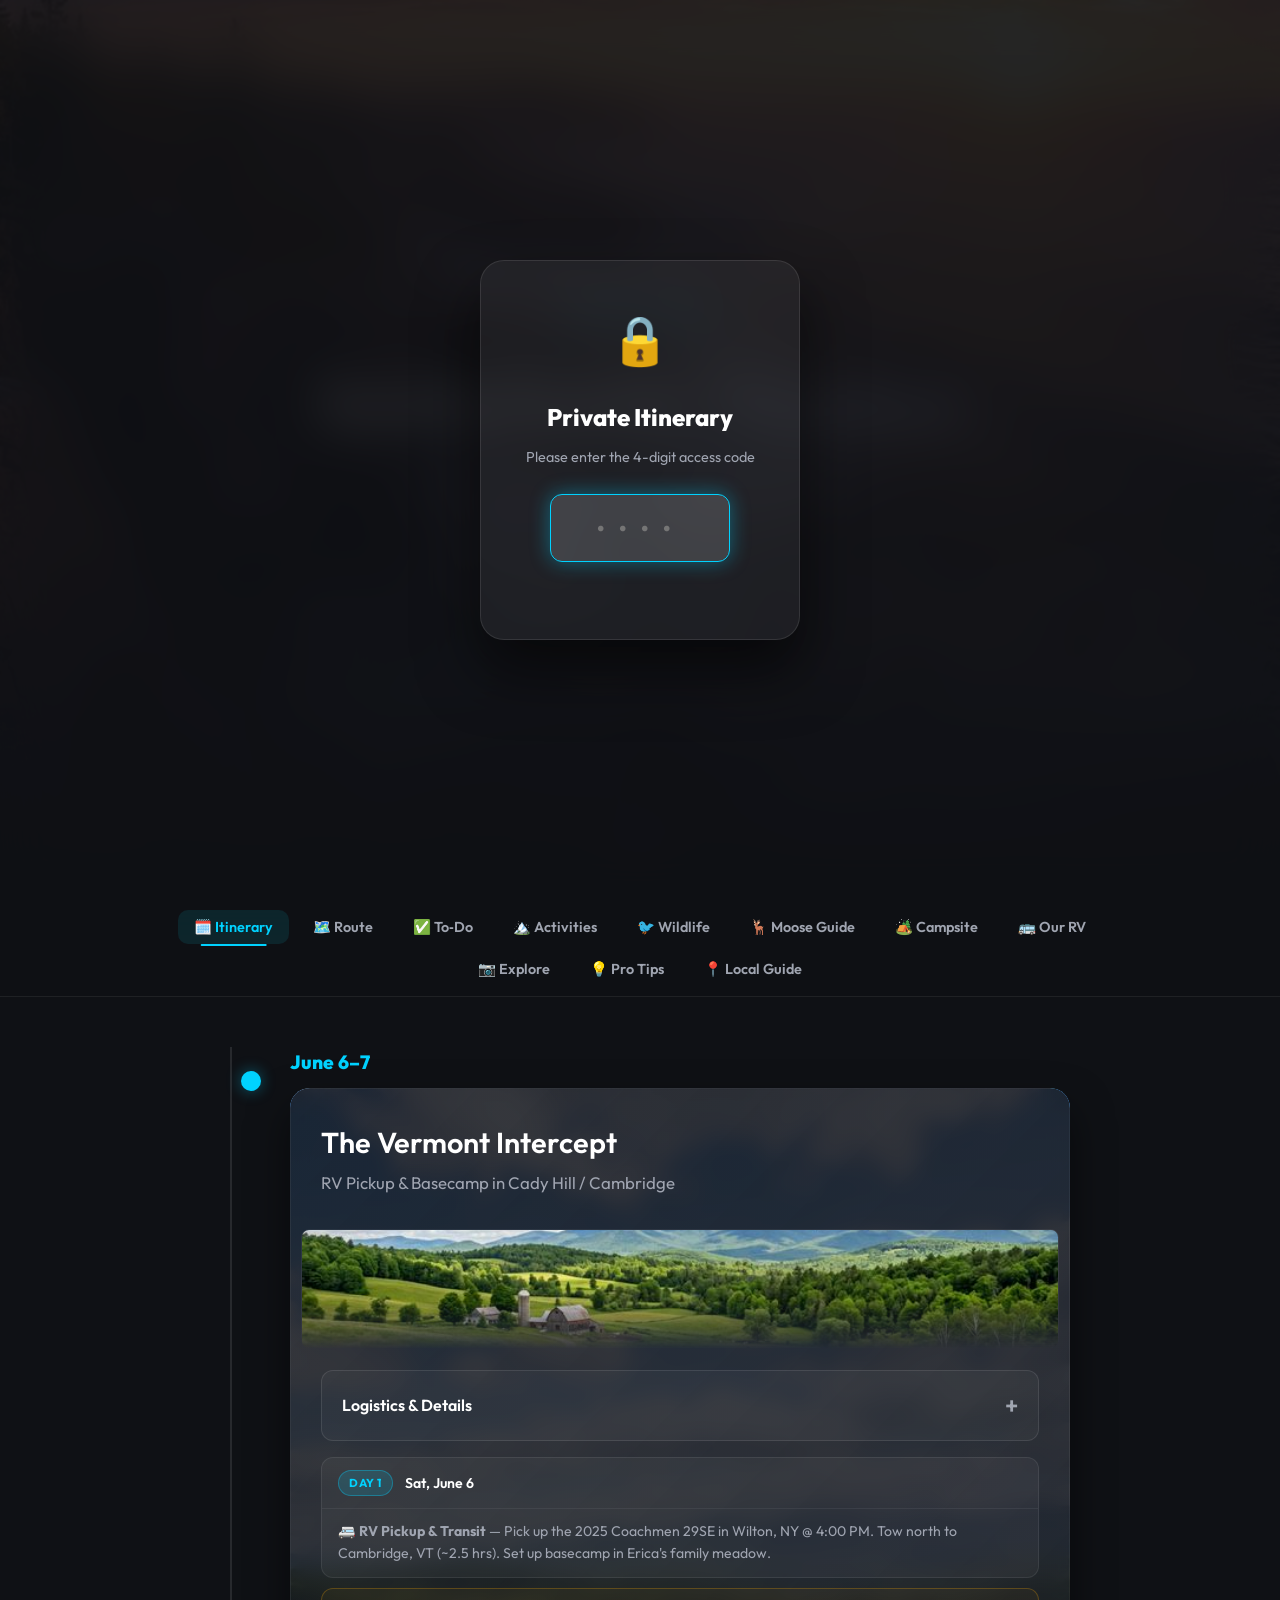
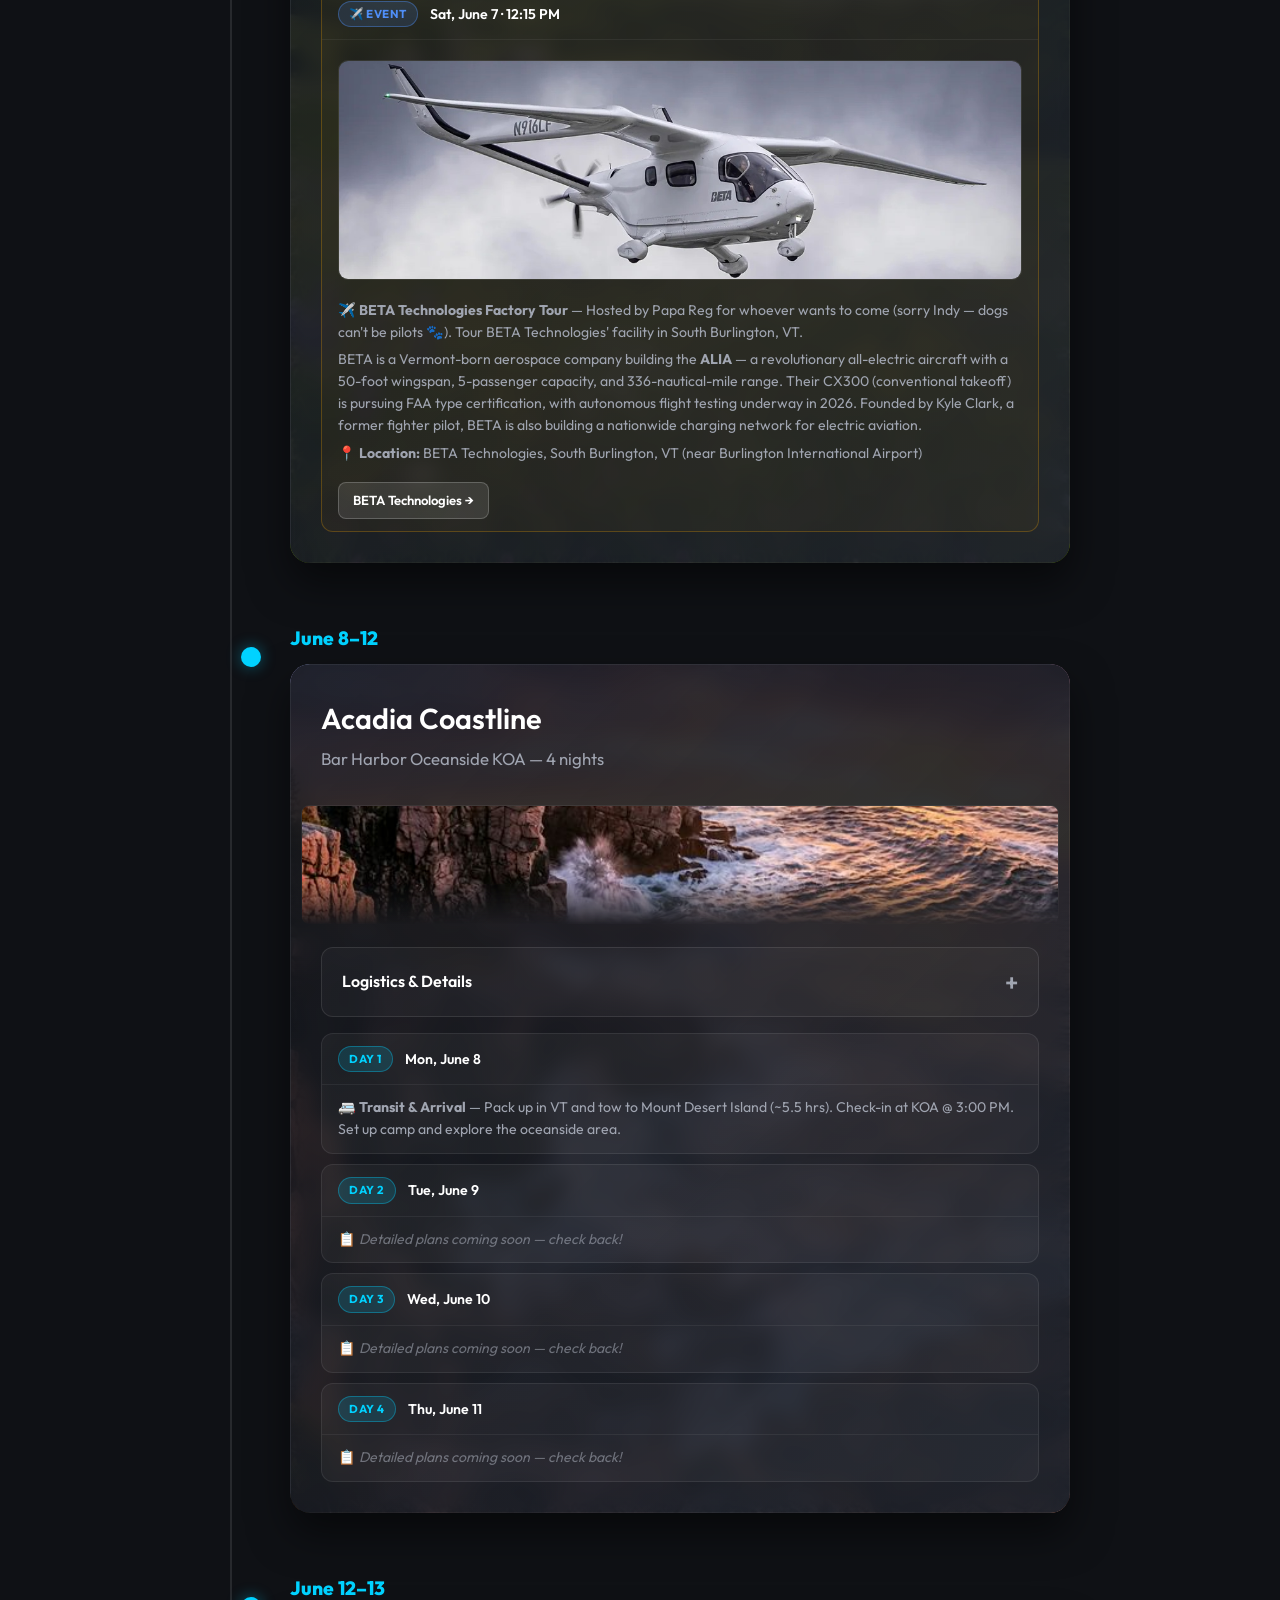
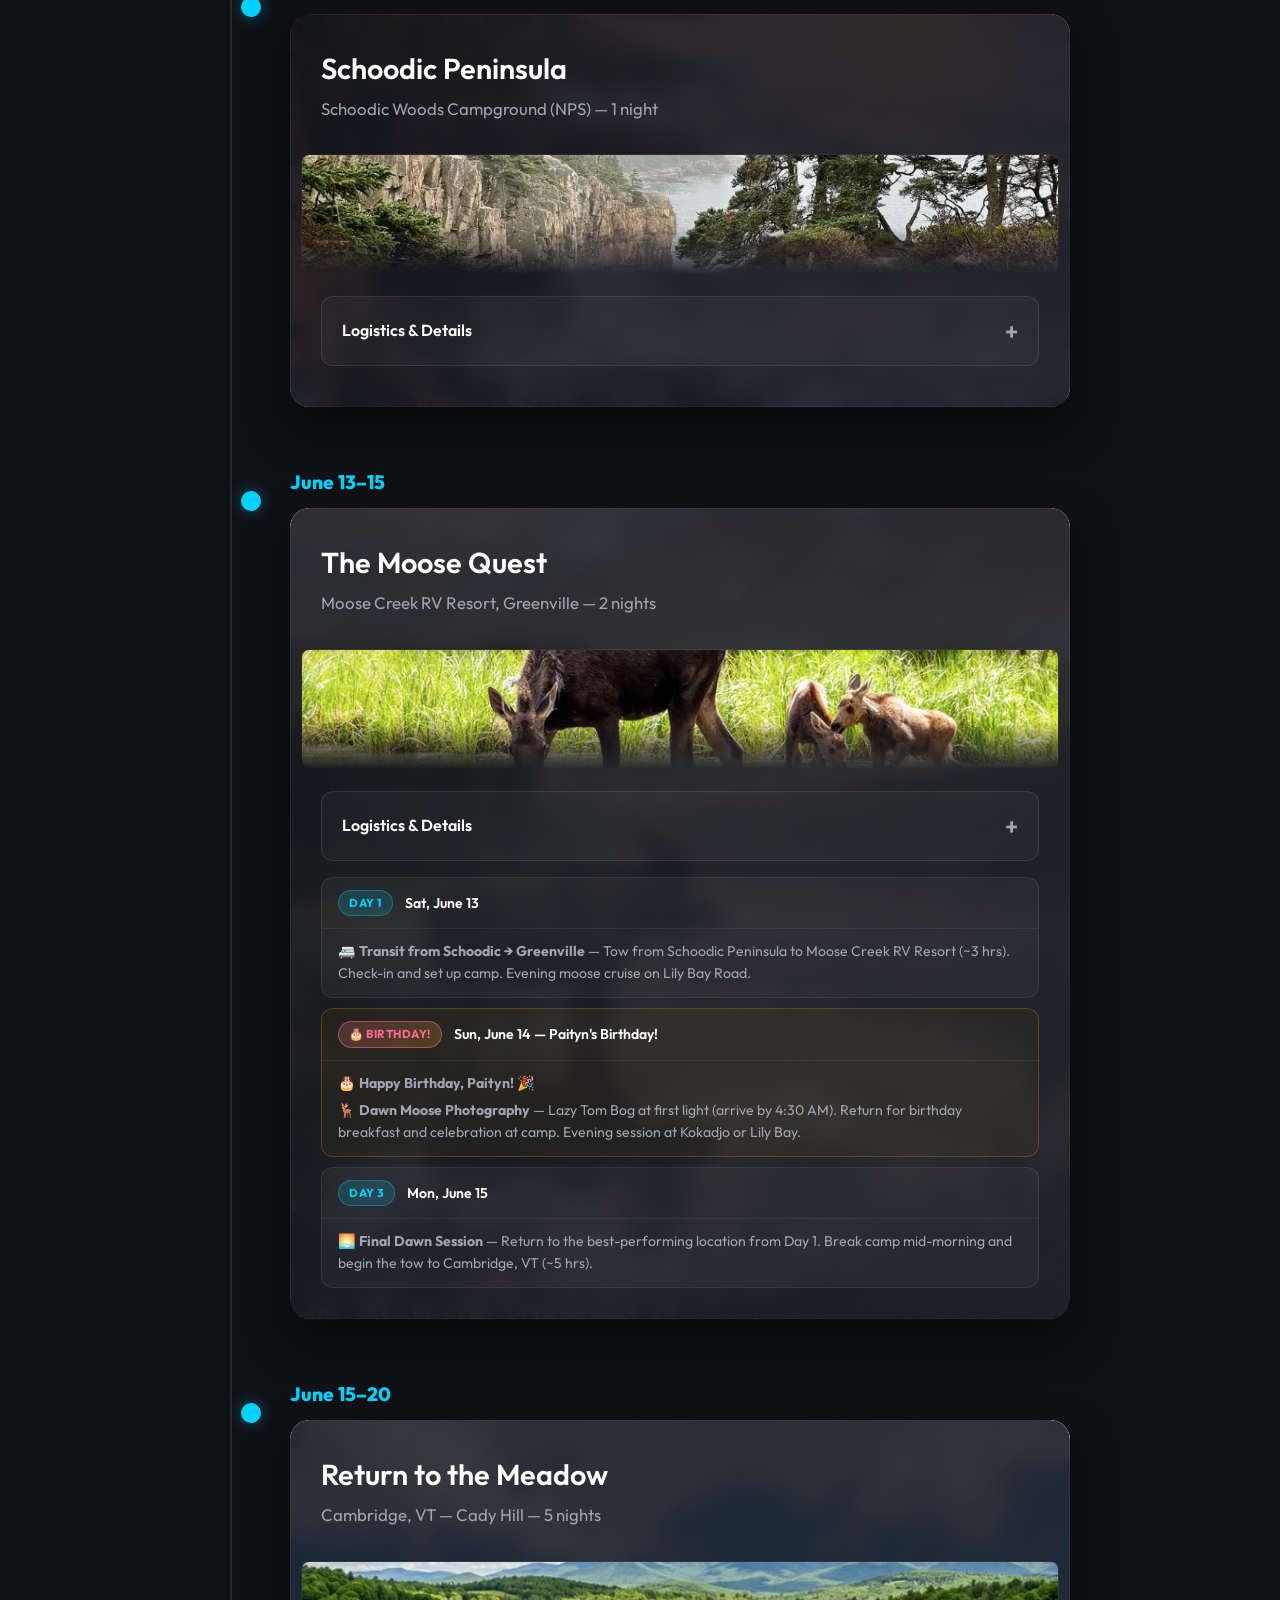
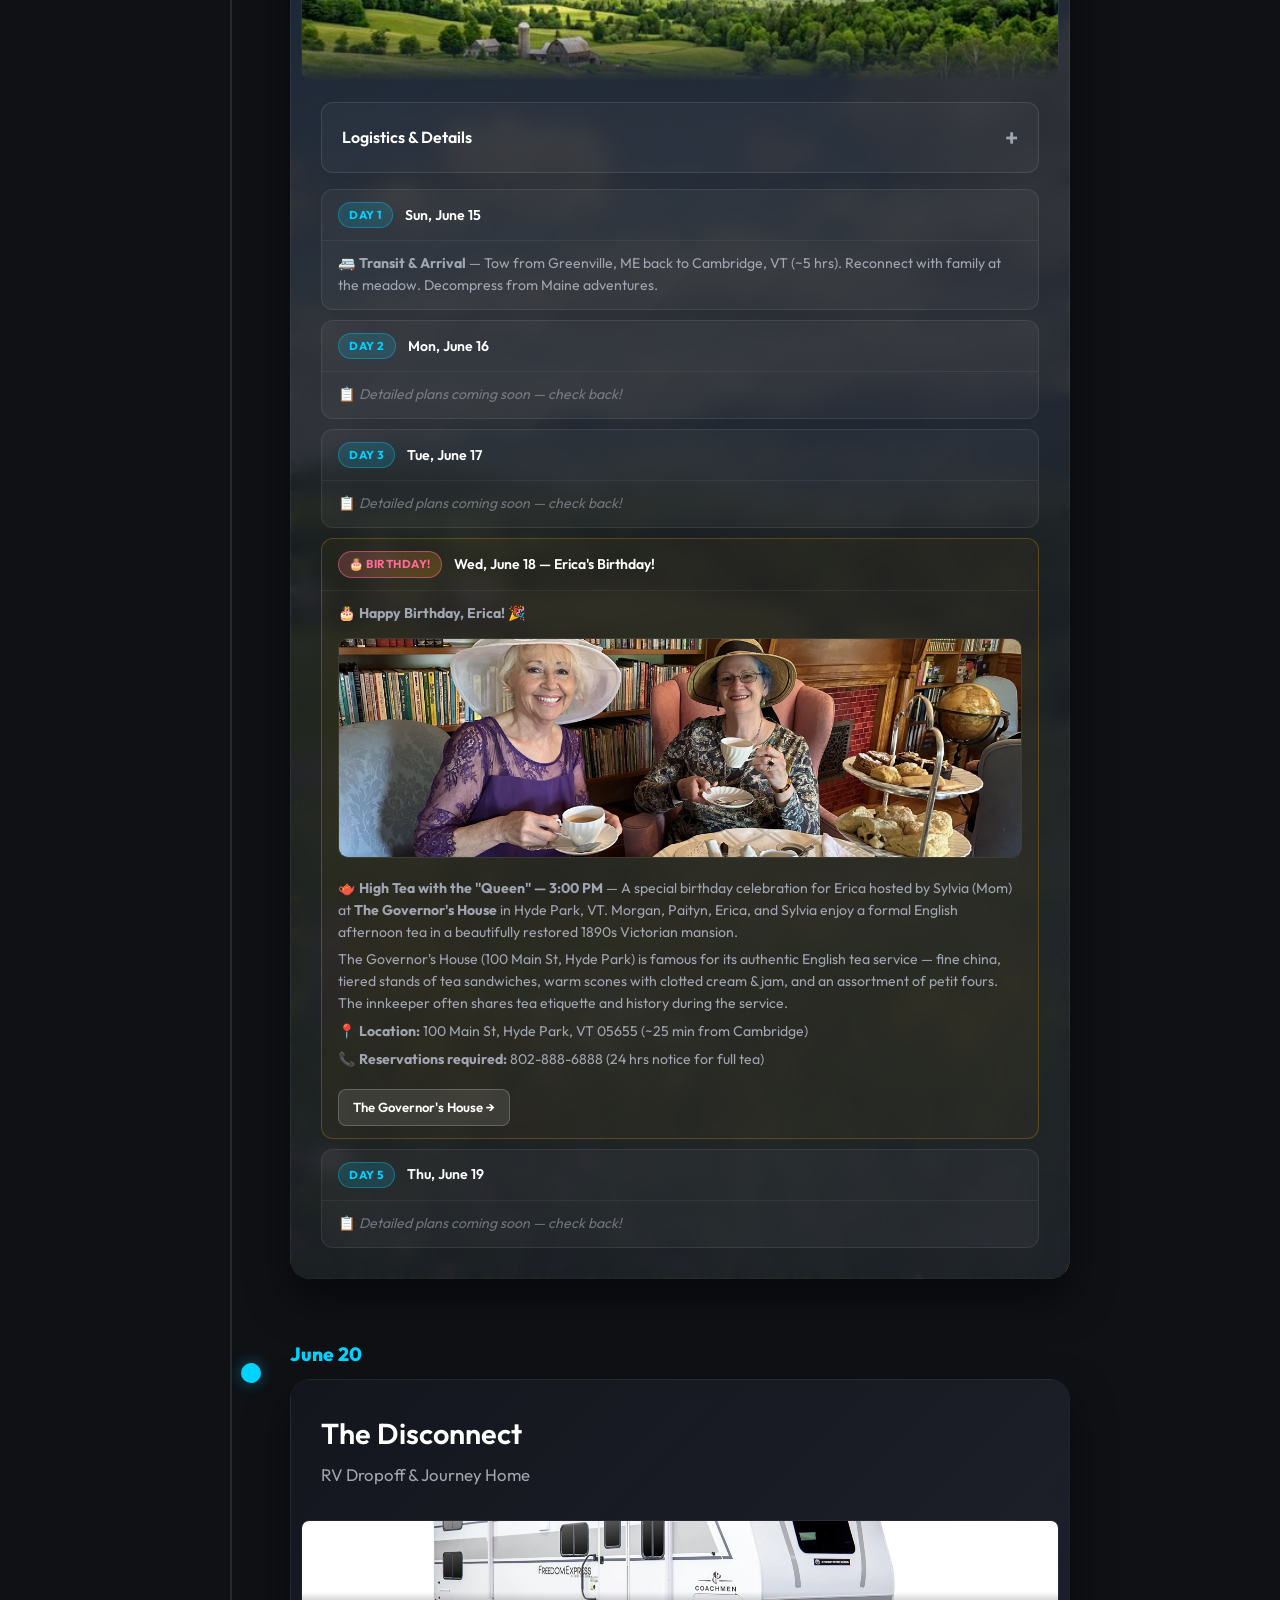
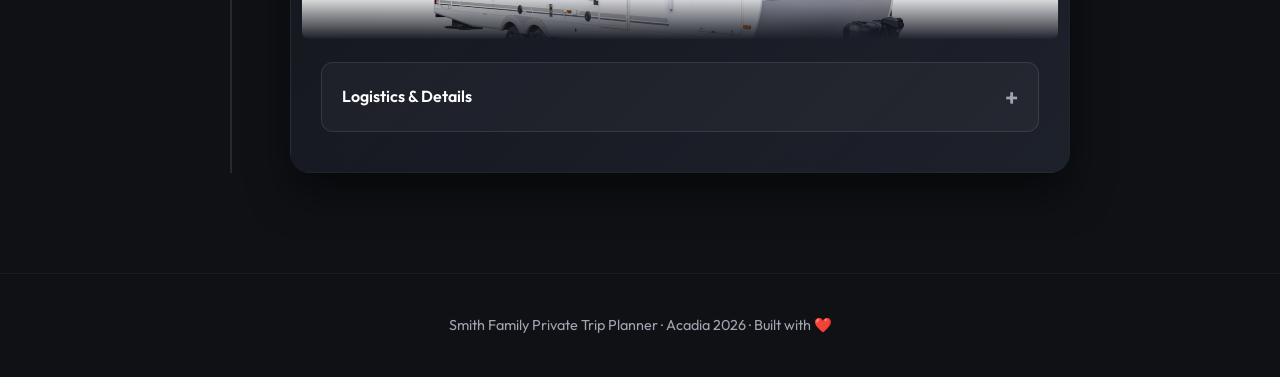
==== commit b1785bf3: "Deploy: Update webapp to-do list" ====
--- a/index.html
+++ b/index.html
@@ -1242,7 +1242,7 @@
                 <div class="todo-section">
                     <div class="todo-section-header urgent">
                         <span class="todo-priority-dot urgent"></span>
-                        <h3>🔴 URGENT — Do Now</h3>
+                        <h3>🚨 OVERDUE / DO IMMEDIATELY</h3>
                     </div>
 
                     <label class="todo-item" data-id="cadillac-tix">
@@ -1263,28 +1263,27 @@
                         </div>
                     </label>
 
-                    <label class="todo-item" data-id="whale-watch">
-                        <input type="checkbox" class="todo-check">
-                        <div class="todo-body">
-                            <strong>Whale Watch Tour — Book Tickets</strong>
-                            <p>Humpback, minke, and finback whales common in June. Can combine with Puffin tour or book separately.</p>
-                            <a href="https://www.barharborwhales.com/" target="_blank" class="btn btn-sm">Book Whale Watch →</a>
-                        </div>
-                    </label>
-
-                    <label class="todo-item" data-id="rv-payment-2">
-                        <input type="checkbox" class="todo-check">
-                        <div class="todo-body">
-                            <strong>⚠️ RVShare Payment 2 of 2 — Was Due May 7 — CONFIRM PAID</strong>
-                            <p>$1,282.83 · Was scheduled to auto-charge May 7. Verify it processed on the RVShare dashboard. If not, contact RVShare immediately.</p>
-                        </div>
-                    </label>
-
-                    <label class="todo-item" data-id="rv-insurance">
-                        <input type="checkbox" class="todo-check">
-                        <div class="todo-body">
-                            <strong>RVShare Insurance &amp; Protection — PENDING</strong>
-                            <p>⚠️ All drivers must be listed and approved. <strong>If not completed, booking will be cancelled.</strong> Complete via RVShare dashboard. Res. #12076232.</p>
+                    <label class="todo-item completed" data-id="whale-watch">
+                        <input type="checkbox" class="todo-check" checked disabled>
+                        <div class="todo-body">
+                            <strong>Whale Watch Tour — Booked!</strong>
+                            <p>✅ Tickets secured for the tour.</p>
+                        </div>
+                    </label>
+
+                    <label class="todo-item completed" data-id="rv-payment-2">
+                        <input type="checkbox" class="todo-check" checked disabled>
+                        <div class="todo-body">
+                            <strong>RVShare Payment 2 of 2 — PAID!</strong>
+                            <p>✅ $1,282.83 processed successfully.</p>
+                        </div>
+                    </label>
+
+                    <label class="todo-item completed" data-id="rv-insurance">
+                        <input type="checkbox" class="todo-check" checked disabled>
+                        <div class="todo-body">
+                            <strong>RVShare Insurance &amp; Protection — CONFIRMED!</strong>
+                            <p>✅ All drivers listed and approved on the policy. Res. #12076232.</p>
                         </div>
                     </label>
                 </div>
@@ -1296,13 +1295,7 @@
                         <h3>🟠 HIGH PRIORITY — Before May 2026</h3>
                     </div>
 
-                    <label class="todo-item" data-id="rv-payment-2">
-                        <input type="checkbox" class="todo-check">
-                        <div class="todo-body">
-                            <strong>RVShare Payment 2 of 2 — Due May 7, 2026</strong>
-                            <p>$1,282.83 · Charged automatically to card on file — ensure it’s active and funded.</p>
-                        </div>
-                    </label>
+
 
                     <label class="todo-item completed" data-id="second-campsite">
                         <input type="checkbox" class="todo-check" checked disabled>
@@ -1337,11 +1330,11 @@
                         <h3>🟡 IMPORTANT — Before June 2026</h3>
                     </div>
 
-                    <label class="todo-item" data-id="rv-deposit">
-                        <input type="checkbox" class="todo-check">
-                        <div class="todo-body">
-                            <strong>RVShare Security Deposit — Due June 4</strong>
-                            <p>$500 credit card hold, 48 hrs before check-in. Collected automatically — ensure card has headroom.</p>
+                    <label class="todo-item completed" data-id="rv-deposit">
+                        <input type="checkbox" class="todo-check" checked disabled>
+                        <div class="todo-body">
+                            <strong>RVShare Security Deposit — PAID!</strong>
+                            <p>✅ $500 credit card hold successfully processed.</p>
                         </div>
                     </label>
 
--- a/style.css
+++ b/style.css
@@ -198,18 +198,20 @@
     background: rgba(15, 17, 21, 0.85);
     backdrop-filter: blur(20px);
     border-bottom: 1px solid rgba(255,255,255,0.07);
-    height: var(--tab-height);
+    min-height: var(--tab-height);
+    height: auto;
     display: flex;
     align-items: center;
+    padding: 10px 0;
 }
 
 .tab-nav-inner {
     display: flex;
     align-items: center;
-    gap: 4px;
+    justify-content: center;
+    flex-wrap: wrap;
+    gap: 8px;
     padding: 0 20px;
-    overflow-x: auto;
-    scrollbar-width: none;
     width: 100%;
     max-width: 1000px;
     margin: 0 auto;
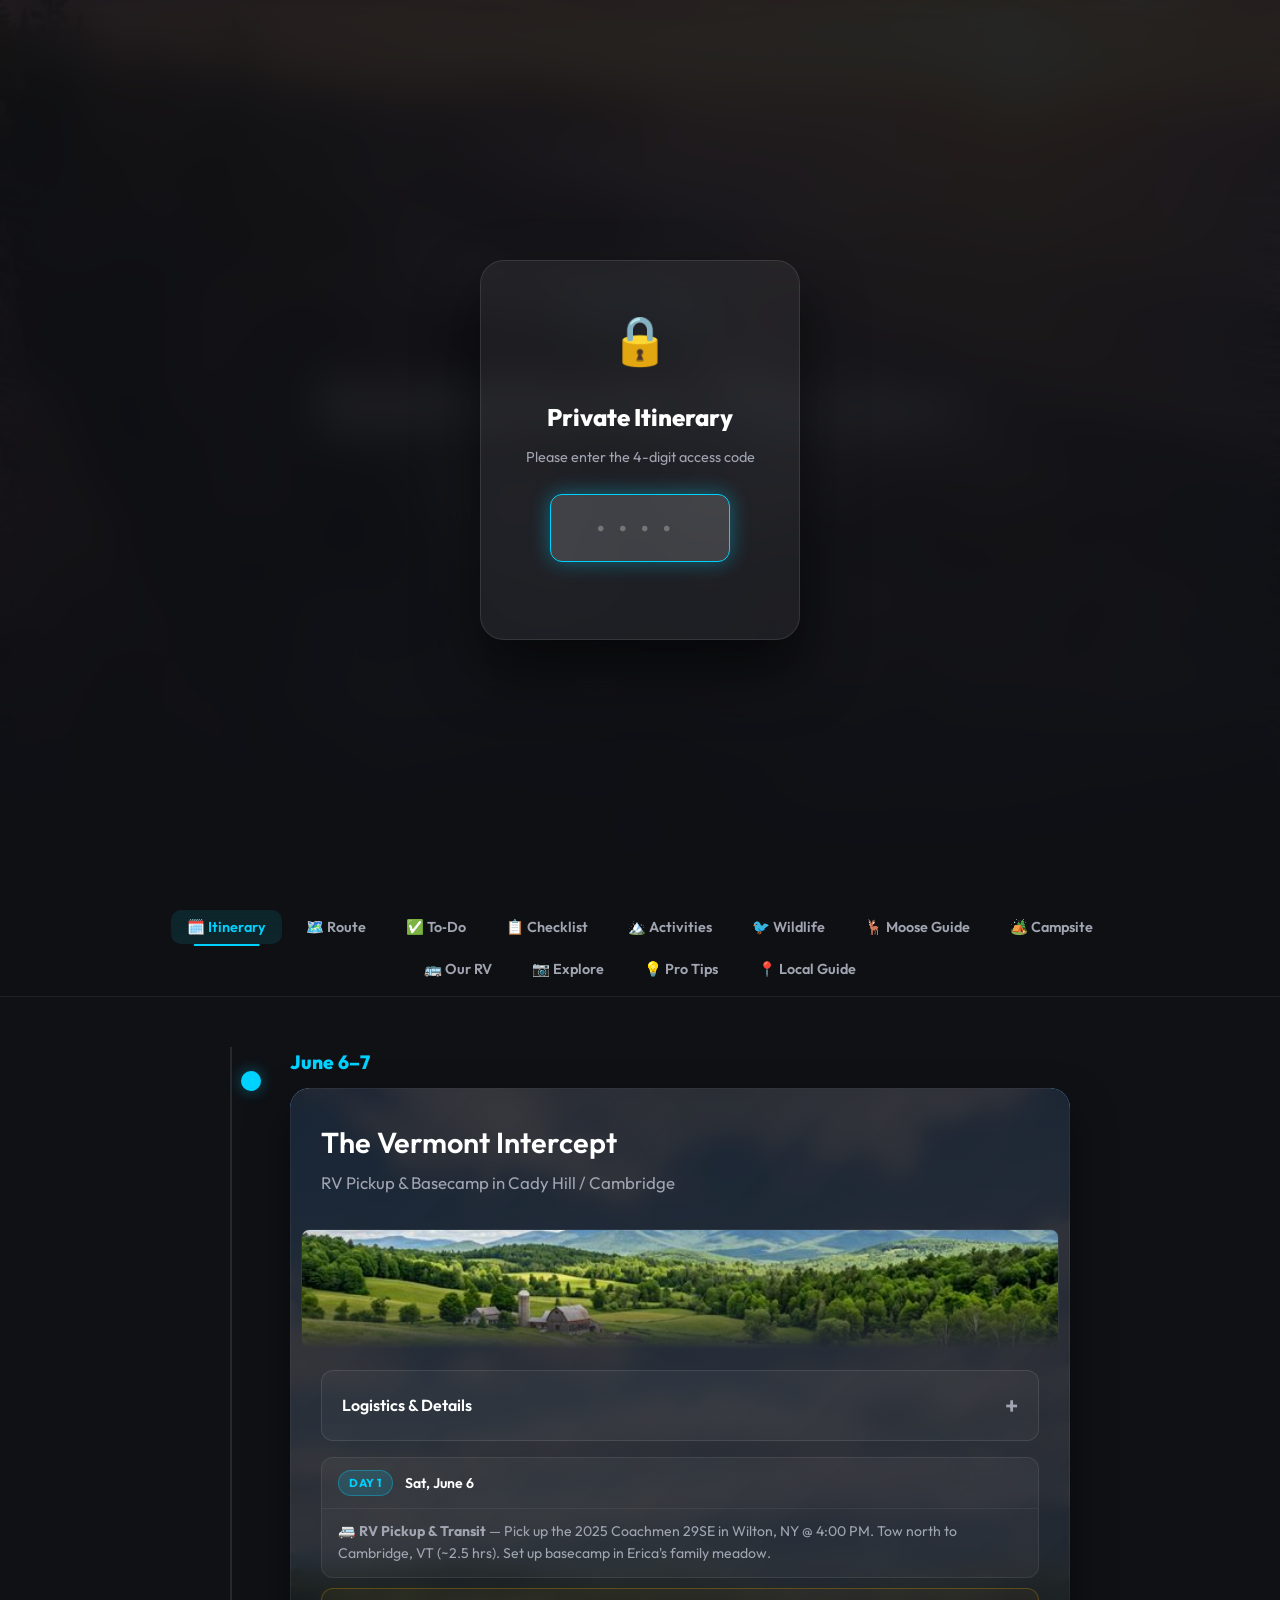
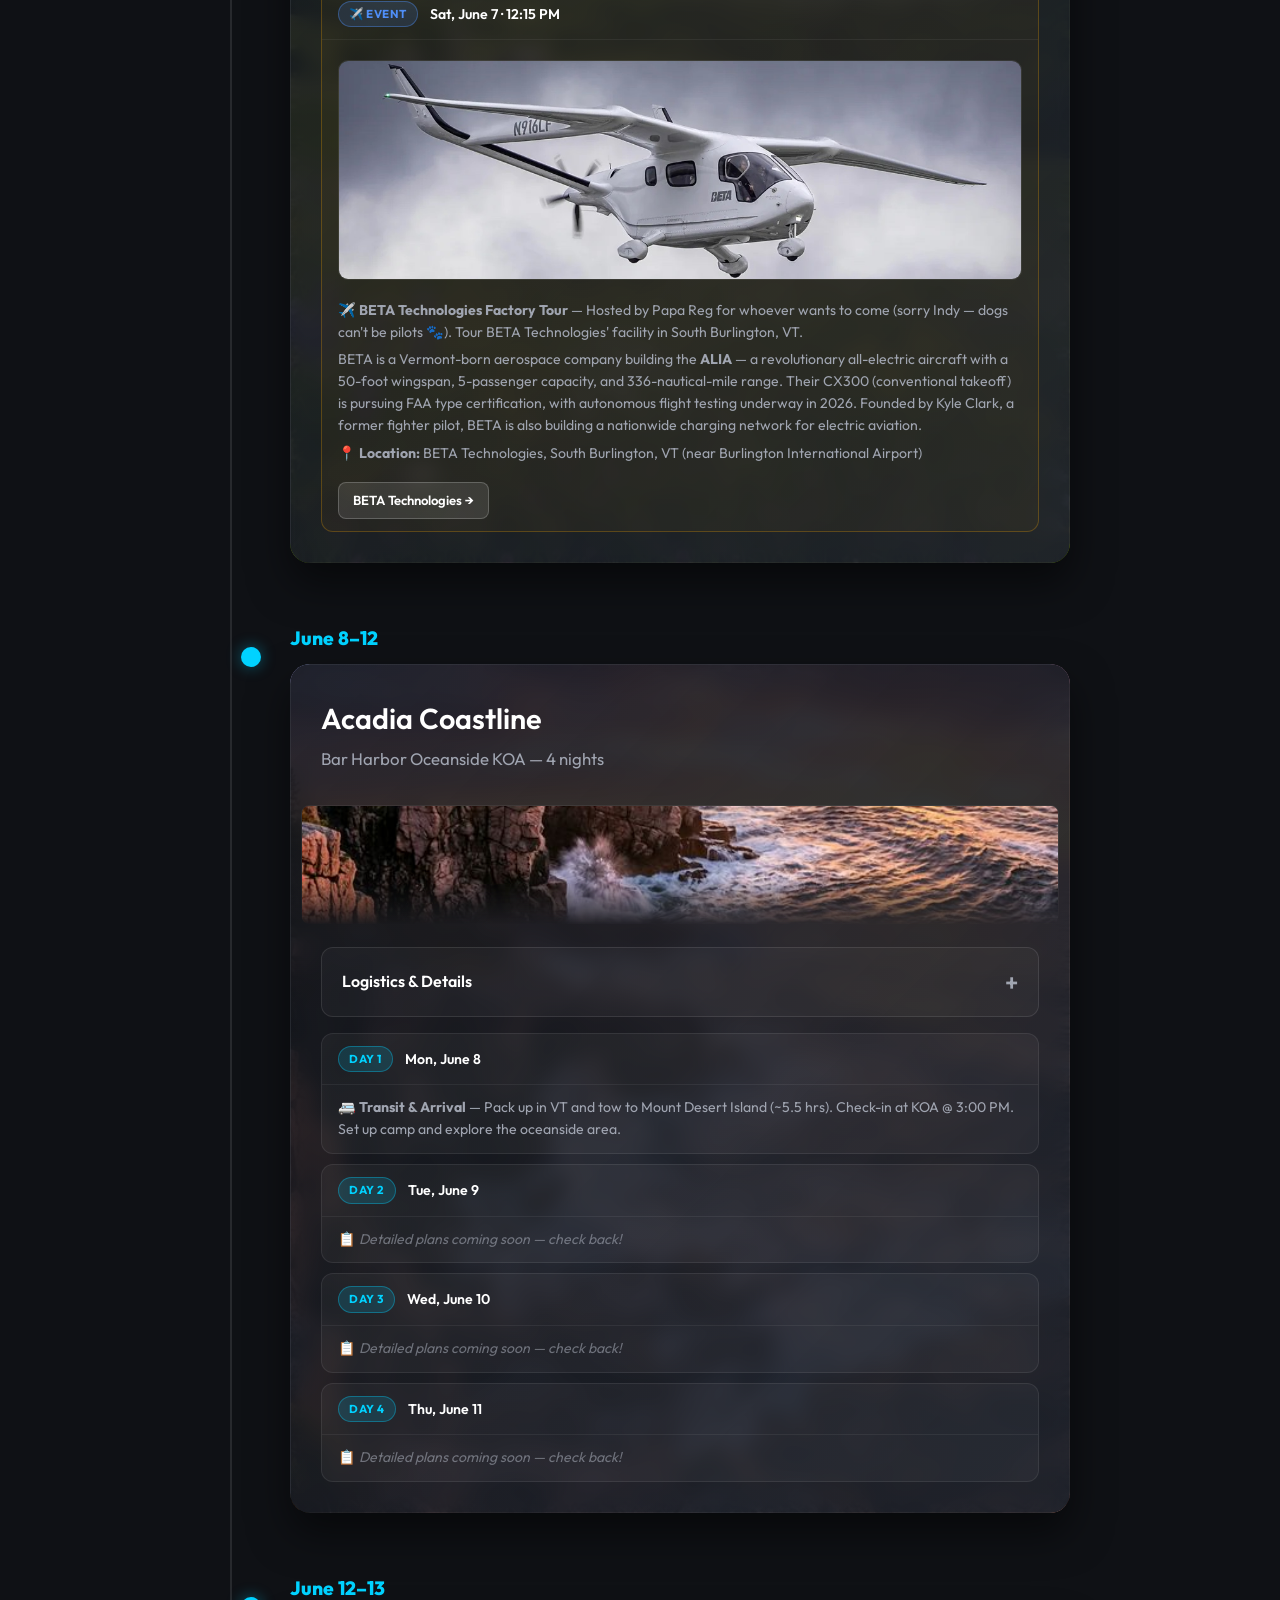
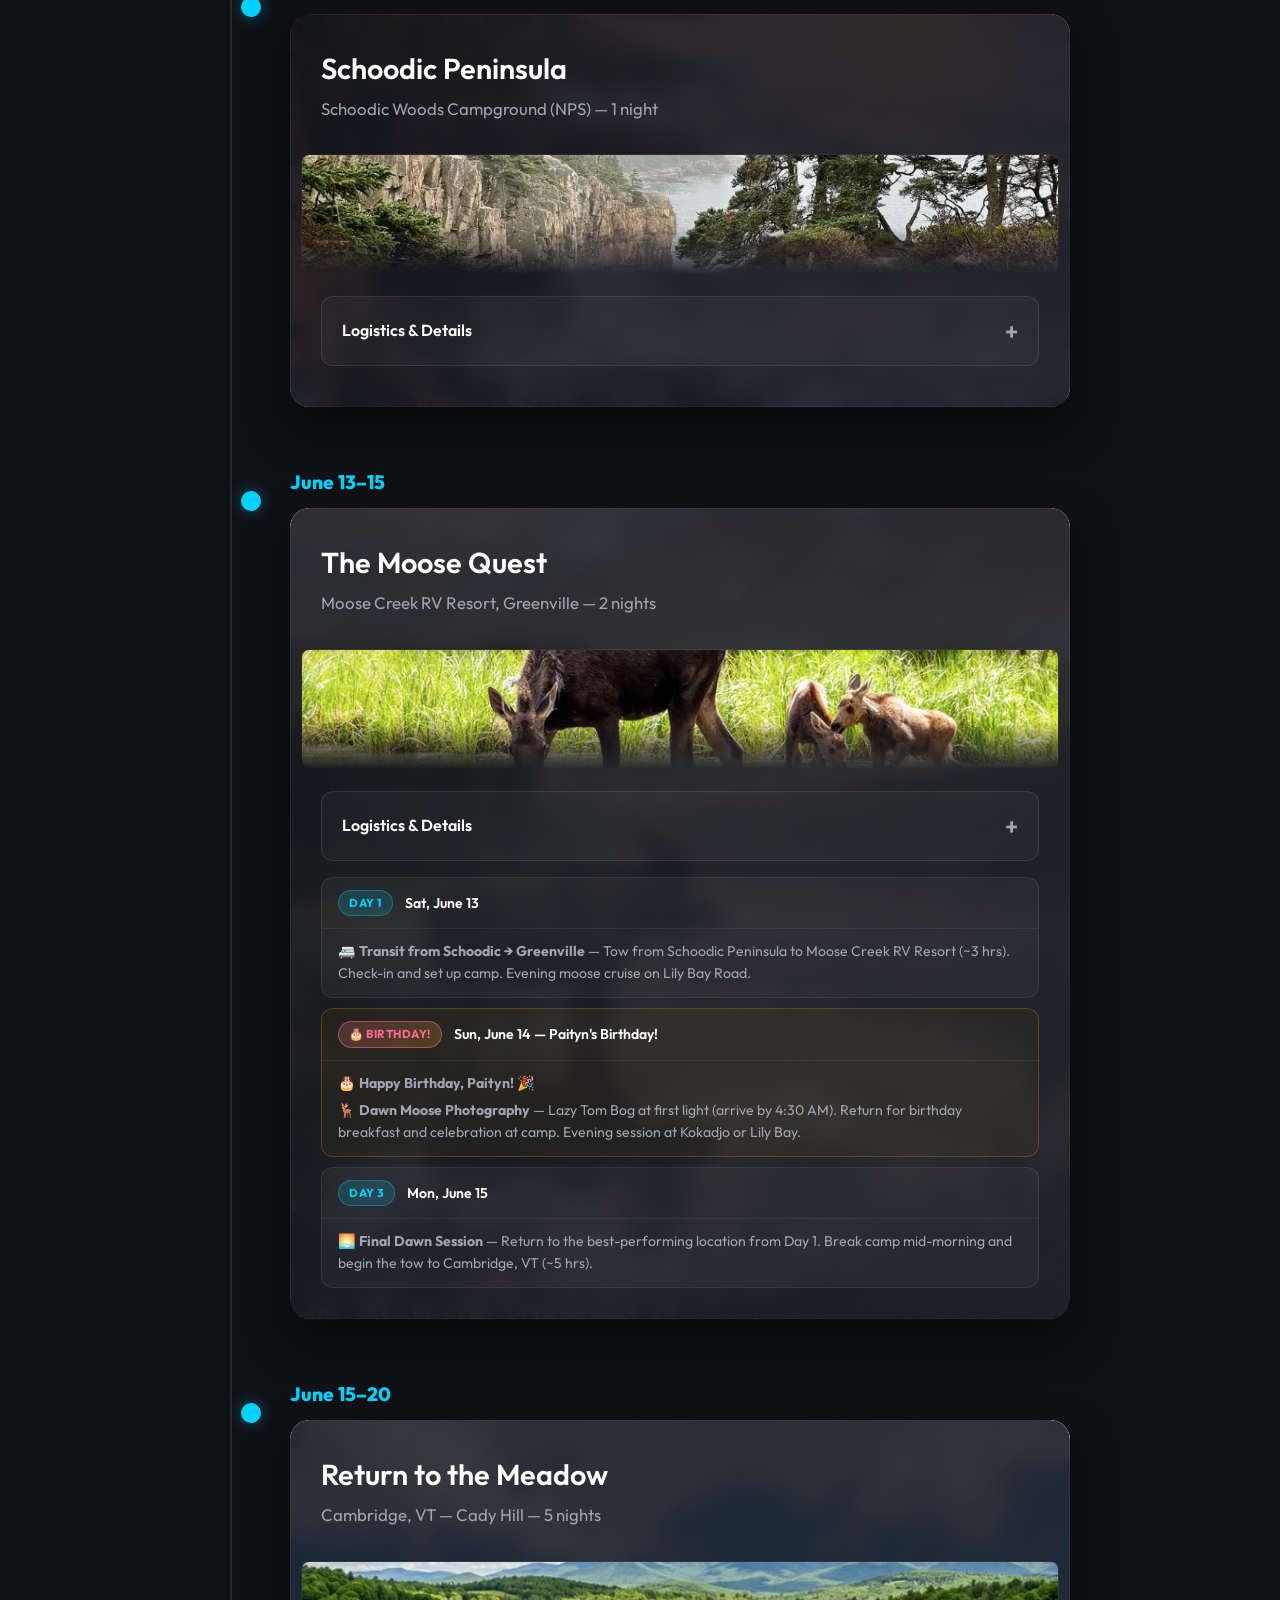
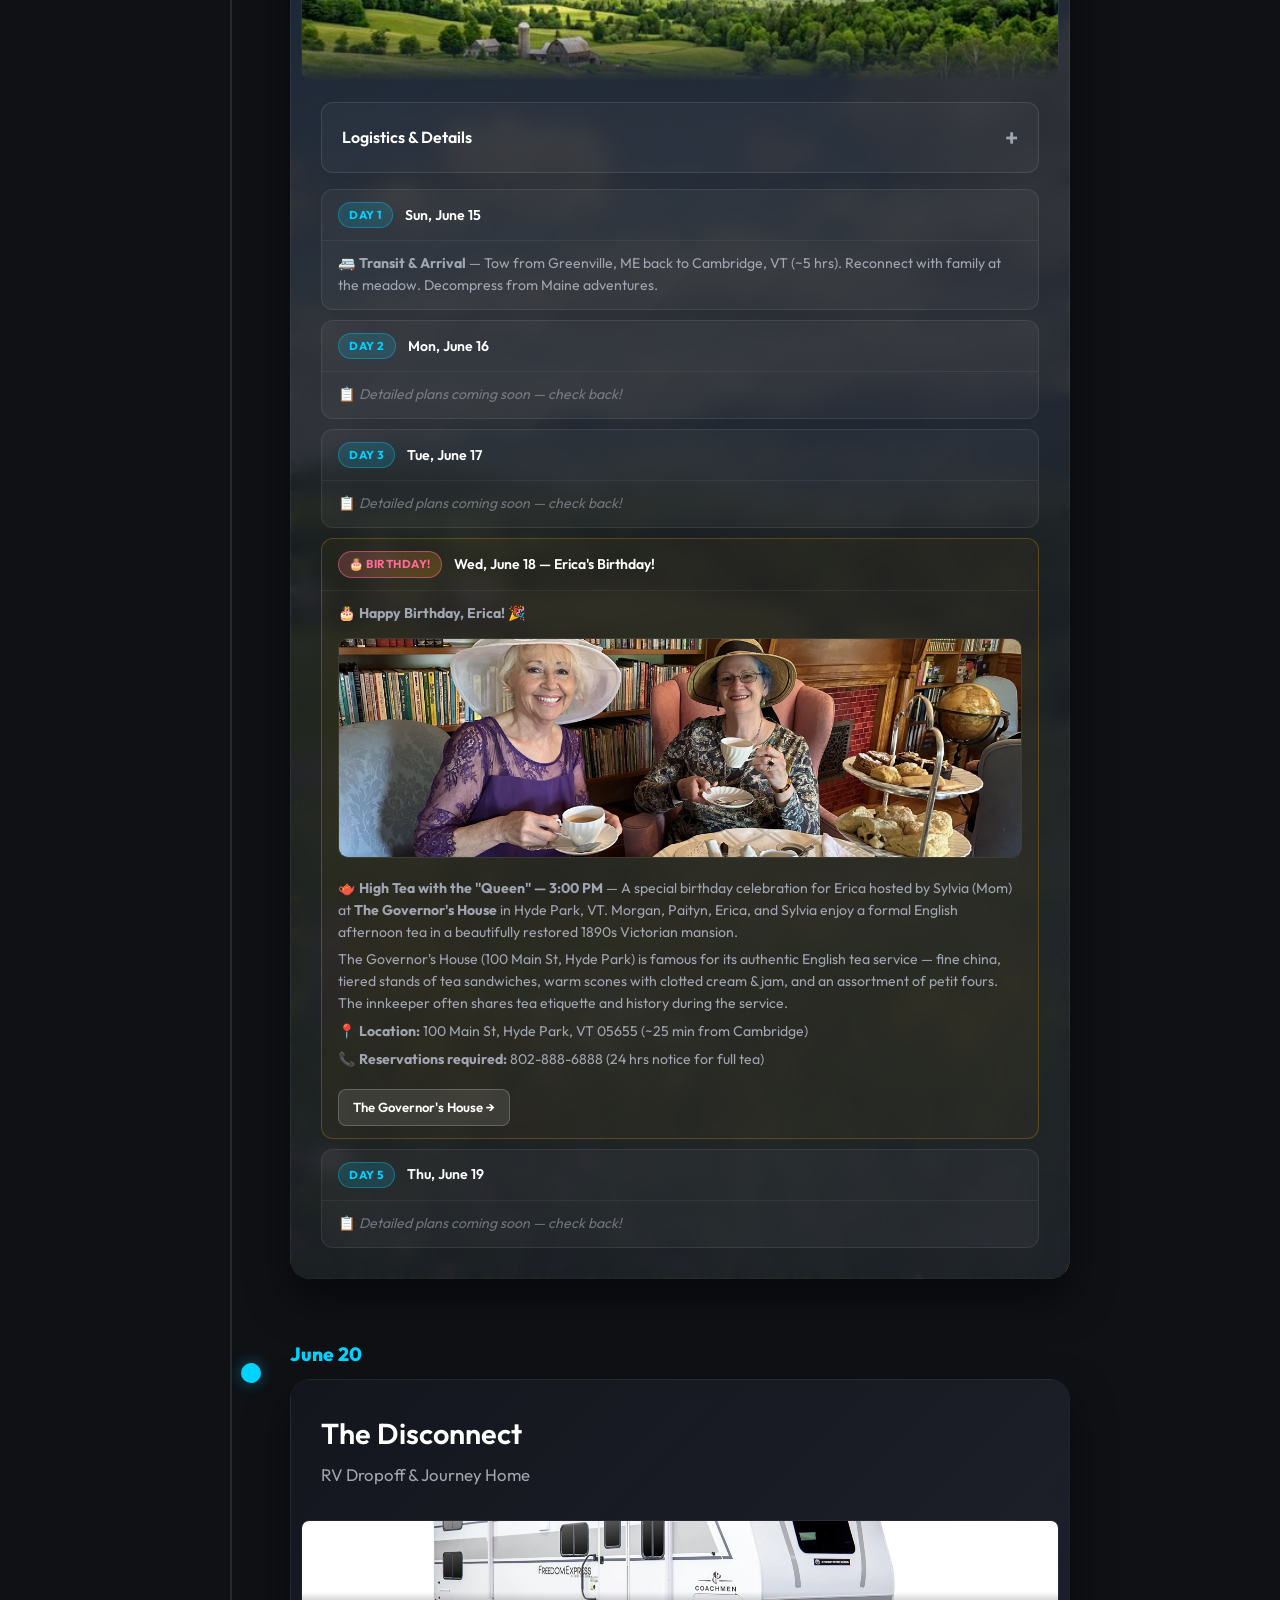
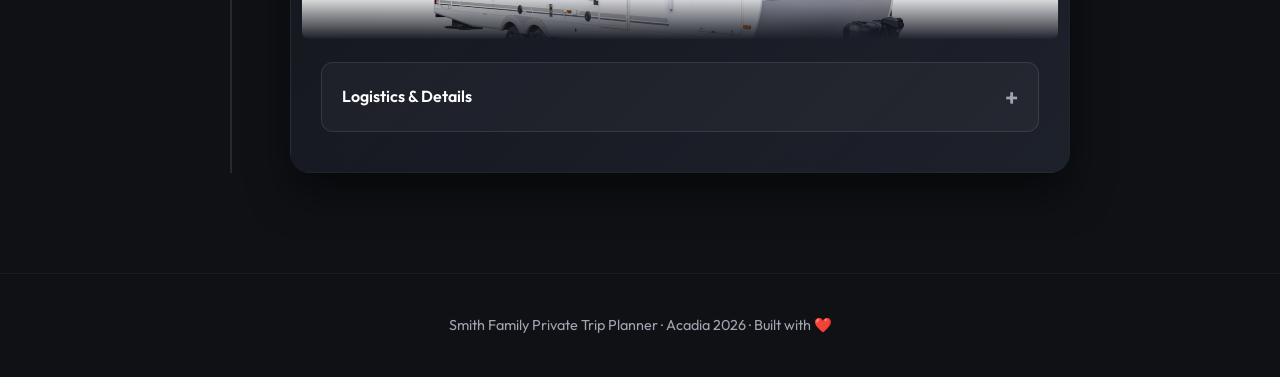
==== commit 5a67a8b0: "Deploy: Add new Checklist tab with packing items" ====
--- a/index.html
+++ b/index.html
@@ -45,6 +45,7 @@
             <button class="tab-btn active" data-tab="itinerary" id="tab-btn-itinerary">🗓️ Itinerary</button>
             <button class="tab-btn" data-tab="route" id="tab-btn-route">🗺️ Route</button>
             <button class="tab-btn" data-tab="todo" id="tab-btn-todo">✅ To‑Do</button>
+            <button class="tab-btn" data-tab="checklist" id="tab-btn-checklist">📋 Checklist</button>
             <button class="tab-btn" data-tab="activities" id="tab-btn-activities">🏔️ Activities</button>
             <button class="tab-btn" data-tab="wildlife" id="tab-btn-wildlife">🐦 Wildlife</button>
             <button class="tab-btn" data-tab="moose" id="tab-btn-moose">🦌 Moose Guide</button>
@@ -1227,6 +1228,664 @@
         </section>
 
         <!-- ===================== TAB: TODO ===================== -->
+        <!-- ===================== TAB: CHECKLIST ===================== -->
+        <section class="tab-panel" id="tab-checklist">
+            <div class="content-section">
+                <div class="section-header">
+                    <h2>📋 Trip Packing Checklist</h2>
+                    <p>Family packing list. Progress saves automatically.</p>
+                </div>
+                <div class="todo-section">
+                    <div class="todo-section-header medium">
+                        <h3>🌍 Family / Shared Items</h3>
+                    </div>
+                    <h4 style="margin: 20px 0 10px; color: #a4c8e1;">Linens</h4>
+                    <div style="display: grid; grid-template-columns: repeat(auto-fill, minmax(200px, 1fr)); gap: 10px;">
+                        <label class="todo-item checklist-item" data-id="global-line-sheets" style="margin-bottom: 0; padding: 10px;">
+                            <input type="checkbox" class="checklist-check">
+                            <div class="todo-body"><strong>Sheets</strong></div>
+                        </label>
+                        <label class="todo-item checklist-item" data-id="global-line-blanket" style="margin-bottom: 0; padding: 10px;">
+                            <input type="checkbox" class="checklist-check">
+                            <div class="todo-body"><strong>Blanket</strong></div>
+                        </label>
+                        <label class="todo-item checklist-item" data-id="global-line-sleepingbag" style="margin-bottom: 0; padding: 10px;">
+                            <input type="checkbox" class="checklist-check">
+                            <div class="todo-body"><strong>Sleeping Bag?</strong></div>
+                        </label>
+                        <label class="todo-item checklist-item" data-id="global-line-pillow" style="margin-bottom: 0; padding: 10px;">
+                            <input type="checkbox" class="checklist-check">
+                            <div class="todo-body"><strong>Pillow</strong></div>
+                        </label>
+                        <label class="todo-item checklist-item" data-id="global-line-towels" style="margin-bottom: 0; padding: 10px;">
+                            <input type="checkbox" class="checklist-check">
+                            <div class="todo-body"><strong>Towels</strong></div>
+                        </label>
+                        <label class="todo-item checklist-item" data-id="global-line-washcloth" style="margin-bottom: 0; padding: 10px;">
+                            <input type="checkbox" class="checklist-check">
+                            <div class="todo-body"><strong>Wash Cloth ?</strong></div>
+                        </label>
+                    </div>
+                    <h4 style="margin: 20px 0 10px; color: #a4c8e1;">Toiletries</h4>
+                    <div style="display: grid; grid-template-columns: repeat(auto-fill, minmax(200px, 1fr)); gap: 10px;">
+                        <label class="todo-item checklist-item" data-id="global-toil-shampoo" style="margin-bottom: 0; padding: 10px;">
+                            <input type="checkbox" class="checklist-check">
+                            <div class="todo-body"><strong>Shampoo</strong></div>
+                        </label>
+                        <label class="todo-item checklist-item" data-id="global-toil-conditioner" style="margin-bottom: 0; padding: 10px;">
+                            <input type="checkbox" class="checklist-check">
+                            <div class="todo-body"><strong>Conditioner</strong></div>
+                        </label>
+                        <label class="todo-item checklist-item" data-id="global-toil-toothpaste" style="margin-bottom: 0; padding: 10px;">
+                            <input type="checkbox" class="checklist-check">
+                            <div class="todo-body"><strong>Tooth Paste</strong></div>
+                        </label>
+                        <label class="todo-item checklist-item" data-id="global-toil-brush" style="margin-bottom: 0; padding: 10px;">
+                            <input type="checkbox" class="checklist-check">
+                            <div class="todo-body"><strong>Brush</strong></div>
+                        </label>
+                        <label class="todo-item checklist-item" data-id="global-toil-deodorant" style="margin-bottom: 0; padding: 10px;">
+                            <input type="checkbox" class="checklist-check">
+                            <div class="todo-body"><strong>Deodorant</strong></div>
+                        </label>
+                        <label class="todo-item checklist-item" data-id="global-toil-cpap" style="margin-bottom: 0; padding: 10px;">
+                            <input type="checkbox" class="checklist-check">
+                            <div class="todo-body"><strong>CPAP</strong></div>
+                        </label>
+                        <label class="todo-item checklist-item" data-id="global-toil-bonine" style="margin-bottom: 0; padding: 10px;">
+                            <input type="checkbox" class="checklist-check">
+                            <div class="todo-body"><strong>Bonine</strong></div>
+                        </label>
+                        <label class="todo-item checklist-item" data-id="global-toil-dogdiapers" style="margin-bottom: 0; padding: 10px;">
+                            <input type="checkbox" class="checklist-check">
+                            <div class="todo-body"><strong>Dog Diapers</strong></div>
+                        </label>
+                    </div>
+                    <h4 style="margin: 20px 0 10px; color: #a4c8e1;">Kitchen (Purchase Food in Vermont)</h4>
+                    <div style="display: grid; grid-template-columns: repeat(auto-fill, minmax(200px, 1fr)); gap: 10px;">
+                        <label class="todo-item checklist-item" data-id="global-kitc-dishsoap" style="margin-bottom: 0; padding: 10px;">
+                            <input type="checkbox" class="checklist-check">
+                            <div class="todo-body"><strong>Dish Soap</strong></div>
+                        </label>
+                        <label class="todo-item checklist-item" data-id="global-kitc-ziplocbags" style="margin-bottom: 0; padding: 10px;">
+                            <input type="checkbox" class="checklist-check">
+                            <div class="todo-body"><strong>Ziploc Bags</strong></div>
+                        </label>
+                        <label class="todo-item checklist-item" data-id="global-kitc-papertowels" style="margin-bottom: 0; padding: 10px;">
+                            <input type="checkbox" class="checklist-check">
+                            <div class="todo-body"><strong>Paper towels</strong></div>
+                        </label>
+                        <label class="todo-item checklist-item" data-id="global-kitc-tinfoil" style="margin-bottom: 0; padding: 10px;">
+                            <input type="checkbox" class="checklist-check">
+                            <div class="todo-body"><strong>Tin foil</strong></div>
+                        </label>
+                        <label class="todo-item checklist-item" data-id="global-kitc-paperplates" style="margin-bottom: 0; padding: 10px;">
+                            <input type="checkbox" class="checklist-check">
+                            <div class="todo-body"><strong>Paper Plates</strong></div>
+                        </label>
+                        <label class="todo-item checklist-item" data-id="global-kitc-plasticwear" style="margin-bottom: 0; padding: 10px;">
+                            <input type="checkbox" class="checklist-check">
+                            <div class="todo-body"><strong>Plasticwear</strong></div>
+                        </label>
+                        <label class="todo-item checklist-item" data-id="global-kitc-waterbottles" style="margin-bottom: 0; padding: 10px;">
+                            <input type="checkbox" class="checklist-check">
+                            <div class="todo-body"><strong>Water bottles</strong></div>
+                        </label>
+                        <label class="todo-item checklist-item" data-id="global-kitc-buffalotracekcups" style="margin-bottom: 0; padding: 10px;">
+                            <input type="checkbox" class="checklist-check">
+                            <div class="todo-body"><strong>Buffalo Trace K Cups</strong></div>
+                        </label>
+                        <label class="todo-item checklist-item" data-id="global-kitc-campingbin(thermometer)" style="margin-bottom: 0; padding: 10px;">
+                            <input type="checkbox" class="checklist-check">
+                            <div class="todo-body"><strong>Camping Bin (thermometer)</strong></div>
+                        </label>
+                        <label class="todo-item checklist-item" data-id="global-kitc-leatherman" style="margin-bottom: 0; padding: 10px;">
+                            <input type="checkbox" class="checklist-check">
+                            <div class="todo-body"><strong>Leatherman</strong></div>
+                        </label>
+                        <label class="todo-item checklist-item" data-id="global-kitc-cooler" style="margin-bottom: 0; padding: 10px;">
+                            <input type="checkbox" class="checklist-check">
+                            <div class="todo-body"><strong>Cooler ?</strong></div>
+                        </label>
+                    </div>
+                    <h4 style="margin: 20px 0 10px; color: #a4c8e1;">Other</h4>
+                    <div style="display: grid; grid-template-columns: repeat(auto-fill, minmax(200px, 1fr)); gap: 10px;">
+                        <label class="todo-item checklist-item" data-id="global-othe-campingchairs" style="margin-bottom: 0; padding: 10px;">
+                            <input type="checkbox" class="checklist-check">
+                            <div class="todo-body"><strong>Camping Chairs</strong></div>
+                        </label>
+                        <label class="todo-item checklist-item" data-id="global-othe-flashlights" style="margin-bottom: 0; padding: 10px;">
+                            <input type="checkbox" class="checklist-check">
+                            <div class="todo-body"><strong>Flash lights</strong></div>
+                        </label>
+                        <label class="todo-item checklist-item" data-id="global-othe-jackery" style="margin-bottom: 0; padding: 10px;">
+                            <input type="checkbox" class="checklist-check">
+                            <div class="todo-body"><strong>Jackery</strong></div>
+                        </label>
+                        <label class="todo-item checklist-item" data-id="global-othe-gamessmall" style="margin-bottom: 0; padding: 10px;">
+                            <input type="checkbox" class="checklist-check">
+                            <div class="todo-body"><strong>Games small</strong></div>
+                        </label>
+                    </div>
+                </div>
+                <div class="todo-section" style="margin-top: 40px;">
+                    <div class="todo-section-header urgent">
+                        <h3>🎒 Individual Packing</h3>
+                    </div>
+                    <details class="person-details" style="margin-bottom: 15px; background: rgba(255,255,255,0.03); border-radius: 12px; padding: 15px; border: 1px solid rgba(255,255,255,0.05);">
+                        <summary style="font-size: 1.2rem; font-weight: 600; cursor: pointer; color: white;">👤 David</summary>
+                        <h4 style="margin: 15px 0 10px; color: #a4c8e1;">Clothes (Layers)</h4>
+                        <div style="display: grid; grid-template-columns: repeat(auto-fill, minmax(200px, 1fr)); gap: 10px;">
+                            <label class="todo-item checklist-item" data-id="indiv-david-clot-swimwear" style="margin-bottom: 0; padding: 10px;">
+                                <input type="checkbox" class="checklist-check">
+                                <div class="todo-body"><strong>Swim Wear</strong></div>
+                            </label>
+                            <label class="todo-item checklist-item" data-id="indiv-david-clot-lightcoat" style="margin-bottom: 0; padding: 10px;">
+                                <input type="checkbox" class="checklist-check">
+                                <div class="todo-body"><strong>Light Coat</strong></div>
+                            </label>
+                            <label class="todo-item checklist-item" data-id="indiv-david-clot-watershoes" style="margin-bottom: 0; padding: 10px;">
+                                <input type="checkbox" class="checklist-check">
+                                <div class="todo-body"><strong>Water Shoes</strong></div>
+                            </label>
+                            <label class="todo-item checklist-item" data-id="indiv-david-clot-hikingboots" style="margin-bottom: 0; padding: 10px;">
+                                <input type="checkbox" class="checklist-check">
+                                <div class="todo-body"><strong>Hiking boots</strong></div>
+                            </label>
+                            <label class="todo-item checklist-item" data-id="indiv-david-clot-sneakers" style="margin-bottom: 0; padding: 10px;">
+                                <input type="checkbox" class="checklist-check">
+                                <div class="todo-body"><strong>Sneakers</strong></div>
+                            </label>
+                            <label class="todo-item checklist-item" data-id="indiv-david-clot-backpacks" style="margin-bottom: 0; padding: 10px;">
+                                <input type="checkbox" class="checklist-check">
+                                <div class="todo-body"><strong>Backpacks</strong></div>
+                            </label>
+                            <label class="todo-item checklist-item" data-id="indiv-david-clot-waterpack" style="margin-bottom: 0; padding: 10px;">
+                                <input type="checkbox" class="checklist-check">
+                                <div class="todo-body"><strong>Water Pack</strong></div>
+                            </label>
+                            <label class="todo-item checklist-item" data-id="indiv-david-clot-underwear" style="margin-bottom: 0; padding: 10px;">
+                                <input type="checkbox" class="checklist-check">
+                                <div class="todo-body"><strong>Underwear</strong></div>
+                            </label>
+                            <label class="todo-item checklist-item" data-id="indiv-david-clot-socks" style="margin-bottom: 0; padding: 10px;">
+                                <input type="checkbox" class="checklist-check">
+                                <div class="todo-body"><strong>Socks</strong></div>
+                            </label>
+                            <label class="todo-item checklist-item" data-id="indiv-david-clot-shorts" style="margin-bottom: 0; padding: 10px;">
+                                <input type="checkbox" class="checklist-check">
+                                <div class="todo-body"><strong>Shorts</strong></div>
+                            </label>
+                            <label class="todo-item checklist-item" data-id="indiv-david-clot-pants" style="margin-bottom: 0; padding: 10px;">
+                                <input type="checkbox" class="checklist-check">
+                                <div class="todo-body"><strong>Pants</strong></div>
+                            </label>
+                            <label class="todo-item checklist-item" data-id="indiv-david-clot-shirts" style="margin-bottom: 0; padding: 10px;">
+                                <input type="checkbox" class="checklist-check">
+                                <div class="todo-body"><strong>Shirts</strong></div>
+                            </label>
+                            <label class="todo-item checklist-item" data-id="indiv-david-clot-hats" style="margin-bottom: 0; padding: 10px;">
+                                <input type="checkbox" class="checklist-check">
+                                <div class="todo-body"><strong>Hats</strong></div>
+                            </label>
+                        </div>
+                        <h4 style="margin: 15px 0 10px; color: #a4c8e1;">Electronics</h4>
+                        <div style="display: grid; grid-template-columns: repeat(auto-fill, minmax(200px, 1fr)); gap: 10px;">
+                            <label class="todo-item checklist-item" data-id="indiv-david-elec-kindle" style="margin-bottom: 0; padding: 10px;">
+                                <input type="checkbox" class="checklist-check">
+                                <div class="todo-body"><strong>Kindle</strong></div>
+                            </label>
+                            <label class="todo-item checklist-item" data-id="indiv-david-elec-headphones" style="margin-bottom: 0; padding: 10px;">
+                                <input type="checkbox" class="checklist-check">
+                                <div class="todo-body"><strong>Head Phones</strong></div>
+                            </label>
+                            <label class="todo-item checklist-item" data-id="indiv-david-elec-computer" style="margin-bottom: 0; padding: 10px;">
+                                <input type="checkbox" class="checklist-check">
+                                <div class="todo-body"><strong>Computer</strong></div>
+                            </label>
+                            <label class="todo-item checklist-item" data-id="indiv-david-elec-phone" style="margin-bottom: 0; padding: 10px;">
+                                <input type="checkbox" class="checklist-check">
+                                <div class="todo-body"><strong>Phone</strong></div>
+                            </label>
+                            <label class="todo-item checklist-item" data-id="indiv-david-elec-chargingusbetc." style="margin-bottom: 0; padding: 10px;">
+                                <input type="checkbox" class="checklist-check">
+                                <div class="todo-body"><strong>Charging (usb etc.)</strong></div>
+                            </label>
+                            <label class="todo-item checklist-item" data-id="indiv-david-elec-cameragear" style="margin-bottom: 0; padding: 10px;">
+                                <input type="checkbox" class="checklist-check">
+                                <div class="todo-body"><strong>Camera Gear</strong></div>
+                            </label>
+                        </div>
+                    </details>
+                    <details class="person-details" style="margin-bottom: 15px; background: rgba(255,255,255,0.03); border-radius: 12px; padding: 15px; border: 1px solid rgba(255,255,255,0.05);">
+                        <summary style="font-size: 1.2rem; font-weight: 600; cursor: pointer; color: white;">👤 Erica</summary>
+                        <h4 style="margin: 15px 0 10px; color: #a4c8e1;">Clothes (Layers)</h4>
+                        <div style="display: grid; grid-template-columns: repeat(auto-fill, minmax(200px, 1fr)); gap: 10px;">
+                            <label class="todo-item checklist-item" data-id="indiv-erica-clot-swimwear" style="margin-bottom: 0; padding: 10px;">
+                                <input type="checkbox" class="checklist-check">
+                                <div class="todo-body"><strong>Swim Wear</strong></div>
+                            </label>
+                            <label class="todo-item checklist-item" data-id="indiv-erica-clot-lightcoat" style="margin-bottom: 0; padding: 10px;">
+                                <input type="checkbox" class="checklist-check">
+                                <div class="todo-body"><strong>Light Coat</strong></div>
+                            </label>
+                            <label class="todo-item checklist-item" data-id="indiv-erica-clot-watershoes" style="margin-bottom: 0; padding: 10px;">
+                                <input type="checkbox" class="checklist-check">
+                                <div class="todo-body"><strong>Water Shoes</strong></div>
+                            </label>
+                            <label class="todo-item checklist-item" data-id="indiv-erica-clot-hikingboots" style="margin-bottom: 0; padding: 10px;">
+                                <input type="checkbox" class="checklist-check">
+                                <div class="todo-body"><strong>Hiking boots</strong></div>
+                            </label>
+                            <label class="todo-item checklist-item" data-id="indiv-erica-clot-sneakers" style="margin-bottom: 0; padding: 10px;">
+                                <input type="checkbox" class="checklist-check">
+                                <div class="todo-body"><strong>Sneakers</strong></div>
+                            </label>
+                            <label class="todo-item checklist-item" data-id="indiv-erica-clot-backpacks" style="margin-bottom: 0; padding: 10px;">
+                                <input type="checkbox" class="checklist-check">
+                                <div class="todo-body"><strong>Backpacks</strong></div>
+                            </label>
+                            <label class="todo-item checklist-item" data-id="indiv-erica-clot-waterpack" style="margin-bottom: 0; padding: 10px;">
+                                <input type="checkbox" class="checklist-check">
+                                <div class="todo-body"><strong>Water Pack</strong></div>
+                            </label>
+                            <label class="todo-item checklist-item" data-id="indiv-erica-clot-underwear" style="margin-bottom: 0; padding: 10px;">
+                                <input type="checkbox" class="checklist-check">
+                                <div class="todo-body"><strong>Underwear</strong></div>
+                            </label>
+                            <label class="todo-item checklist-item" data-id="indiv-erica-clot-socks" style="margin-bottom: 0; padding: 10px;">
+                                <input type="checkbox" class="checklist-check">
+                                <div class="todo-body"><strong>Socks</strong></div>
+                            </label>
+                            <label class="todo-item checklist-item" data-id="indiv-erica-clot-shorts" style="margin-bottom: 0; padding: 10px;">
+                                <input type="checkbox" class="checklist-check">
+                                <div class="todo-body"><strong>Shorts</strong></div>
+                            </label>
+                            <label class="todo-item checklist-item" data-id="indiv-erica-clot-pants" style="margin-bottom: 0; padding: 10px;">
+                                <input type="checkbox" class="checklist-check">
+                                <div class="todo-body"><strong>Pants</strong></div>
+                            </label>
+                            <label class="todo-item checklist-item" data-id="indiv-erica-clot-shirts" style="margin-bottom: 0; padding: 10px;">
+                                <input type="checkbox" class="checklist-check">
+                                <div class="todo-body"><strong>Shirts</strong></div>
+                            </label>
+                            <label class="todo-item checklist-item" data-id="indiv-erica-clot-hats" style="margin-bottom: 0; padding: 10px;">
+                                <input type="checkbox" class="checklist-check">
+                                <div class="todo-body"><strong>Hats</strong></div>
+                            </label>
+                        </div>
+                        <h4 style="margin: 15px 0 10px; color: #a4c8e1;">Electronics</h4>
+                        <div style="display: grid; grid-template-columns: repeat(auto-fill, minmax(200px, 1fr)); gap: 10px;">
+                            <label class="todo-item checklist-item" data-id="indiv-erica-elec-kindle" style="margin-bottom: 0; padding: 10px;">
+                                <input type="checkbox" class="checklist-check">
+                                <div class="todo-body"><strong>Kindle</strong></div>
+                            </label>
+                            <label class="todo-item checklist-item" data-id="indiv-erica-elec-headphones" style="margin-bottom: 0; padding: 10px;">
+                                <input type="checkbox" class="checklist-check">
+                                <div class="todo-body"><strong>Head Phones</strong></div>
+                            </label>
+                            <label class="todo-item checklist-item" data-id="indiv-erica-elec-computer" style="margin-bottom: 0; padding: 10px;">
+                                <input type="checkbox" class="checklist-check">
+                                <div class="todo-body"><strong>Computer</strong></div>
+                            </label>
+                            <label class="todo-item checklist-item" data-id="indiv-erica-elec-phone" style="margin-bottom: 0; padding: 10px;">
+                                <input type="checkbox" class="checklist-check">
+                                <div class="todo-body"><strong>Phone</strong></div>
+                            </label>
+                            <label class="todo-item checklist-item" data-id="indiv-erica-elec-chargingusbetc." style="margin-bottom: 0; padding: 10px;">
+                                <input type="checkbox" class="checklist-check">
+                                <div class="todo-body"><strong>Charging (usb etc.)</strong></div>
+                            </label>
+                            <label class="todo-item checklist-item" data-id="indiv-erica-elec-cameragear" style="margin-bottom: 0; padding: 10px;">
+                                <input type="checkbox" class="checklist-check">
+                                <div class="todo-body"><strong>Camera Gear</strong></div>
+                            </label>
+                        </div>
+                    </details>
+                    <details class="person-details" style="margin-bottom: 15px; background: rgba(255,255,255,0.03); border-radius: 12px; padding: 15px; border: 1px solid rgba(255,255,255,0.05);">
+                        <summary style="font-size: 1.2rem; font-weight: 600; cursor: pointer; color: white;">👤 Weston</summary>
+                        <h4 style="margin: 15px 0 10px; color: #a4c8e1;">Clothes (Layers)</h4>
+                        <div style="display: grid; grid-template-columns: repeat(auto-fill, minmax(200px, 1fr)); gap: 10px;">
+                            <label class="todo-item checklist-item" data-id="indiv-weston-clot-swimwear" style="margin-bottom: 0; padding: 10px;">
+                                <input type="checkbox" class="checklist-check">
+                                <div class="todo-body"><strong>Swim Wear</strong></div>
+                            </label>
+                            <label class="todo-item checklist-item" data-id="indiv-weston-clot-lightcoat" style="margin-bottom: 0; padding: 10px;">
+                                <input type="checkbox" class="checklist-check">
+                                <div class="todo-body"><strong>Light Coat</strong></div>
+                            </label>
+                            <label class="todo-item checklist-item" data-id="indiv-weston-clot-watershoes" style="margin-bottom: 0; padding: 10px;">
+                                <input type="checkbox" class="checklist-check">
+                                <div class="todo-body"><strong>Water Shoes</strong></div>
+                            </label>
+                            <label class="todo-item checklist-item" data-id="indiv-weston-clot-hikingboots" style="margin-bottom: 0; padding: 10px;">
+                                <input type="checkbox" class="checklist-check">
+                                <div class="todo-body"><strong>Hiking boots</strong></div>
+                            </label>
+                            <label class="todo-item checklist-item" data-id="indiv-weston-clot-sneakers" style="margin-bottom: 0; padding: 10px;">
+                                <input type="checkbox" class="checklist-check">
+                                <div class="todo-body"><strong>Sneakers</strong></div>
+                            </label>
+                            <label class="todo-item checklist-item" data-id="indiv-weston-clot-backpacks" style="margin-bottom: 0; padding: 10px;">
+                                <input type="checkbox" class="checklist-check">
+                                <div class="todo-body"><strong>Backpacks</strong></div>
+                            </label>
+                            <label class="todo-item checklist-item" data-id="indiv-weston-clot-waterpack" style="margin-bottom: 0; padding: 10px;">
+                                <input type="checkbox" class="checklist-check">
+                                <div class="todo-body"><strong>Water Pack</strong></div>
+                            </label>
+                            <label class="todo-item checklist-item" data-id="indiv-weston-clot-underwear" style="margin-bottom: 0; padding: 10px;">
+                                <input type="checkbox" class="checklist-check">
+                                <div class="todo-body"><strong>Underwear</strong></div>
+                            </label>
+                            <label class="todo-item checklist-item" data-id="indiv-weston-clot-socks" style="margin-bottom: 0; padding: 10px;">
+                                <input type="checkbox" class="checklist-check">
+                                <div class="todo-body"><strong>Socks</strong></div>
+                            </label>
+                            <label class="todo-item checklist-item" data-id="indiv-weston-clot-shorts" style="margin-bottom: 0; padding: 10px;">
+                                <input type="checkbox" class="checklist-check">
+                                <div class="todo-body"><strong>Shorts</strong></div>
+                            </label>
+                            <label class="todo-item checklist-item" data-id="indiv-weston-clot-pants" style="margin-bottom: 0; padding: 10px;">
+                                <input type="checkbox" class="checklist-check">
+                                <div class="todo-body"><strong>Pants</strong></div>
+                            </label>
+                            <label class="todo-item checklist-item" data-id="indiv-weston-clot-shirts" style="margin-bottom: 0; padding: 10px;">
+                                <input type="checkbox" class="checklist-check">
+                                <div class="todo-body"><strong>Shirts</strong></div>
+                            </label>
+                            <label class="todo-item checklist-item" data-id="indiv-weston-clot-hats" style="margin-bottom: 0; padding: 10px;">
+                                <input type="checkbox" class="checklist-check">
+                                <div class="todo-body"><strong>Hats</strong></div>
+                            </label>
+                        </div>
+                        <h4 style="margin: 15px 0 10px; color: #a4c8e1;">Electronics</h4>
+                        <div style="display: grid; grid-template-columns: repeat(auto-fill, minmax(200px, 1fr)); gap: 10px;">
+                            <label class="todo-item checklist-item" data-id="indiv-weston-elec-kindle" style="margin-bottom: 0; padding: 10px;">
+                                <input type="checkbox" class="checklist-check">
+                                <div class="todo-body"><strong>Kindle</strong></div>
+                            </label>
+                            <label class="todo-item checklist-item" data-id="indiv-weston-elec-headphones" style="margin-bottom: 0; padding: 10px;">
+                                <input type="checkbox" class="checklist-check">
+                                <div class="todo-body"><strong>Head Phones</strong></div>
+                            </label>
+                            <label class="todo-item checklist-item" data-id="indiv-weston-elec-computer" style="margin-bottom: 0; padding: 10px;">
+                                <input type="checkbox" class="checklist-check">
+                                <div class="todo-body"><strong>Computer</strong></div>
+                            </label>
+                            <label class="todo-item checklist-item" data-id="indiv-weston-elec-phone" style="margin-bottom: 0; padding: 10px;">
+                                <input type="checkbox" class="checklist-check">
+                                <div class="todo-body"><strong>Phone</strong></div>
+                            </label>
+                            <label class="todo-item checklist-item" data-id="indiv-weston-elec-chargingusbetc." style="margin-bottom: 0; padding: 10px;">
+                                <input type="checkbox" class="checklist-check">
+                                <div class="todo-body"><strong>Charging (usb etc.)</strong></div>
+                            </label>
+                            <label class="todo-item checklist-item" data-id="indiv-weston-elec-cameragear" style="margin-bottom: 0; padding: 10px;">
+                                <input type="checkbox" class="checklist-check">
+                                <div class="todo-body"><strong>Camera Gear</strong></div>
+                            </label>
+                        </div>
+                    </details>
+                    <details class="person-details" style="margin-bottom: 15px; background: rgba(255,255,255,0.03); border-radius: 12px; padding: 15px; border: 1px solid rgba(255,255,255,0.05);">
+                        <summary style="font-size: 1.2rem; font-weight: 600; cursor: pointer; color: white;">👤 Morgan</summary>
+                        <h4 style="margin: 15px 0 10px; color: #a4c8e1;">Clothes (Layers)</h4>
+                        <div style="display: grid; grid-template-columns: repeat(auto-fill, minmax(200px, 1fr)); gap: 10px;">
+                            <label class="todo-item checklist-item" data-id="indiv-morgan-clot-swimwear" style="margin-bottom: 0; padding: 10px;">
+                                <input type="checkbox" class="checklist-check">
+                                <div class="todo-body"><strong>Swim Wear</strong></div>
+                            </label>
+                            <label class="todo-item checklist-item" data-id="indiv-morgan-clot-lightcoat" style="margin-bottom: 0; padding: 10px;">
+                                <input type="checkbox" class="checklist-check">
+                                <div class="todo-body"><strong>Light Coat</strong></div>
+                            </label>
+                            <label class="todo-item checklist-item" data-id="indiv-morgan-clot-watershoes" style="margin-bottom: 0; padding: 10px;">
+                                <input type="checkbox" class="checklist-check">
+                                <div class="todo-body"><strong>Water Shoes</strong></div>
+                            </label>
+                            <label class="todo-item checklist-item" data-id="indiv-morgan-clot-hikingboots" style="margin-bottom: 0; padding: 10px;">
+                                <input type="checkbox" class="checklist-check">
+                                <div class="todo-body"><strong>Hiking boots</strong></div>
+                            </label>
+                            <label class="todo-item checklist-item" data-id="indiv-morgan-clot-sneakers" style="margin-bottom: 0; padding: 10px;">
+                                <input type="checkbox" class="checklist-check">
+                                <div class="todo-body"><strong>Sneakers</strong></div>
+                            </label>
+                            <label class="todo-item checklist-item" data-id="indiv-morgan-clot-backpacks" style="margin-bottom: 0; padding: 10px;">
+                                <input type="checkbox" class="checklist-check">
+                                <div class="todo-body"><strong>Backpacks</strong></div>
+                            </label>
+                            <label class="todo-item checklist-item" data-id="indiv-morgan-clot-waterpack" style="margin-bottom: 0; padding: 10px;">
+                                <input type="checkbox" class="checklist-check">
+                                <div class="todo-body"><strong>Water Pack</strong></div>
+                            </label>
+                            <label class="todo-item checklist-item" data-id="indiv-morgan-clot-underwear" style="margin-bottom: 0; padding: 10px;">
+                                <input type="checkbox" class="checklist-check">
+                                <div class="todo-body"><strong>Underwear</strong></div>
+                            </label>
+                            <label class="todo-item checklist-item" data-id="indiv-morgan-clot-socks" style="margin-bottom: 0; padding: 10px;">
+                                <input type="checkbox" class="checklist-check">
+                                <div class="todo-body"><strong>Socks</strong></div>
+                            </label>
+                            <label class="todo-item checklist-item" data-id="indiv-morgan-clot-shorts" style="margin-bottom: 0; padding: 10px;">
+                                <input type="checkbox" class="checklist-check">
+                                <div class="todo-body"><strong>Shorts</strong></div>
+                            </label>
+                            <label class="todo-item checklist-item" data-id="indiv-morgan-clot-pants" style="margin-bottom: 0; padding: 10px;">
+                                <input type="checkbox" class="checklist-check">
+                                <div class="todo-body"><strong>Pants</strong></div>
+                            </label>
+                            <label class="todo-item checklist-item" data-id="indiv-morgan-clot-shirts" style="margin-bottom: 0; padding: 10px;">
+                                <input type="checkbox" class="checklist-check">
+                                <div class="todo-body"><strong>Shirts</strong></div>
+                            </label>
+                            <label class="todo-item checklist-item" data-id="indiv-morgan-clot-hats" style="margin-bottom: 0; padding: 10px;">
+                                <input type="checkbox" class="checklist-check">
+                                <div class="todo-body"><strong>Hats</strong></div>
+                            </label>
+                        </div>
+                        <h4 style="margin: 15px 0 10px; color: #a4c8e1;">Electronics</h4>
+                        <div style="display: grid; grid-template-columns: repeat(auto-fill, minmax(200px, 1fr)); gap: 10px;">
+                            <label class="todo-item checklist-item" data-id="indiv-morgan-elec-kindle" style="margin-bottom: 0; padding: 10px;">
+                                <input type="checkbox" class="checklist-check">
+                                <div class="todo-body"><strong>Kindle</strong></div>
+                            </label>
+                            <label class="todo-item checklist-item" data-id="indiv-morgan-elec-headphones" style="margin-bottom: 0; padding: 10px;">
+                                <input type="checkbox" class="checklist-check">
+                                <div class="todo-body"><strong>Head Phones</strong></div>
+                            </label>
+                            <label class="todo-item checklist-item" data-id="indiv-morgan-elec-computer" style="margin-bottom: 0; padding: 10px;">
+                                <input type="checkbox" class="checklist-check">
+                                <div class="todo-body"><strong>Computer</strong></div>
+                            </label>
+                            <label class="todo-item checklist-item" data-id="indiv-morgan-elec-phone" style="margin-bottom: 0; padding: 10px;">
+                                <input type="checkbox" class="checklist-check">
+                                <div class="todo-body"><strong>Phone</strong></div>
+                            </label>
+                            <label class="todo-item checklist-item" data-id="indiv-morgan-elec-chargingusbetc." style="margin-bottom: 0; padding: 10px;">
+                                <input type="checkbox" class="checklist-check">
+                                <div class="todo-body"><strong>Charging (usb etc.)</strong></div>
+                            </label>
+                            <label class="todo-item checklist-item" data-id="indiv-morgan-elec-cameragear" style="margin-bottom: 0; padding: 10px;">
+                                <input type="checkbox" class="checklist-check">
+                                <div class="todo-body"><strong>Camera Gear</strong></div>
+                            </label>
+                        </div>
+                    </details>
+                    <details class="person-details" style="margin-bottom: 15px; background: rgba(255,255,255,0.03); border-radius: 12px; padding: 15px; border: 1px solid rgba(255,255,255,0.05);">
+                        <summary style="font-size: 1.2rem; font-weight: 600; cursor: pointer; color: white;">👤 Colton</summary>
+                        <h4 style="margin: 15px 0 10px; color: #a4c8e1;">Clothes (Layers)</h4>
+                        <div style="display: grid; grid-template-columns: repeat(auto-fill, minmax(200px, 1fr)); gap: 10px;">
+                            <label class="todo-item checklist-item" data-id="indiv-colton-clot-swimwear" style="margin-bottom: 0; padding: 10px;">
+                                <input type="checkbox" class="checklist-check">
+                                <div class="todo-body"><strong>Swim Wear</strong></div>
+                            </label>
+                            <label class="todo-item checklist-item" data-id="indiv-colton-clot-lightcoat" style="margin-bottom: 0; padding: 10px;">
+                                <input type="checkbox" class="checklist-check">
+                                <div class="todo-body"><strong>Light Coat</strong></div>
+                            </label>
+                            <label class="todo-item checklist-item" data-id="indiv-colton-clot-watershoes" style="margin-bottom: 0; padding: 10px;">
+                                <input type="checkbox" class="checklist-check">
+                                <div class="todo-body"><strong>Water Shoes</strong></div>
+                            </label>
+                            <label class="todo-item checklist-item" data-id="indiv-colton-clot-hikingboots" style="margin-bottom: 0; padding: 10px;">
+                                <input type="checkbox" class="checklist-check">
+                                <div class="todo-body"><strong>Hiking boots</strong></div>
+                            </label>
+                            <label class="todo-item checklist-item" data-id="indiv-colton-clot-sneakers" style="margin-bottom: 0; padding: 10px;">
+                                <input type="checkbox" class="checklist-check">
+                                <div class="todo-body"><strong>Sneakers</strong></div>
+                            </label>
+                            <label class="todo-item checklist-item" data-id="indiv-colton-clot-backpacks" style="margin-bottom: 0; padding: 10px;">
+                                <input type="checkbox" class="checklist-check">
+                                <div class="todo-body"><strong>Backpacks</strong></div>
+                            </label>
+                            <label class="todo-item checklist-item" data-id="indiv-colton-clot-waterpack" style="margin-bottom: 0; padding: 10px;">
+                                <input type="checkbox" class="checklist-check">
+                                <div class="todo-body"><strong>Water Pack</strong></div>
+                            </label>
+                            <label class="todo-item checklist-item" data-id="indiv-colton-clot-underwear" style="margin-bottom: 0; padding: 10px;">
+                                <input type="checkbox" class="checklist-check">
+                                <div class="todo-body"><strong>Underwear</strong></div>
+                            </label>
+                            <label class="todo-item checklist-item" data-id="indiv-colton-clot-socks" style="margin-bottom: 0; padding: 10px;">
+                                <input type="checkbox" class="checklist-check">
+                                <div class="todo-body"><strong>Socks</strong></div>
+                            </label>
+                            <label class="todo-item checklist-item" data-id="indiv-colton-clot-shorts" style="margin-bottom: 0; padding: 10px;">
+                                <input type="checkbox" class="checklist-check">
+                                <div class="todo-body"><strong>Shorts</strong></div>
+                            </label>
+                            <label class="todo-item checklist-item" data-id="indiv-colton-clot-pants" style="margin-bottom: 0; padding: 10px;">
+                                <input type="checkbox" class="checklist-check">
+                                <div class="todo-body"><strong>Pants</strong></div>
+                            </label>
+                            <label class="todo-item checklist-item" data-id="indiv-colton-clot-shirts" style="margin-bottom: 0; padding: 10px;">
+                                <input type="checkbox" class="checklist-check">
+                                <div class="todo-body"><strong>Shirts</strong></div>
+                            </label>
+                            <label class="todo-item checklist-item" data-id="indiv-colton-clot-hats" style="margin-bottom: 0; padding: 10px;">
+                                <input type="checkbox" class="checklist-check">
+                                <div class="todo-body"><strong>Hats</strong></div>
+                            </label>
+                        </div>
+                        <h4 style="margin: 15px 0 10px; color: #a4c8e1;">Electronics</h4>
+                        <div style="display: grid; grid-template-columns: repeat(auto-fill, minmax(200px, 1fr)); gap: 10px;">
+                            <label class="todo-item checklist-item" data-id="indiv-colton-elec-kindle" style="margin-bottom: 0; padding: 10px;">
+                                <input type="checkbox" class="checklist-check">
+                                <div class="todo-body"><strong>Kindle</strong></div>
+                            </label>
+                            <label class="todo-item checklist-item" data-id="indiv-colton-elec-headphones" style="margin-bottom: 0; padding: 10px;">
+                                <input type="checkbox" class="checklist-check">
+                                <div class="todo-body"><strong>Head Phones</strong></div>
+                            </label>
+                            <label class="todo-item checklist-item" data-id="indiv-colton-elec-computer" style="margin-bottom: 0; padding: 10px;">
+                                <input type="checkbox" class="checklist-check">
+                                <div class="todo-body"><strong>Computer</strong></div>
+                            </label>
+                            <label class="todo-item checklist-item" data-id="indiv-colton-elec-phone" style="margin-bottom: 0; padding: 10px;">
+                                <input type="checkbox" class="checklist-check">
+                                <div class="todo-body"><strong>Phone</strong></div>
+                            </label>
+                            <label class="todo-item checklist-item" data-id="indiv-colton-elec-chargingusbetc." style="margin-bottom: 0; padding: 10px;">
+                                <input type="checkbox" class="checklist-check">
+                                <div class="todo-body"><strong>Charging (usb etc.)</strong></div>
+                            </label>
+                            <label class="todo-item checklist-item" data-id="indiv-colton-elec-cameragear" style="margin-bottom: 0; padding: 10px;">
+                                <input type="checkbox" class="checklist-check">
+                                <div class="todo-body"><strong>Camera Gear</strong></div>
+                            </label>
+                        </div>
+                    </details>
+                    <details class="person-details" style="margin-bottom: 15px; background: rgba(255,255,255,0.03); border-radius: 12px; padding: 15px; border: 1px solid rgba(255,255,255,0.05);">
+                        <summary style="font-size: 1.2rem; font-weight: 600; cursor: pointer; color: white;">👤 Paityn</summary>
+                        <h4 style="margin: 15px 0 10px; color: #a4c8e1;">Clothes (Layers)</h4>
+                        <div style="display: grid; grid-template-columns: repeat(auto-fill, minmax(200px, 1fr)); gap: 10px;">
+                            <label class="todo-item checklist-item" data-id="indiv-paityn-clot-swimwear" style="margin-bottom: 0; padding: 10px;">
+                                <input type="checkbox" class="checklist-check">
+                                <div class="todo-body"><strong>Swim Wear</strong></div>
+                            </label>
+                            <label class="todo-item checklist-item" data-id="indiv-paityn-clot-lightcoat" style="margin-bottom: 0; padding: 10px;">
+                                <input type="checkbox" class="checklist-check">
+                                <div class="todo-body"><strong>Light Coat</strong></div>
+                            </label>
+                            <label class="todo-item checklist-item" data-id="indiv-paityn-clot-watershoes" style="margin-bottom: 0; padding: 10px;">
+                                <input type="checkbox" class="checklist-check">
+                                <div class="todo-body"><strong>Water Shoes</strong></div>
+                            </label>
+                            <label class="todo-item checklist-item" data-id="indiv-paityn-clot-hikingboots" style="margin-bottom: 0; padding: 10px;">
+                                <input type="checkbox" class="checklist-check">
+                                <div class="todo-body"><strong>Hiking boots</strong></div>
+                            </label>
+                            <label class="todo-item checklist-item" data-id="indiv-paityn-clot-sneakers" style="margin-bottom: 0; padding: 10px;">
+                                <input type="checkbox" class="checklist-check">
+                                <div class="todo-body"><strong>Sneakers</strong></div>
+                            </label>
+                            <label class="todo-item checklist-item" data-id="indiv-paityn-clot-backpacks" style="margin-bottom: 0; padding: 10px;">
+                                <input type="checkbox" class="checklist-check">
+                                <div class="todo-body"><strong>Backpacks</strong></div>
+                            </label>
+                            <label class="todo-item checklist-item" data-id="indiv-paityn-clot-waterpack" style="margin-bottom: 0; padding: 10px;">
+                                <input type="checkbox" class="checklist-check">
+                                <div class="todo-body"><strong>Water Pack</strong></div>
+                            </label>
+                            <label class="todo-item checklist-item" data-id="indiv-paityn-clot-underwear" style="margin-bottom: 0; padding: 10px;">
+                                <input type="checkbox" class="checklist-check">
+                                <div class="todo-body"><strong>Underwear</strong></div>
+                            </label>
+                            <label class="todo-item checklist-item" data-id="indiv-paityn-clot-socks" style="margin-bottom: 0; padding: 10px;">
+                                <input type="checkbox" class="checklist-check">
+                                <div class="todo-body"><strong>Socks</strong></div>
+                            </label>
+                            <label class="todo-item checklist-item" data-id="indiv-paityn-clot-shorts" style="margin-bottom: 0; padding: 10px;">
+                                <input type="checkbox" class="checklist-check">
+                                <div class="todo-body"><strong>Shorts</strong></div>
+                            </label>
+                            <label class="todo-item checklist-item" data-id="indiv-paityn-clot-pants" style="margin-bottom: 0; padding: 10px;">
+                                <input type="checkbox" class="checklist-check">
+                                <div class="todo-body"><strong>Pants</strong></div>
+                            </label>
+                            <label class="todo-item checklist-item" data-id="indiv-paityn-clot-shirts" style="margin-bottom: 0; padding: 10px;">
+                                <input type="checkbox" class="checklist-check">
+                                <div class="todo-body"><strong>Shirts</strong></div>
+                            </label>
+                            <label class="todo-item checklist-item" data-id="indiv-paityn-clot-hats" style="margin-bottom: 0; padding: 10px;">
+                                <input type="checkbox" class="checklist-check">
+                                <div class="todo-body"><strong>Hats</strong></div>
+                            </label>
+                        </div>
+                        <h4 style="margin: 15px 0 10px; color: #a4c8e1;">Electronics</h4>
+                        <div style="display: grid; grid-template-columns: repeat(auto-fill, minmax(200px, 1fr)); gap: 10px;">
+                            <label class="todo-item checklist-item" data-id="indiv-paityn-elec-kindle" style="margin-bottom: 0; padding: 10px;">
+                                <input type="checkbox" class="checklist-check">
+                                <div class="todo-body"><strong>Kindle</strong></div>
+                            </label>
+                            <label class="todo-item checklist-item" data-id="indiv-paityn-elec-headphones" style="margin-bottom: 0; padding: 10px;">
+                                <input type="checkbox" class="checklist-check">
+                                <div class="todo-body"><strong>Head Phones</strong></div>
+                            </label>
+                            <label class="todo-item checklist-item" data-id="indiv-paityn-elec-computer" style="margin-bottom: 0; padding: 10px;">
+                                <input type="checkbox" class="checklist-check">
+                                <div class="todo-body"><strong>Computer</strong></div>
+                            </label>
+                            <label class="todo-item checklist-item" data-id="indiv-paityn-elec-phone" style="margin-bottom: 0; padding: 10px;">
+                                <input type="checkbox" class="checklist-check">
+                                <div class="todo-body"><strong>Phone</strong></div>
+                            </label>
+                            <label class="todo-item checklist-item" data-id="indiv-paityn-elec-chargingusbetc." style="margin-bottom: 0; padding: 10px;">
+                                <input type="checkbox" class="checklist-check">
+                                <div class="todo-body"><strong>Charging (usb etc.)</strong></div>
+                            </label>
+                            <label class="todo-item checklist-item" data-id="indiv-paityn-elec-cameragear" style="margin-bottom: 0; padding: 10px;">
+                                <input type="checkbox" class="checklist-check">
+                                <div class="todo-body"><strong>Camera Gear</strong></div>
+                            </label>
+                        </div>
+                    </details>
+                </div>
+            </div>
+        </section>
+
         <section class="tab-panel" id="tab-todo">
             <div class="content-section">
                 <div class="section-header">
